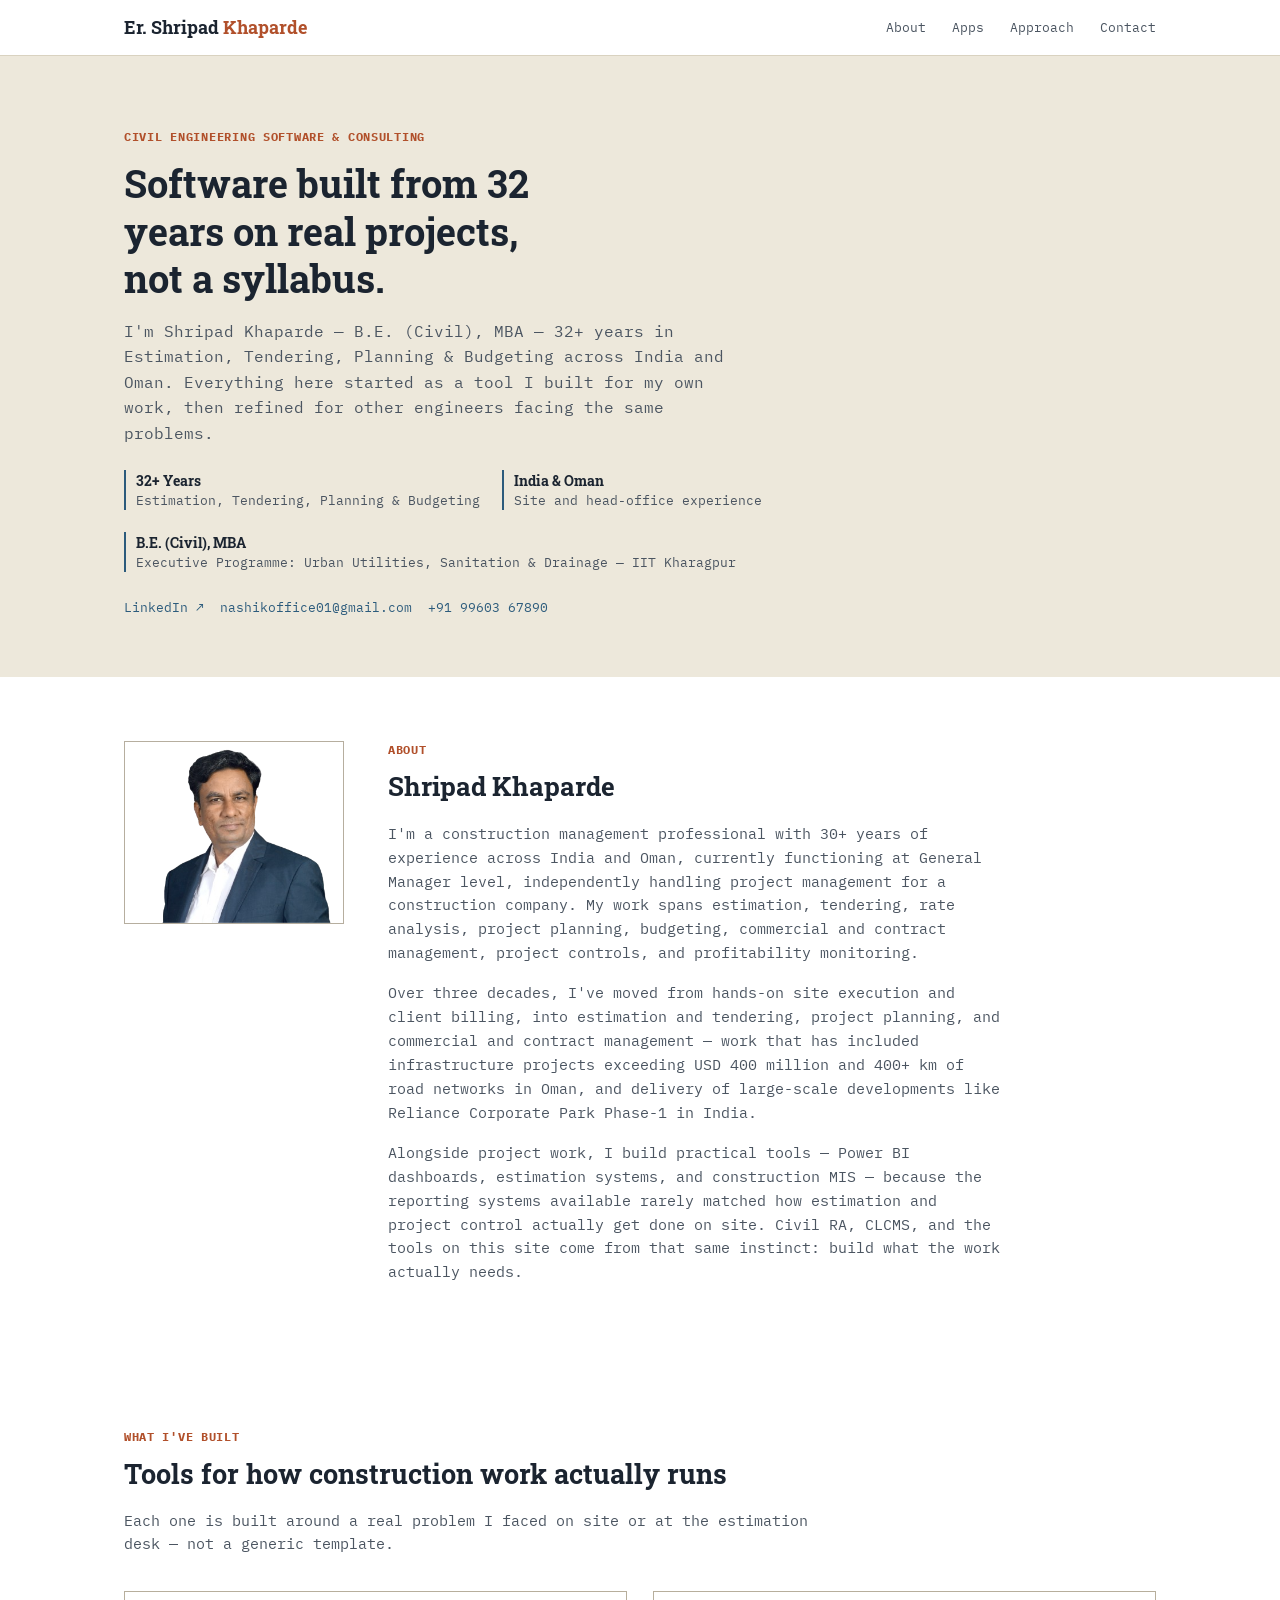
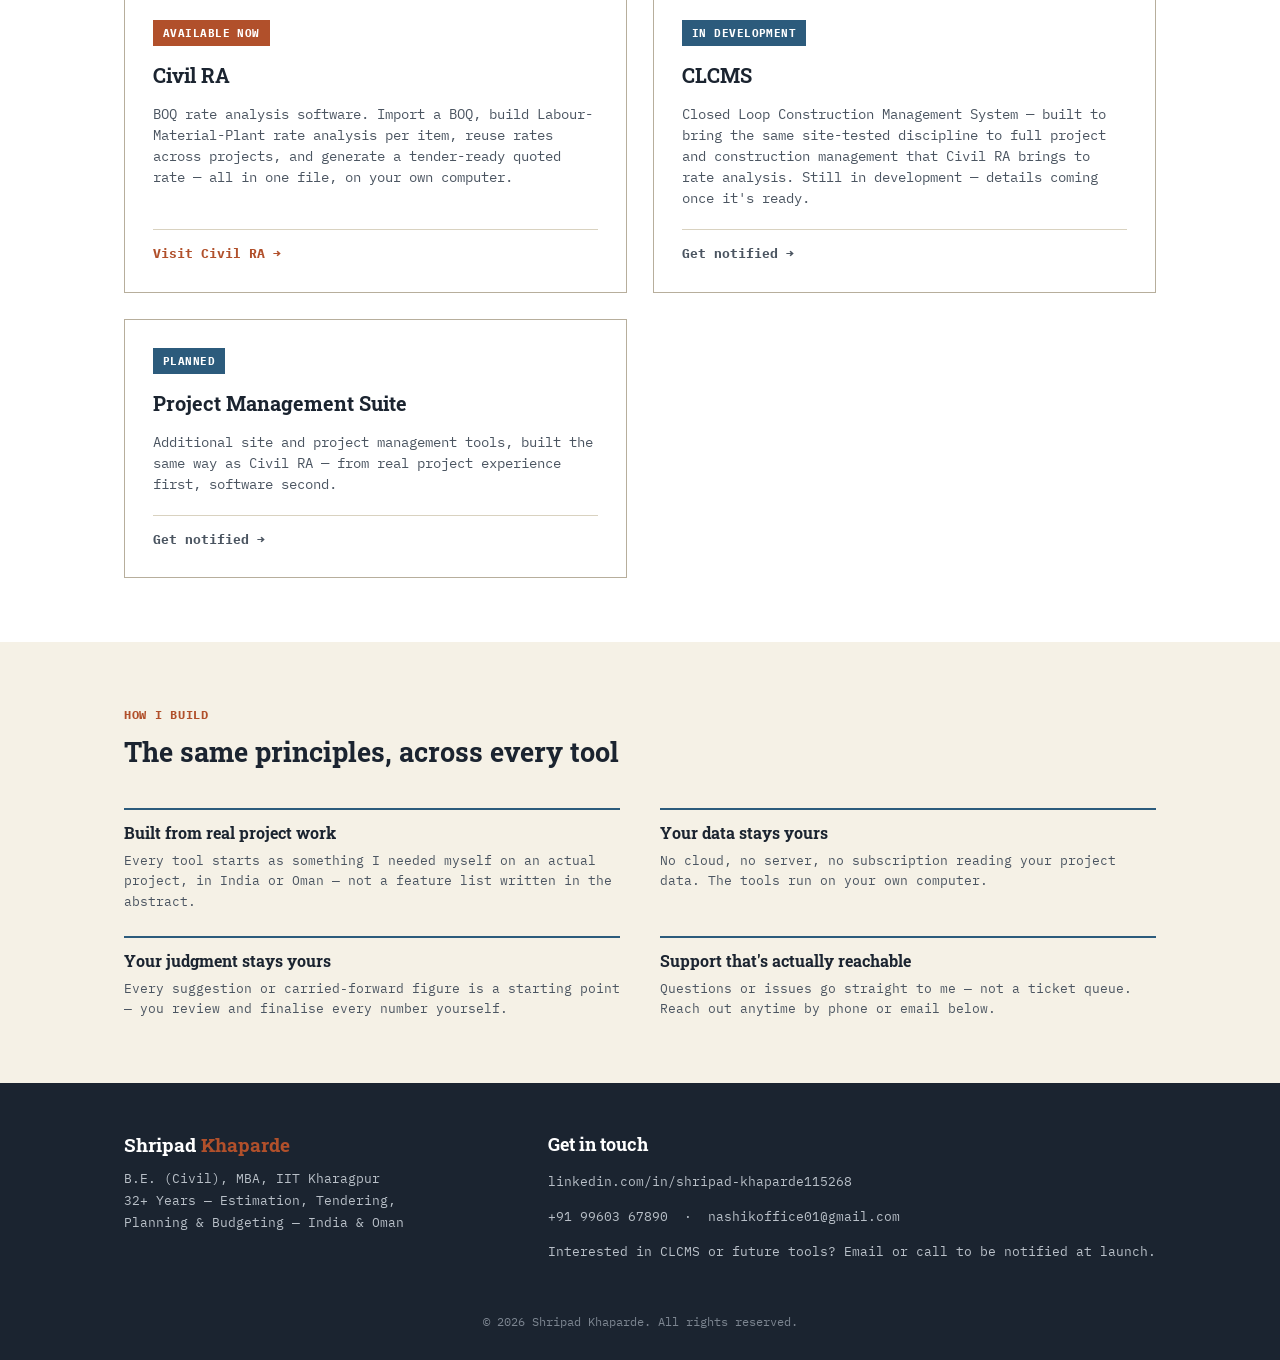
==== index.html @ 776d7a3f "Create index.html" ====
<!DOCTYPE html>
<html lang="en">
<head>
<meta charset="UTF-8">
<meta name="viewport" content="width=device-width, initial-scale=1.0">
<title>Er. Shripad Khaparde — Civil Engineering Software &amp; Consulting</title>
<meta name="description" content="Er. Shripad Khaparde — 32+ years in Estimation, Tendering, Planning & Budgeting. Builder of Civil RA, CLCMS, and other site-tested engineering management tools.">
<link rel="preconnect" href="https://fonts.googleapis.com">
<link href="https://fonts.googleapis.com/css2?family=Roboto+Slab:wght@500;700&family=IBM+Plex+Mono:wght@400;500;600&display=swap" rel="stylesheet">
<style>
  :root{
    --paper:#EDE8DB;
    --paper-2:#F5F1E6;
    --ink:#1B2430;
    --ink-soft:#4B5561;
    --blueprint:#2C5B7C;
    --rust:#B1502B;
    --rule:#B7AE9C;
    --rule-faint:#D9D2C0;
    --white:#FFFFFF;
  }
  *{box-sizing:border-box;}
  html{scroll-behavior:smooth;}
  body{
    margin:0;
    font-family:'IBM Plex Mono', monospace;
    color:var(--ink);
    background:var(--white);
    line-height:1.5;
  }
  .wrap{max-width:1080px; margin:0 auto; padding:0 24px;}
  h1,h2,h3{font-family:'Roboto Slab', serif; font-weight:700; margin:0;}
  a{color:inherit;}

  header.nav{ position:sticky; top:0; z-index:50; background:var(--white); border-bottom:1px solid var(--rule-faint); }
  .nav-inner{ max-width:1080px; margin:0 auto; padding:14px 24px; display:flex; align-items:center; justify-content:space-between; }
  .nav-brand{font-family:'Roboto Slab',serif; font-weight:700; font-size:18px;}
  .nav-brand .accent{color:var(--rust);}
  .nav-links{display:flex; gap:26px; font-size:13px; color:var(--ink-soft);}
  .nav-links a{text-decoration:none;}
  .nav-links a:hover{color:var(--rust);}
  @media (max-width:700px){ .nav-links{display:none;} }

  /* ---------- Hero ---------- */
  .hero{background:var(--paper); padding:72px 0 60px;}
  .hero .kicker{font-size:12px; letter-spacing:0.06em; color:var(--rust); font-weight:700; margin-bottom:14px;}
  .hero h1{font-size:38px; line-height:1.25; max-width:20ch; margin-bottom:16px;}
  .hero p.lead{font-size:16px; color:var(--ink-soft); max-width:60ch; margin-bottom:8px; line-height:1.6;}
  .cred-row{display:flex; gap:22px; flex-wrap:wrap; margin-top:24px;}
  .cred{font-size:12.5px; color:var(--ink-soft); border-left:2px solid var(--blueprint); padding-left:10px;}
  .cred b{display:block; color:var(--ink); font-size:14px; font-family:'Roboto Slab',serif;}
  .hero-links{margin-top:26px; display:flex; gap:16px; flex-wrap:wrap; font-size:13px;}
  .hero-links a{text-decoration:none; color:var(--blueprint);}
  .hero-links a:hover{color:var(--rust);}

  /* ---------- Sections ---------- */
  section{padding:64px 0;}
  .section-tag{font-size:11.5px; letter-spacing:0.06em; color:var(--rust); font-weight:700; margin-bottom:8px;}
  .section-head{max-width:70ch; margin-bottom:36px;}
  .section-head h2{font-size:27px; margin-bottom:10px;}
  .section-head p{font-size:14.5px; color:var(--ink-soft); line-height:1.6;}
  .alt{background:var(--paper-2);}

  /* ---------- Story ---------- */
  .story p{font-size:15px; color:var(--ink-soft); max-width:66ch; line-height:1.65; margin:0 0 16px;}

  /* ---------- About ---------- */
  .about-grid{display:grid; grid-template-columns:220px 1fr; gap:44px; align-items:start;}
  .about-photo img{
    width:100%; height:auto; display:block;
    border:1px solid var(--rule); filter:grayscale(15%);
  }
  .about-text p{font-size:14.5px; color:var(--ink-soft); line-height:1.65; max-width:68ch; margin:0 0 16px;}
  @media (max-width:700px){
    .about-grid{grid-template-columns:1fr;}
    .about-photo{max-width:220px;}
  }

  /* ---------- Products ---------- */
  .product-grid{display:grid; grid-template-columns:1fr 1fr; gap:26px;}
  .product-card{
    background:var(--white); border:1px solid var(--rule); padding:28px;
    display:flex; flex-direction:column; gap:14px;
  }
  .product-card .ptag{
    display:inline-block; font-size:11px; font-weight:700; letter-spacing:0.04em;
    color:#fff; background:var(--rust); padding:5px 10px; align-self:flex-start;
  }
  .product-card.coming .ptag{background:var(--blueprint);}
  .product-card h3{font-size:20px;}
  .product-card p{font-size:13.5px; color:var(--ink-soft); line-height:1.55; margin:0; flex-grow:1;}
  .product-card .plink{
    font-size:13px; font-weight:700; color:var(--rust); text-decoration:none;
    border-top:1px solid var(--rule-faint); padding-top:14px; margin-top:6px;
  }
  .product-card.coming .plink{color:var(--ink-soft);}
  .product-card .plink:hover{opacity:0.8;}

  /* ---------- Principles / approach ---------- */
  .principles{display:grid; grid-template-columns:1fr 1fr; gap:24px 40px;}
  .principles .p{border-top:2px solid var(--blueprint); padding-top:12px;}
  .principles .p h3{font-size:15.5px; margin-bottom:6px;}
  .principles .p p{font-size:13px; color:var(--ink-soft); line-height:1.55; margin:0;}

  /* ---------- Contact / footer ---------- */
  footer{background:var(--ink); color:#E7E3D8; padding:48px 0 30px;}
  footer .foot-inner{display:flex; justify-content:space-between; flex-wrap:wrap; gap:24px;}
  footer h3{color:#fff; font-size:18px; margin-bottom:10px;}
  footer p, footer a{font-size:13px; color:#B9C0C8; line-height:1.7; text-decoration:none;}
  footer a:hover{color:#fff;}
  .foot-brand{font-family:'Roboto Slab',serif; font-weight:700; font-size:19px; color:#fff;}
  .foot-brand .accent{color:var(--rust);}
  .copyline{text-align:center; font-size:11.5px; color:#7C8590; margin-top:36px;}

  @media (max-width:760px){
    .hero h1{font-size:29px;}
    .product-grid{grid-template-columns:1fr;}
    .principles{grid-template-columns:1fr;}
    footer .foot-inner{flex-direction:column;}
  }
</style>
</head>
<body>

  <header class="nav">
    <div class="nav-inner">
      <div class="nav-brand">Er. Shripad <span class="accent">Khaparde</span></div>
      <nav class="nav-links">
        <a href="#about">About</a>
        <a href="#apps">Apps</a>
        <a href="#approach">Approach</a>
        <a href="#contact">Contact</a>
      </nav>
    </div>
  </header>

  <!-- ================= HERO ================= -->
  <section class="hero">
    <div class="wrap">
      <div class="kicker">CIVIL ENGINEERING SOFTWARE &amp; CONSULTING</div>
      <h1>Software built from 32 years on real projects, not a syllabus.</h1>
      <p class="lead">I'm Shripad Khaparde — B.E. (Civil), MBA — 32+ years in Estimation, Tendering, Planning &amp; Budgeting across India and Oman. Everything here started as a tool I built for my own work, then refined for other engineers facing the same problems.</p>
      <div class="cred-row">
        <div class="cred"><b>32+ Years</b>Estimation, Tendering, Planning &amp; Budgeting</div>
        <div class="cred"><b>India &amp; Oman</b>Site and head-office experience</div>
        <div class="cred"><b>B.E. (Civil), MBA</b>Executive Programme: Urban Utilities, Sanitation &amp; Drainage — IIT Kharagpur</div>
      </div>
      <div class="hero-links">
        <a href="https://www.linkedin.com/in/shripad-khaparde115268/" target="_blank" rel="noopener">LinkedIn ↗</a>
        <a href="mailto:nashikoffice01@gmail.com">nashikoffice01@gmail.com</a>
        <a href="tel:+919960367890">+91 99603 67890</a>
      </div>
    </div>
  </section>

  <!-- ================= ABOUT ================= -->
  <section id="about">
    <div class="wrap about-grid">
      <div class="about-photo">
        <img src="shripad-photo.png" alt="Er. Shripad Khaparde">
      </div>
      <div class="about-text">
        <div class="section-tag">ABOUT</div>
        <h2 style="font-size:26px; margin-bottom:16px;">Shripad Khaparde</h2>
        <p>I'm a construction management professional with 30+ years of experience across India and Oman, currently functioning at General Manager level, independently handling project management for a construction company. My work spans estimation, tendering, rate analysis, project planning, budgeting, commercial and contract management, project controls, and profitability monitoring.</p>
        <p>Over three decades, I've moved from hands-on site execution and client billing, into estimation and tendering, project planning, and commercial and contract management — work that has included infrastructure projects exceeding USD 400 million and 400+ km of road networks in Oman, and delivery of large-scale developments like Reliance Corporate Park Phase-1 in India.</p>
        <p>Alongside project work, I build practical tools — Power BI dashboards, estimation systems, and construction MIS — because the reporting systems available rarely matched how estimation and project control actually get done on site. Civil RA, CLCMS, and the tools on this site come from that same instinct: build what the work actually needs.</p>
      </div>
    </div>
  </section>

  <!-- ================= APPS ================= -->
  <section id="apps">
    <div class="wrap">
      <div class="section-tag">WHAT I'VE BUILT</div>
      <div class="section-head">
        <h2>Tools for how construction work actually runs</h2>
        <p>Each one is built around a real problem I faced on site or at the estimation desk — not a generic template.</p>
      </div>
      <div class="product-grid">

        <div class="product-card">
          <span class="ptag">AVAILABLE NOW</span>
          <h3>Civil RA</h3>
          <p>BOQ rate analysis software. Import a BOQ, build Labour-Material-Plant rate analysis per item, reuse rates across projects, and generate a tender-ready quoted rate — all in one file, on your own computer.</p>
          <a class="plink" href="/civilra/">Visit Civil RA →</a>
        </div>

        <div class="product-card coming">
          <span class="ptag">IN DEVELOPMENT</span>
          <h3>CLCMS</h3>
          <p>Closed Loop Construction Management System — built to bring the same site-tested discipline to full project and construction management that Civil RA brings to rate analysis. Still in development — details coming once it's ready.</p>
          <a class="plink" href="#contact">Get notified →</a>
        </div>

        <div class="product-card coming">
          <span class="ptag">PLANNED</span>
          <h3>Project Management Suite</h3>
          <p>Additional site and project management tools, built the same way as Civil RA — from real project experience first, software second.</p>
          <a class="plink" href="#contact">Get notified →</a>
        </div>

      </div>
    </div>
  </section>

  <!-- ================= APPROACH ================= -->
  <section class="alt" id="approach">
    <div class="wrap">
      <div class="section-tag">HOW I BUILD</div>
      <div class="section-head">
        <h2>The same principles, across every tool</h2>
      </div>
      <div class="principles">
        <div class="p"><h3>Built from real project work</h3><p>Every tool starts as something I needed myself on an actual project, in India or Oman — not a feature list written in the abstract.</p></div>
        <div class="p"><h3>Your data stays yours</h3><p>No cloud, no server, no subscription reading your project data. The tools run on your own computer.</p></div>
        <div class="p"><h3>Your judgment stays yours</h3><p>Every suggestion or carried-forward figure is a starting point — you review and finalise every number yourself.</p></div>
        <div class="p"><h3>Support that's actually reachable</h3><p>Questions or issues go straight to me — not a ticket queue. Reach out anytime by phone or email below.</p></div>
      </div>
    </div>
  </section>

  <!-- ================= FOOTER / CONTACT ================= -->
  <footer id="contact">
    <div class="wrap">
      <div class="foot-inner">
        <div>
          <div class="foot-brand">Shripad <span class="accent">Khaparde</span></div>
          <p style="margin-top:8px; max-width:36ch;">B.E. (Civil), MBA, IIT Kharagpur<br>32+ Years — Estimation, Tendering, Planning &amp; Budgeting — India &amp; Oman</p>
        </div>
        <div>
          <h3>Get in touch</h3>
          <p><a href="https://www.linkedin.com/in/shripad-khaparde115268/" target="_blank" rel="noopener">linkedin.com/in/shripad-khaparde115268</a></p>
          <p>+91 99603 67890 &nbsp;·&nbsp; <a href="mailto:nashikoffice01@gmail.com">nashikoffice01@gmail.com</a></p>
          <p style="margin-top:10px;">Interested in CLCMS or future tools? Email or call to be notified at launch.</p>
        </div>
      </div>
      <div class="copyline">© <span id="year"></span> Shripad Khaparde. All rights reserved.</div>
    </div>
  </footer>

  <script>
    document.getElementById('year').textContent = new Date().getFullYear();
  </script>

</body>
</html>
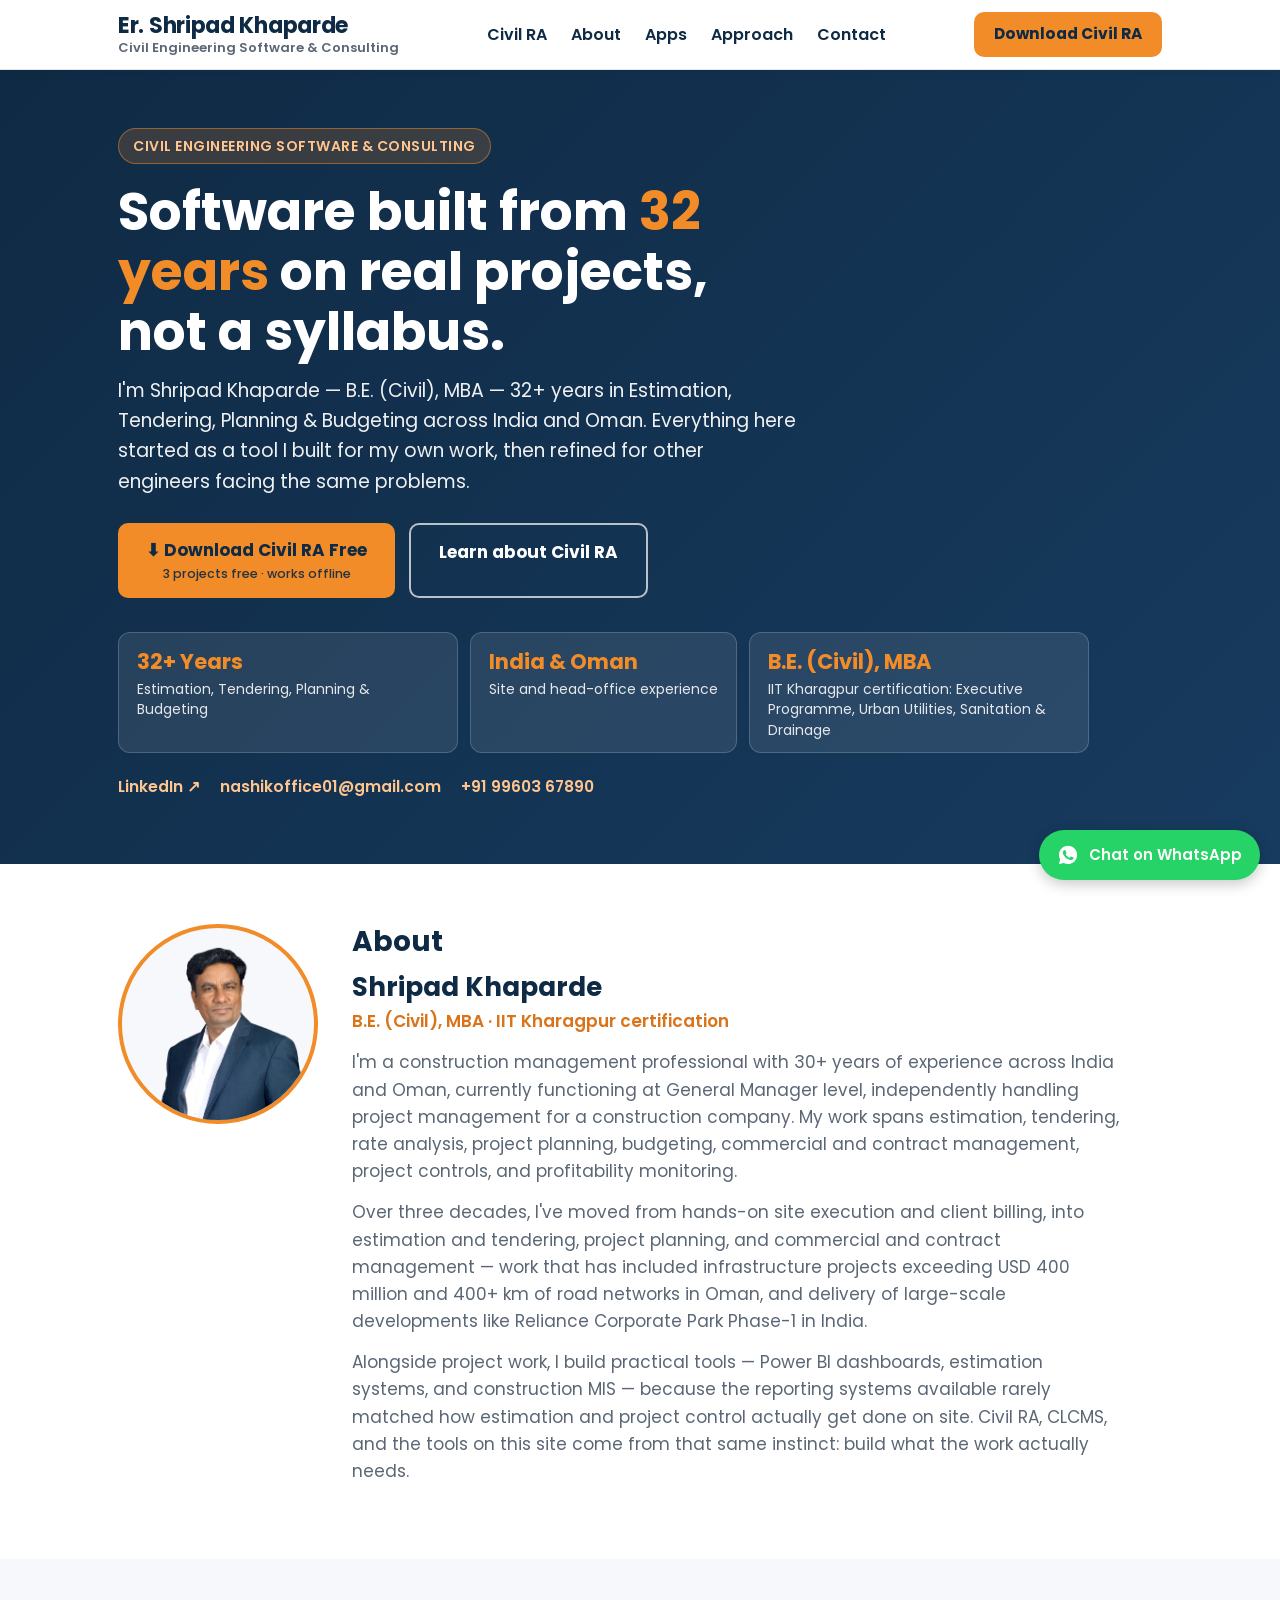
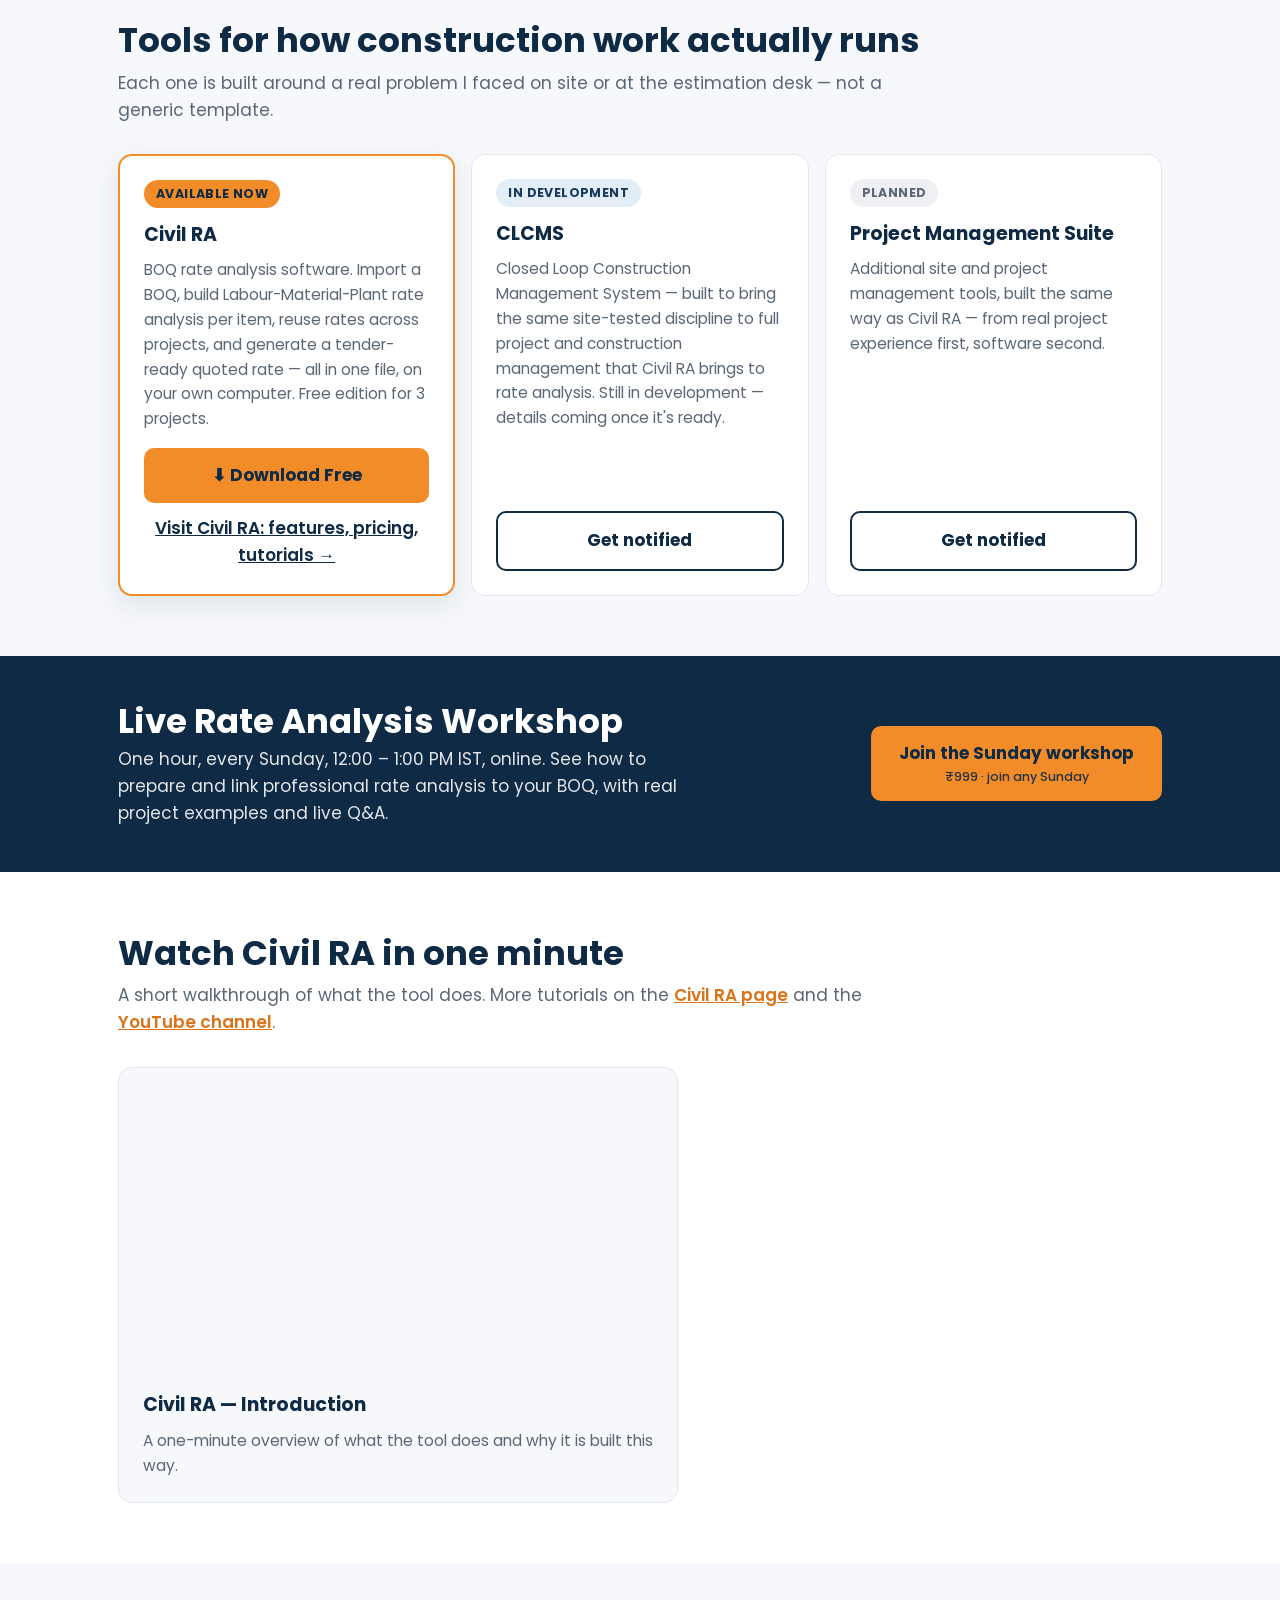
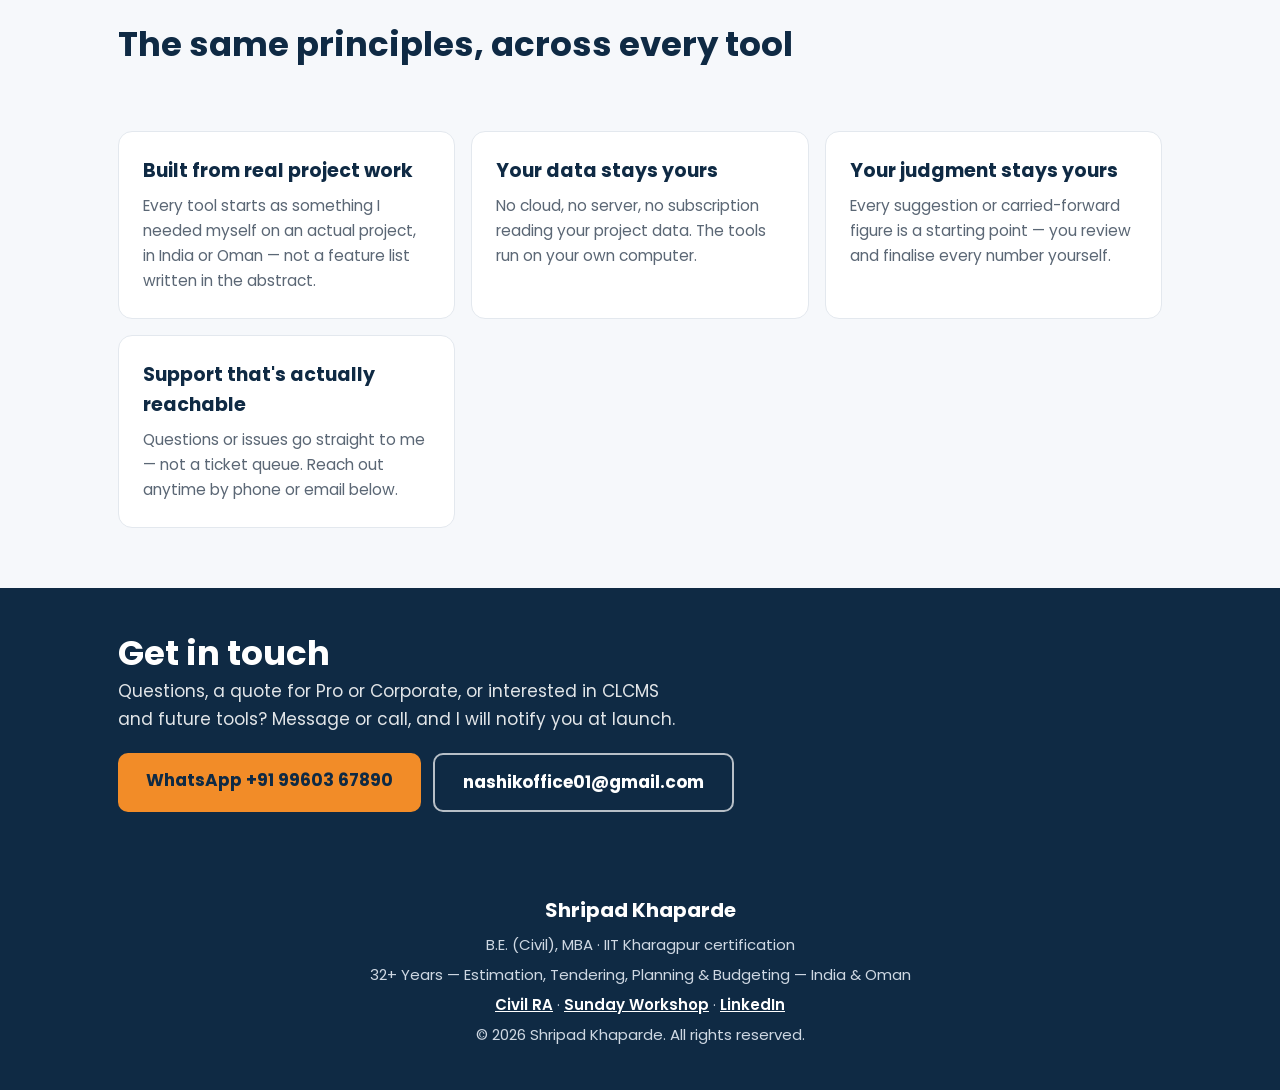
==== commit 9983250e: "Add files via upload redesign commit" ====
--- a/index.html
+++ b/index.html
@@ -3,245 +3,164 @@
 <head>
 <meta charset="UTF-8">
 <meta name="viewport" content="width=device-width, initial-scale=1.0">
-<title>Er. Shripad Khaparde — Civil Engineering Software &amp; Consulting</title>
-<meta name="description" content="Er. Shripad Khaparde — 32+ years in Estimation, Tendering, Planning & Budgeting. Builder of Civil RA, CLCMS, and other site-tested engineering management tools.">
+<title>Er. Shripad Khaparde | Civil Engineering Software &amp; Consulting | Civil RA</title>
+<meta name="description" content="Er. Shripad Khaparde — 32+ years in Estimation, Tendering, Planning &amp; Budgeting. Builder of Civil RA, CLCMS, and other site-tested engineering management tools.">
 <link rel="preconnect" href="https://fonts.googleapis.com">
-<link href="https://fonts.googleapis.com/css2?family=Roboto+Slab:wght@500;700&family=IBM+Plex+Mono:wght@400;500;600&display=swap" rel="stylesheet">
-<style>
-  :root{
-    --paper:#EDE8DB;
-    --paper-2:#F5F1E6;
-    --ink:#1B2430;
-    --ink-soft:#4B5561;
-    --blueprint:#2C5B7C;
-    --rust:#B1502B;
-    --rule:#B7AE9C;
-    --rule-faint:#D9D2C0;
-    --white:#FFFFFF;
-  }
-  *{box-sizing:border-box;}
-  html{scroll-behavior:smooth;}
-  body{
-    margin:0;
-    font-family:'IBM Plex Mono', monospace;
-    color:var(--ink);
-    background:var(--white);
-    line-height:1.5;
-  }
-  .wrap{max-width:1080px; margin:0 auto; padding:0 24px;}
-  h1,h2,h3{font-family:'Roboto Slab', serif; font-weight:700; margin:0;}
-  a{color:inherit;}
+<link href="https://fonts.googleapis.com/css2?family=Poppins:wght@400;500;600;700&display=swap" rel="stylesheet">
+<link rel="stylesheet" href="/site.css">
+</head>
+<body class="has-sticky">
 
-  header.nav{ position:sticky; top:0; z-index:50; background:var(--white); border-bottom:1px solid var(--rule-faint); }
-  .nav-inner{ max-width:1080px; margin:0 auto; padding:14px 24px; display:flex; align-items:center; justify-content:space-between; }
-  .nav-brand{font-family:'Roboto Slab',serif; font-weight:700; font-size:18px;}
-  .nav-brand .accent{color:var(--rust);}
-  .nav-links{display:flex; gap:26px; font-size:13px; color:var(--ink-soft);}
-  .nav-links a{text-decoration:none;}
-  .nav-links a:hover{color:var(--rust);}
-  @media (max-width:700px){ .nav-links{display:none;} }
+<header class="nav">
+  <div class="nav-inner">
+    <a class="brand person" href="/">Er. Shripad Khaparde<small>Civil Engineering Software &amp; Consulting</small></a>
+    <nav class="nav-links">
+      <a href="/civilra/">Civil RA</a>
+      <a href="#about">About</a>
+      <a href="#apps">Apps</a>
+      <a href="#approach">Approach</a>
+      <a href="#contact">Contact</a>
+    </nav>
+    <a class="btn btn-nav" href="/civilra/get-civil-ra.html">Download Civil RA</a>
+  </div>
+</header>
 
-  /* ---------- Hero ---------- */
-  .hero{background:var(--paper); padding:72px 0 60px;}
-  .hero .kicker{font-size:12px; letter-spacing:0.06em; color:var(--rust); font-weight:700; margin-bottom:14px;}
-  .hero h1{font-size:38px; line-height:1.25; max-width:20ch; margin-bottom:16px;}
-  .hero p.lead{font-size:16px; color:var(--ink-soft); max-width:60ch; margin-bottom:8px; line-height:1.6;}
-  .cred-row{display:flex; gap:22px; flex-wrap:wrap; margin-top:24px;}
-  .cred{font-size:12.5px; color:var(--ink-soft); border-left:2px solid var(--blueprint); padding-left:10px;}
-  .cred b{display:block; color:var(--ink); font-size:14px; font-family:'Roboto Slab',serif;}
-  .hero-links{margin-top:26px; display:flex; gap:16px; flex-wrap:wrap; font-size:13px;}
-  .hero-links a{text-decoration:none; color:var(--blueprint);}
-  .hero-links a:hover{color:var(--rust);}
+<header class="hero">
+  <div class="wrap">
+    <span class="tag">CIVIL ENGINEERING SOFTWARE &amp; CONSULTING</span>
+    <h1>Software built from <span>32 years</span> on real projects, not a syllabus.</h1>
+    <p class="lead">I'm Shripad Khaparde — B.E. (Civil), MBA — 32+ years in Estimation, Tendering, Planning &amp; Budgeting across India and Oman. Everything here started as a tool I built for my own work, then refined for other engineers facing the same problems.</p>
+    <div class="hero-ctas">
+      <a class="btn" href="/civilra/get-civil-ra.html">⬇ Download Civil RA Free<small>3 projects free · works offline</small></a>
+      <a class="btn btn-ghost" href="/civilra/">Learn about Civil RA</a>
+    </div>
+    <div class="stats">
+      <div class="stat"><b>32+ Years</b><span>Estimation, Tendering, Planning &amp; Budgeting</span></div>
+      <div class="stat"><b>India &amp; Oman</b><span>Site and head-office experience</span></div>
+      <div class="stat"><b>B.E. (Civil), MBA</b><span>IIT Kharagpur certification: Executive Programme, Urban Utilities, Sanitation &amp; Drainage</span></div>
+    </div>
+    <div class="hero-links">
+      <a href="https://www.linkedin.com/in/shripad-khaparde115268/" target="_blank" rel="noopener">LinkedIn ↗</a>
+      <a href="mailto:nashikoffice01@gmail.com">nashikoffice01@gmail.com</a>
+      <a href="tel:+919960367890">+91 99603 67890</a>
+    </div>
+  </div>
+</header>
 
-  /* ---------- Sections ---------- */
-  section{padding:64px 0;}
-  .section-tag{font-size:11.5px; letter-spacing:0.06em; color:var(--rust); font-weight:700; margin-bottom:8px;}
-  .section-head{max-width:70ch; margin-bottom:36px;}
-  .section-head h2{font-size:27px; margin-bottom:10px;}
-  .section-head p{font-size:14.5px; color:var(--ink-soft); line-height:1.6;}
-  .alt{background:var(--paper-2);}
-
-  /* ---------- Story ---------- */
-  .story p{font-size:15px; color:var(--ink-soft); max-width:66ch; line-height:1.65; margin:0 0 16px;}
-
-  /* ---------- About ---------- */
-  .about-grid{display:grid; grid-template-columns:220px 1fr; gap:44px; align-items:start;}
-  .about-photo img{
-    width:100%; height:auto; display:block;
-    border:1px solid var(--rule); filter:grayscale(15%);
-  }
-  .about-text p{font-size:14.5px; color:var(--ink-soft); line-height:1.65; max-width:68ch; margin:0 0 16px;}
-  @media (max-width:700px){
-    .about-grid{grid-template-columns:1fr;}
-    .about-photo{max-width:220px;}
-  }
-
-  /* ---------- Products ---------- */
-  .product-grid{display:grid; grid-template-columns:1fr 1fr; gap:26px;}
-  .product-card{
-    background:var(--white); border:1px solid var(--rule); padding:28px;
-    display:flex; flex-direction:column; gap:14px;
-  }
-  .product-card .ptag{
-    display:inline-block; font-size:11px; font-weight:700; letter-spacing:0.04em;
-    color:#fff; background:var(--rust); padding:5px 10px; align-self:flex-start;
-  }
-  .product-card.coming .ptag{background:var(--blueprint);}
-  .product-card h3{font-size:20px;}
-  .product-card p{font-size:13.5px; color:var(--ink-soft); line-height:1.55; margin:0; flex-grow:1;}
-  .product-card .plink{
-    font-size:13px; font-weight:700; color:var(--rust); text-decoration:none;
-    border-top:1px solid var(--rule-faint); padding-top:14px; margin-top:6px;
-  }
-  .product-card.coming .plink{color:var(--ink-soft);}
-  .product-card .plink:hover{opacity:0.8;}
-
-  /* ---------- Principles / approach ---------- */
-  .principles{display:grid; grid-template-columns:1fr 1fr; gap:24px 40px;}
-  .principles .p{border-top:2px solid var(--blueprint); padding-top:12px;}
-  .principles .p h3{font-size:15.5px; margin-bottom:6px;}
-  .principles .p p{font-size:13px; color:var(--ink-soft); line-height:1.55; margin:0;}
-
-  /* ---------- Contact / footer ---------- */
-  footer{background:var(--ink); color:#E7E3D8; padding:48px 0 30px;}
-  footer .foot-inner{display:flex; justify-content:space-between; flex-wrap:wrap; gap:24px;}
-  footer h3{color:#fff; font-size:18px; margin-bottom:10px;}
-  footer p, footer a{font-size:13px; color:#B9C0C8; line-height:1.7; text-decoration:none;}
-  footer a:hover{color:#fff;}
-  .foot-brand{font-family:'Roboto Slab',serif; font-weight:700; font-size:19px; color:#fff;}
-  .foot-brand .accent{color:var(--rust);}
-  .copyline{text-align:center; font-size:11.5px; color:#7C8590; margin-top:36px;}
-
-  @media (max-width:760px){
-    .hero h1{font-size:29px;}
-    .product-grid{grid-template-columns:1fr;}
-    .principles{grid-template-columns:1fr;}
-    footer .foot-inner{flex-direction:column;}
-  }
-</style>
-</head>
-<body>
-
-  <header class="nav">
-    <div class="nav-inner">
-      <div class="nav-brand">Er. Shripad <span class="accent">Khaparde</span></div>
-      <nav class="nav-links">
-        <a href="#about">About</a>
-        <a href="#apps">Apps</a>
-        <a href="#approach">Approach</a>
-        <a href="#contact">Contact</a>
-      </nav>
-    </div>
-  </header>
-
-  <!-- ================= HERO ================= -->
-  <section class="hero">
-    <div class="wrap">
-      <div class="kicker">CIVIL ENGINEERING SOFTWARE &amp; CONSULTING</div>
-      <h1>Software built from 32 years on real projects, not a syllabus.</h1>
-      <p class="lead">I'm Shripad Khaparde — B.E. (Civil), MBA — 32+ years in Estimation, Tendering, Planning &amp; Budgeting across India and Oman. Everything here started as a tool I built for my own work, then refined for other engineers facing the same problems.</p>
-      <div class="cred-row">
-        <div class="cred"><b>32+ Years</b>Estimation, Tendering, Planning &amp; Budgeting</div>
-        <div class="cred"><b>India &amp; Oman</b>Site and head-office experience</div>
-        <div class="cred"><b>B.E. (Civil), MBA</b>Executive Programme: Urban Utilities, Sanitation &amp; Drainage — IIT Kharagpur</div>
-      </div>
-      <div class="hero-links">
-        <a href="https://www.linkedin.com/in/shripad-khaparde115268/" target="_blank" rel="noopener">LinkedIn ↗</a>
-        <a href="mailto:nashikoffice01@gmail.com">nashikoffice01@gmail.com</a>
-        <a href="tel:+919960367890">+91 99603 67890</a>
-      </div>
-    </div>
-  </section>
-
-  <!-- ================= ABOUT ================= -->
-  <section id="about">
-    <div class="wrap about-grid">
-      <div class="about-photo">
-        <img src="shripad-photo.png" alt="Er. Shripad Khaparde">
-      </div>
-      <div class="about-text">
-        <div class="section-tag">ABOUT</div>
-        <h2 style="font-size:26px; margin-bottom:16px;">Shripad Khaparde</h2>
+<section class="alt" id="about">
+  <div class="wrap">
+    <div class="about">
+      <img src="/shripad-photo.png" alt="Er. Shripad Khaparde">
+      <div class="txt">
+        <h2 style="font-size:28px">About</h2>
+        <h3>Shripad Khaparde</h3>
+        <div class="role">B.E. (Civil), MBA · IIT Kharagpur certification</div>
         <p>I'm a construction management professional with 30+ years of experience across India and Oman, currently functioning at General Manager level, independently handling project management for a construction company. My work spans estimation, tendering, rate analysis, project planning, budgeting, commercial and contract management, project controls, and profitability monitoring.</p>
         <p>Over three decades, I've moved from hands-on site execution and client billing, into estimation and tendering, project planning, and commercial and contract management — work that has included infrastructure projects exceeding USD 400 million and 400+ km of road networks in Oman, and delivery of large-scale developments like Reliance Corporate Park Phase-1 in India.</p>
         <p>Alongside project work, I build practical tools — Power BI dashboards, estimation systems, and construction MIS — because the reporting systems available rarely matched how estimation and project control actually get done on site. Civil RA, CLCMS, and the tools on this site come from that same instinct: build what the work actually needs.</p>
       </div>
     </div>
-  </section>
+  </div>
+</section>
 
-  <!-- ================= APPS ================= -->
-  <section id="apps">
-    <div class="wrap">
-      <div class="section-tag">WHAT I'VE BUILT</div>
-      <div class="section-head">
-        <h2>Tools for how construction work actually runs</h2>
-        <p>Each one is built around a real problem I faced on site or at the estimation desk — not a generic template.</p>
+<section id="apps">
+  <div class="wrap">
+    <h2>Tools for how construction work actually runs</h2>
+    <p class="sub">Each one is built around a real problem I faced on site or at the estimation desk — not a generic template.</p>
+    <div class="grid">
+      <div class="card main">
+        <span class="badge b-now">AVAILABLE NOW</span>
+        <h3>Civil RA</h3>
+        <p>BOQ rate analysis software. Import a BOQ, build Labour-Material-Plant rate analysis per item, reuse rates across projects, and generate a tender-ready quoted rate — all in one file, on your own computer. Free edition for 3 projects.</p>
+        <a class="btn" href="/civilra/get-civil-ra.html">⬇ Download Free</a>
+        <a href="/civilra/" style="margin-top:12px;text-align:center;color:var(--navy);font-weight:600">Visit Civil RA: features, pricing, tutorials →</a>
       </div>
-      <div class="product-grid">
-
-        <div class="product-card">
-          <span class="ptag">AVAILABLE NOW</span>
-          <h3>Civil RA</h3>
-          <p>BOQ rate analysis software. Import a BOQ, build Labour-Material-Plant rate analysis per item, reuse rates across projects, and generate a tender-ready quoted rate — all in one file, on your own computer.</p>
-          <a class="plink" href="/civilra/">Visit Civil RA →</a>
-        </div>
-
-        <div class="product-card coming">
-          <span class="ptag">IN DEVELOPMENT</span>
-          <h3>CLCMS</h3>
-          <p>Closed Loop Construction Management System — built to bring the same site-tested discipline to full project and construction management that Civil RA brings to rate analysis. Still in development — details coming once it's ready.</p>
-          <a class="plink" href="#contact">Get notified →</a>
-        </div>
-
-        <div class="product-card coming">
-          <span class="ptag">PLANNED</span>
-          <h3>Project Management Suite</h3>
-          <p>Additional site and project management tools, built the same way as Civil RA — from real project experience first, software second.</p>
-          <a class="plink" href="#contact">Get notified →</a>
-        </div>
-
+      <div class="card">
+        <span class="badge b-dev">IN DEVELOPMENT</span>
+        <h3>CLCMS</h3>
+        <p>Closed Loop Construction Management System — built to bring the same site-tested discipline to full project and construction management that Civil RA brings to rate analysis. Still in development — details coming once it's ready.</p>
+        <a class="btn btn-outline" href="https://wa.me/919960367890?text=Hi%2C%20please%20notify%20me%20about%20CLCMS" target="_blank" rel="noopener">Get notified</a>
+      </div>
+      <div class="card">
+        <span class="badge b-plan">PLANNED</span>
+        <h3>Project Management Suite</h3>
+        <p>Additional site and project management tools, built the same way as Civil RA — from real project experience first, software second.</p>
+        <a class="btn btn-outline" href="https://wa.me/919960367890?text=Hi%2C%20please%20notify%20me%20about%20the%20Project%20Management%20Suite" target="_blank" rel="noopener">Get notified</a>
       </div>
     </div>
-  </section>
+  </div>
+</section>
 
-  <!-- ================= APPROACH ================= -->
-  <section class="alt" id="approach">
-    <div class="wrap">
-      <div class="section-tag">HOW I BUILD</div>
-      <div class="section-head">
-        <h2>The same principles, across every tool</h2>
-      </div>
-      <div class="principles">
-        <div class="p"><h3>Built from real project work</h3><p>Every tool starts as something I needed myself on an actual project, in India or Oman — not a feature list written in the abstract.</p></div>
-        <div class="p"><h3>Your data stays yours</h3><p>No cloud, no server, no subscription reading your project data. The tools run on your own computer.</p></div>
-        <div class="p"><h3>Your judgment stays yours</h3><p>Every suggestion or carried-forward figure is a starting point — you review and finalise every number yourself.</p></div>
-        <div class="p"><h3>Support that's actually reachable</h3><p>Questions or issues go straight to me — not a ticket queue. Reach out anytime by phone or email below.</p></div>
-      </div>
+<div class="band">
+  <div class="wrap in">
+    <div>
+      <h2>Live Rate Analysis Workshop</h2>
+      <p>One hour, every Sunday, 12:00 – 1:00 PM IST, online. See how to prepare and link professional rate analysis to your BOQ, with real project examples and live Q&amp;A.</p>
     </div>
-  </section>
+    <a class="btn" href="/webinar.html">Join the Sunday workshop<small>₹999 · join any Sunday</small></a>
+  </div>
+</div>
 
-  <!-- ================= FOOTER / CONTACT ================= -->
-  <footer id="contact">
-    <div class="wrap">
-      <div class="foot-inner">
-        <div>
-          <div class="foot-brand">Shripad <span class="accent">Khaparde</span></div>
-          <p style="margin-top:8px; max-width:36ch;">B.E. (Civil), MBA, IIT Kharagpur<br>32+ Years — Estimation, Tendering, Planning &amp; Budgeting — India &amp; Oman</p>
-        </div>
-        <div>
-          <h3>Get in touch</h3>
-          <p><a href="https://www.linkedin.com/in/shripad-khaparde115268/" target="_blank" rel="noopener">linkedin.com/in/shripad-khaparde115268</a></p>
-          <p>+91 99603 67890 &nbsp;·&nbsp; <a href="mailto:nashikoffice01@gmail.com">nashikoffice01@gmail.com</a></p>
-          <p style="margin-top:10px;">Interested in CLCMS or future tools? Email or call to be notified at launch.</p>
-        </div>
-      </div>
-      <div class="copyline">© <span id="year"></span> Shripad Khaparde. All rights reserved.</div>
+<section class="alt" id="videos-sec">
+  <div class="wrap">
+    <h2>Watch Civil RA in one minute</h2>
+    <p class="sub">A short walkthrough of what the tool does. More tutorials on the <a href="/civilra/#tutorials" style="color:var(--orange-d);font-weight:600">Civil RA page</a> and the <a href="https://www.youtube.com/channel/UCmdS6yATRdiKbWFglmA9eAA" target="_blank" rel="noopener" style="color:var(--orange-d);font-weight:600">YouTube channel</a>.</p>
+    <div class="grid" id="videos" style="max-width:560px"></div>
+  </div>
+</section>
+
+<section id="approach">
+  <div class="wrap">
+    <h2>The same principles, across every tool</h2>
+    <p class="sub">&nbsp;</p>
+    <div class="grid">
+      <div class="card"><h3>Built from real project work</h3><p style="margin-bottom:0">Every tool starts as something I needed myself on an actual project, in India or Oman — not a feature list written in the abstract.</p></div>
+      <div class="card"><h3>Your data stays yours</h3><p style="margin-bottom:0">No cloud, no server, no subscription reading your project data. The tools run on your own computer.</p></div>
+      <div class="card"><h3>Your judgment stays yours</h3><p style="margin-bottom:0">Every suggestion or carried-forward figure is a starting point — you review and finalise every number yourself.</p></div>
+      <div class="card"><h3>Support that's actually reachable</h3><p style="margin-bottom:0">Questions or issues go straight to me — not a ticket queue. Reach out anytime by phone or email below.</p></div>
     </div>
-  </footer>
+  </div>
+</section>
 
-  <script>
-    document.getElementById('year').textContent = new Date().getFullYear();
-  </script>
+<div class="band" id="contact">
+  <div class="wrap in">
+    <div>
+      <h2>Get in touch</h2>
+      <p>Questions, a quote for Pro or Corporate, or interested in CLCMS and future tools? Message or call, and I will notify you at launch.</p>
+    </div>
+    <div style="display:flex;gap:12px;flex-wrap:wrap">
+      <a class="btn" href="https://wa.me/919960367890?text=Hi%2C%20I%20have%20a%20question" target="_blank" rel="noopener">WhatsApp +91 99603 67890</a>
+      <a class="btn btn-ghost" href="mailto:nashikoffice01@gmail.com">nashikoffice01@gmail.com</a>
+    </div>
+  </div>
+</div>
 
+<footer class="dark">
+  <div class="fb">Shripad Khaparde</div>
+  B.E. (Civil), MBA · IIT Kharagpur certification<br>
+  32+ Years — Estimation, Tendering, Planning &amp; Budgeting — India &amp; Oman<br>
+  <a href="/civilra/">Civil RA</a> · <a href="/webinar.html">Sunday Workshop</a> · <a href="https://www.linkedin.com/in/shripad-khaparde115268/" target="_blank" rel="noopener">LinkedIn</a><br>
+  © <span id="year"></span> Shripad Khaparde. All rights reserved.
+</footer>
+
+<a class="wa-float" href="https://wa.me/919960367890?text=Hi%2C%20I%20have%20a%20question" target="_blank" rel="noopener" aria-label="Chat on WhatsApp"><svg viewBox="0 0 24 24"><path d="M12.04 2C6.58 2 2.13 6.45 2.13 11.91c0 1.75.46 3.45 1.32 4.95L2.05 22l5.25-1.38a9.9 9.9 0 0 0 4.74 1.21h.01c5.46 0 9.91-4.45 9.91-9.91C21.96 6.45 17.5 2 12.04 2zm5.8 14.09c-.24.68-1.4 1.3-1.93 1.38-.5.08-1.12.11-1.81-.11-.42-.13-.95-.31-1.64-.6-2.88-1.24-4.76-4.14-4.9-4.33-.14-.19-1.17-1.56-1.17-2.98s.74-2.11 1-2.4c.26-.29.58-.36.77-.36.19 0 .39 0 .55.01.18.01.42-.07.66.5.24.58.83 2 .9 2.15.07.15.12.32.02.51-.1.19-.15.31-.29.48-.15.17-.31.38-.44.51-.15.15-.3.31-.13.6.17.29.76 1.25 1.63 2.03 1.12 1 2.06 1.31 2.35 1.46.29.15.46.13.63-.08.17-.21.72-.84.91-1.13.19-.29.38-.24.63-.14.26.1 1.65.78 1.93.92.29.15.48.22.55.34.07.13.07.75-.17 1.43z"/></svg><span>Chat on WhatsApp</span></a>
+<div class="sticky"><div style="font-size:14px"><b>Civil RA</b> · Free edition</div><a class="btn" href="/civilra/get-civil-ra.html">⬇ Download Free</a></div>
+<script>document.getElementById("year").textContent = new Date().getFullYear();</script>
+<script>
+  // VIDEO TUTORIALS: one line per video. id = the part after "v=" in the YouTube link.
+  var VIDEOS = [
+    {id:'2dEli_EMbjc', title:'Civil RA — Introduction', desc:'A one-minute overview of what the tool does and why it is built this way.'}
+    // {id:'XXXXXXXXXXX', title:'Civil RA — Full Walkthrough', desc:'A detailed, item-by-item walkthrough from BOQ upload to a submitted tender rate.'}
+  ];
+  (function(){
+    var box=document.getElementById('videos'), none=document.getElementById('novideo');
+    if(!box) return;
+    if(!VIDEOS.length){box.style.display='none';return;}
+    if(none) none.style.display='none';
+    box.innerHTML=VIDEOS.map(function(v){
+      return '<div class="card"><iframe src="https://www.youtube.com/embed/'+v.id+'" title="'+v.title+'" allowfullscreen style="width:100%;aspect-ratio:16/9;border:0;border-radius:8px"></iframe><h3 style="margin-top:12px">'+v.title+'</h3><p style="margin-bottom:0">'+(v.desc||'')+'</p></div>';
+    }).join('');
+  })();
+</script>
 </body>
 </html>
--- a/site.css
+++ b/site.css
@@ -0,0 +1,212 @@
+/* Shared style for shripadkhaparde.in  (home, Civil RA, download, support, terms, thank-you)
+   Matches the webinar page: Poppins, navy + orange. Edit colours once, here. */
+:root{
+  --navy:#0f2a44; --navy2:#173b5f; --orange:#f28c28; --orange-d:#d9741a;
+  --ink:#1d2733; --muted:#5b6775; --line:#e3e8ee; --bg:#f6f8fb; --white:#fff; --green:#1f9d55;
+}
+*{box-sizing:border-box;margin:0;padding:0}
+html{scroll-behavior:smooth;scroll-padding-top:76px}
+body{font-family:'Poppins',Arial,sans-serif;color:var(--ink);background:var(--bg);line-height:1.6;font-size:17px}
+a{color:inherit}
+.wrap{max-width:1080px;margin:0 auto;padding:0 18px}
+.narrow{max-width:760px}
+
+/* ---------- Nav ---------- */
+header.nav{position:sticky;top:0;z-index:50;background:#fff;border-bottom:1px solid var(--line);box-shadow:0 2px 10px rgba(15,42,68,.05)}
+.nav-inner{max-width:1080px;margin:0 auto;padding:12px 18px;display:flex;align-items:center;justify-content:space-between;gap:18px}
+.brand{font-weight:700;font-size:26px;color:var(--navy);text-decoration:none;letter-spacing:-.3px;line-height:1.2}
+.brand span{color:var(--orange-d)}
+.brand small{display:block;font-size:13px;font-weight:600;color:var(--muted);letter-spacing:0}
+.brand.person{font-size:22px}
+.nav-links{display:flex;gap:24px;font-size:16px;font-weight:600;color:var(--navy)}
+.nav-links a{text-decoration:none}
+.nav-links a:hover{color:var(--orange-d)}
+.back{font-weight:600;color:var(--navy);text-decoration:none;font-size:15.5px}
+.back:hover{color:var(--orange-d)}
+
+/* ---------- Buttons ---------- */
+.btn{display:inline-block;background:var(--orange);color:var(--navy);text-decoration:none;font-weight:700;
+     padding:14px 28px;border-radius:10px;font-size:17px;transition:.2s;border:none;cursor:pointer;text-align:center;font-family:inherit}
+.btn:hover{background:var(--orange-d);color:#fff;transform:translateY(-1px)}
+.btn small{display:block;font-size:12.5px;font-weight:500;opacity:.9}
+.btn-nav{padding:10px 20px;font-size:15.5px;white-space:nowrap}
+.btn-ghost{background:transparent;color:#fff;border:2px solid rgba(255,255,255,.7)}
+.btn-ghost:hover{background:#fff;color:var(--navy)}
+.btn-navy{background:var(--navy);color:#fff}
+.btn-navy:hover{background:var(--navy2);color:#fff}
+.btn-outline{background:transparent;color:var(--navy);border:2px solid var(--navy)}
+.btn-outline:hover{background:var(--navy);color:#fff}
+.btn-wide{display:block;width:100%}
+.btn-green{background:#25D366;color:#fff}
+.btn-green:hover{background:#1ebe5b;color:#fff}
+
+/* ---------- Hero ---------- */
+header.hero{background:linear-gradient(135deg,var(--navy),var(--navy2));color:#fff;padding:58px 0 64px}
+.tag{display:inline-block;background:rgba(242,140,40,.18);color:#ffc58f;border:1px solid rgba(242,140,40,.5);
+     padding:6px 14px;border-radius:999px;font-size:14px;font-weight:600;letter-spacing:.5px}
+.hero h1{font-size:clamp(32px,5.5vw,52px);line-height:1.15;margin:18px 0 14px;max-width:20ch}
+.hero h1 span{color:var(--orange)}
+.hero p.lead{font-size:19px;opacity:.93;max-width:680px}
+.hero.center{text-align:center}
+.hero.center h1{margin-left:auto;margin-right:auto}
+.hero.center p.lead{margin:0 auto 22px}
+.hero.small{padding:40px 0 44px}
+.hero.small h1{font-size:clamp(28px,5vw,40px);margin:0 0 8px}
+.facts{display:flex;flex-wrap:wrap;gap:10px;margin:26px 0 8px}
+.fact{background:rgba(255,255,255,.09);border:1px solid rgba(255,255,255,.18);border-radius:10px;padding:8px 14px;font-size:15px;font-weight:500}
+.hero-ctas{display:flex;flex-wrap:wrap;gap:14px;margin-top:26px}
+.hero-note{font-size:14px;opacity:.75;margin-top:14px}
+.byline{margin-top:30px;font-size:15px;opacity:.85;border-top:1px solid rgba(255,255,255,.15);padding-top:16px;max-width:680px}
+.stats{display:flex;flex-wrap:wrap;gap:12px;margin-top:34px}
+.stat{background:rgba(255,255,255,.09);border:1px solid rgba(255,255,255,.18);border-radius:12px;padding:12px 18px;max-width:340px}
+.stat b{display:block;font-size:21px;color:var(--orange)}
+.stat span{font-size:14px;opacity:.88;display:block;line-height:1.45}
+.hero-links{display:flex;flex-wrap:wrap;gap:20px;margin-top:22px;font-size:15.5px;font-weight:600}
+.hero-links a{color:#ffc58f;text-decoration:none}
+.hero-links a:hover{color:#fff}
+.status{margin-top:14px;font-size:14px;opacity:.85}
+
+/* ---------- Sections ---------- */
+section{padding:60px 0}
+section.alt{background:#fff}
+h2{font-size:clamp(25px,3.8vw,34px);line-height:1.25;margin-bottom:8px;color:var(--navy)}
+.sub{color:var(--muted);margin-bottom:30px;font-size:17px;max-width:70ch}
+.grid{display:grid;grid-template-columns:repeat(auto-fit,minmax(270px,1fr));gap:16px}
+.steps4{grid-template-columns:repeat(auto-fit,minmax(210px,1fr))}
+.card{background:#fff;border:1px solid var(--line);border-radius:14px;padding:24px;display:flex;flex-direction:column}
+section.alt .card{background:var(--bg)}
+.card h3{font-size:19px;margin-bottom:8px;color:var(--navy)}
+.card p{color:var(--muted);font-size:15.5px;flex:1;margin-bottom:16px}
+.card.main{border:2px solid var(--orange);box-shadow:0 10px 30px rgba(15,42,68,.10)}
+.num{display:inline-block;width:34px;height:34px;border-radius:50%;background:var(--navy);color:#fff;font-weight:700;text-align:center;line-height:34px;font-size:15px;margin-bottom:10px}
+.badge{display:inline-block;align-self:flex-start;font-size:12.5px;font-weight:700;letter-spacing:.4px;padding:4px 12px;border-radius:999px;margin-bottom:12px}
+.b-now{background:var(--orange);color:var(--navy)}
+.b-dev{background:#e3edf6;color:var(--navy2)}
+.b-plan{background:#eef0f3;color:var(--muted)}
+.two{display:grid;grid-template-columns:1fr 1fr;gap:34px;align-items:start}
+.fine{font-size:14px;color:var(--muted);margin-top:14px;max-width:80ch}
+.ticks{list-style:none}
+.ticks li{padding:7px 0;font-size:16.5px}
+.ticks li::before{content:"✔";color:var(--green);font-weight:700;margin-right:10px}
+
+/* ---------- Bands / CTA ---------- */
+.band{background:var(--navy);color:#fff;padding:44px 0}
+.band .in{display:flex;flex-wrap:wrap;align-items:center;justify-content:space-between;gap:20px}
+.band h2{color:#fff;margin-bottom:4px}
+.band p{opacity:.88;max-width:560px}
+.cta-band{background:var(--navy);color:#fff;text-align:center;padding:50px 16px}
+.cta-band h2{color:#fff}
+.cta-band p{opacity:.85;margin:8px 0 22px}
+
+/* ---------- Download box ---------- */
+.dl-box{background:#fff;border:2px solid var(--orange);border-radius:18px;padding:34px 28px;max-width:640px;margin:0 auto;text-align:center;box-shadow:0 10px 30px rgba(15,42,68,.08)}
+.dl-box ul{text-align:left;margin:20px auto 26px;max-width:420px}
+.dl-box .btn{font-size:20px;padding:16px 34px}
+.build{font-size:14px;color:var(--muted);margin-top:14px}
+
+/* ---------- Specimen ---------- */
+.specimen{background:#fff;border:1px solid var(--navy);border-radius:14px;padding:24px 26px;max-width:640px}
+.specimen .label{font-weight:600;font-size:15px;color:var(--muted);margin-bottom:12px}
+.lrow{display:flex;align-items:baseline;font-size:16.5px;padding:6px 0}
+.lrow .k{color:var(--muted)}
+.lrow .fill{flex:1;border-bottom:1px dotted #b9c2cc;margin:0 8px;transform:translateY(-4px)}
+.lrow .v{font-weight:600;white-space:nowrap}
+.lrow.total{border-top:1px solid var(--line);margin-top:6px;padding-top:12px;font-weight:700}
+.lrow.total .v{color:var(--orange-d)}
+.why p{max-width:62ch;color:var(--muted);margin-bottom:14px}
+.why .strong{color:var(--navy);font-weight:700;font-size:19px}
+
+/* ---------- Editions ---------- */
+.eds{display:grid;grid-template-columns:repeat(auto-fit,minmax(235px,1fr));gap:16px;align-items:stretch}
+.ed{background:#fff;border:1px solid var(--line);border-radius:16px;padding:26px 22px;display:flex;flex-direction:column}
+.ed.best{border:2px solid var(--orange);box-shadow:0 10px 30px rgba(15,42,68,.10);position:relative}
+.ed .flag{position:absolute;top:-13px;left:22px;background:var(--orange);color:var(--navy);font-size:12.5px;font-weight:700;padding:3px 12px;border-radius:999px}
+.ed h3{font-size:21px;color:var(--navy)}
+.ed .amt{font-size:30px;font-weight:700;color:var(--navy);margin-top:6px;line-height:1.2}
+.ed .amt small{display:block;font-size:14px;font-weight:500;color:var(--muted);margin-top:2px}
+.ed ul{list-style:none;margin:16px 0 20px;flex:1}
+.ed li{padding:7px 0;border-bottom:1px dashed var(--line);font-size:15px}
+.ed li:last-child{border:none}
+.ed li::before{content:"✔";color:var(--green);font-weight:700;margin-right:9px}
+.ed .btn{padding:12px 18px;font-size:16px}
+.ed .btn + .btn{margin-top:10px}
+.after{background:#fff;border:1px solid var(--line);border-radius:14px;padding:22px 24px;margin-top:26px}
+.after h3{color:var(--navy);font-size:19px;margin-bottom:8px}
+.after ol{margin-left:22px}
+.after li{padding:3px 0}
+
+/* ---------- Resources ---------- */
+.res{flex-direction:row;gap:16px;align-items:center;flex-wrap:wrap}
+.picon{width:56px;height:56px;flex-shrink:0;background:var(--orange);color:var(--navy);border-radius:12px;display:flex;align-items:center;justify-content:center;font-weight:700;font-size:14px}
+.res h3{margin-bottom:4px}
+.res p{margin-bottom:12px}
+.res .btn{padding:10px 20px;font-size:15.5px}
+
+/* ---------- FAQ ---------- */
+.faq details{background:#fff;border:1px solid var(--line);border-radius:12px;padding:16px 20px;margin-bottom:10px;max-width:820px}
+.faq summary{font-weight:600;cursor:pointer;color:var(--navy);font-size:16.5px}
+.faq details p{margin-top:10px;color:var(--muted);font-size:15.5px}
+
+/* ---------- About ---------- */
+.about{display:flex;gap:34px;align-items:flex-start;flex-wrap:wrap}
+.about img{width:200px;height:200px;border-radius:50%;object-fit:cover;object-position:center top;border:4px solid var(--orange);background:var(--bg);flex-shrink:0}
+.about .txt{flex:1;min-width:280px}
+.about h3{font-size:26px;color:var(--navy)}
+.about .role{color:var(--orange-d);font-weight:600;margin-bottom:14px}
+.about p{color:var(--muted);margin-bottom:14px;max-width:70ch}
+.links{display:flex;flex-wrap:wrap;gap:10px;margin-top:8px}
+.links a{border:2px solid var(--navy);color:var(--navy);text-decoration:none;font-weight:600;font-size:15px;padding:9px 16px;border-radius:10px}
+.links a:hover{background:var(--navy);color:#fff}
+
+/* ---------- Plain pages (support, terms, download help) ---------- */
+.page h2{font-size:24px;margin:34px 0 10px}
+.page p{color:var(--muted);margin-bottom:12px}
+.page ul{margin:0 0 12px 22px;color:var(--muted)}
+.page li{padding:3px 0}
+.page a:not(.btn){color:var(--orange-d);font-weight:600}
+.contact-box{background:#fff;border:1px solid var(--line);border-radius:12px;padding:18px 22px;margin-top:30px;color:var(--ink);line-height:1.9}
+.hours-box{background:#fff;border:1px solid var(--line);border-radius:12px;padding:18px 22px;color:var(--muted)}
+.channel-grid{display:grid;grid-template-columns:repeat(auto-fit,minmax(230px,1fr));gap:16px;margin-bottom:10px}
+.channel{background:#fff;border:1px solid var(--line);border-radius:14px;padding:24px;text-align:center}
+.channel .ico{font-size:30px;margin-bottom:6px}
+.channel h3{color:var(--navy);margin-bottom:4px}
+.channel p{font-size:15px;margin-bottom:14px}
+.channel .btn{padding:11px 18px;font-size:15.5px}
+.stepline{display:flex;gap:16px;background:#fff;border:1px solid var(--line);border-radius:14px;padding:18px 20px;margin-bottom:12px}
+.stepline .n{flex-shrink:0;width:38px;height:38px;border-radius:50%;background:var(--navy);color:#fff;font-weight:700;text-align:center;line-height:38px}
+.stepline p{color:var(--ink);font-size:16.5px;margin:0}
+.stepline .muted{color:var(--muted);font-size:15px;display:block;margin-top:4px}
+.stepline b{color:var(--navy)}
+.note{background:#fff8ee;border:1px solid #f5d6a8;border-radius:12px;padding:14px 18px;margin-top:20px;font-size:15.5px;color:var(--ink)}
+.tick-circle{width:72px;height:72px;border-radius:50%;background:#e8f8ee;color:var(--green);font-size:38px;line-height:72px;margin:0 auto 14px;text-align:center}
+.hash{font-size:13px;color:var(--muted);word-break:break-all}
+
+/* ---------- Footer / floating ---------- */
+footer{text-align:center;font-size:14.5px;color:var(--muted);padding:28px 16px 34px;line-height:1.9}
+footer a{color:var(--navy);font-weight:600}
+footer.dark{background:var(--navy);color:#cfd8e3;font-size:15px;padding:34px 16px 40px;line-height:2}
+footer.dark a{color:#fff}
+footer .fb{font-size:20px;font-weight:700;color:#fff}
+.wa-float{position:fixed;right:20px;bottom:20px;z-index:60;display:flex;align-items:center;gap:10px;background:#25D366;color:#fff;text-decoration:none;
+          padding:13px 18px;border-radius:999px;font-weight:600;font-size:15px;box-shadow:0 4px 14px rgba(0,0,0,.22)}
+.wa-float:hover{background:#1ebe5b}
+.wa-float svg{width:22px;height:22px;fill:#fff;flex-shrink:0}
+.sticky{position:fixed;left:0;right:0;bottom:0;background:#fff;border-top:1px solid var(--line);padding:10px 16px;display:none;align-items:center;justify-content:space-between;gap:12px;z-index:55}
+.sticky .btn{padding:10px 18px;font-size:15.5px}
+
+@media(max-width:860px){
+  .two{grid-template-columns:1fr}
+  .nav-inner{flex-wrap:wrap}
+  .nav-links{order:3;width:100%;overflow-x:auto;gap:22px;padding-bottom:4px;font-size:15.5px;white-space:nowrap}
+}
+@media(max-width:640px){
+  body{font-size:16.5px}
+  body.has-sticky{padding-bottom:70px}
+  body.has-sticky .sticky{display:flex}
+  .wa-float{bottom:82px;padding:14px}
+  .wa-float span{display:none}
+  .btn-nav{display:none}
+  header.hero{padding:40px 0 48px}
+  .lrow{font-size:15px}
+  .about img{width:150px;height:150px}
+}
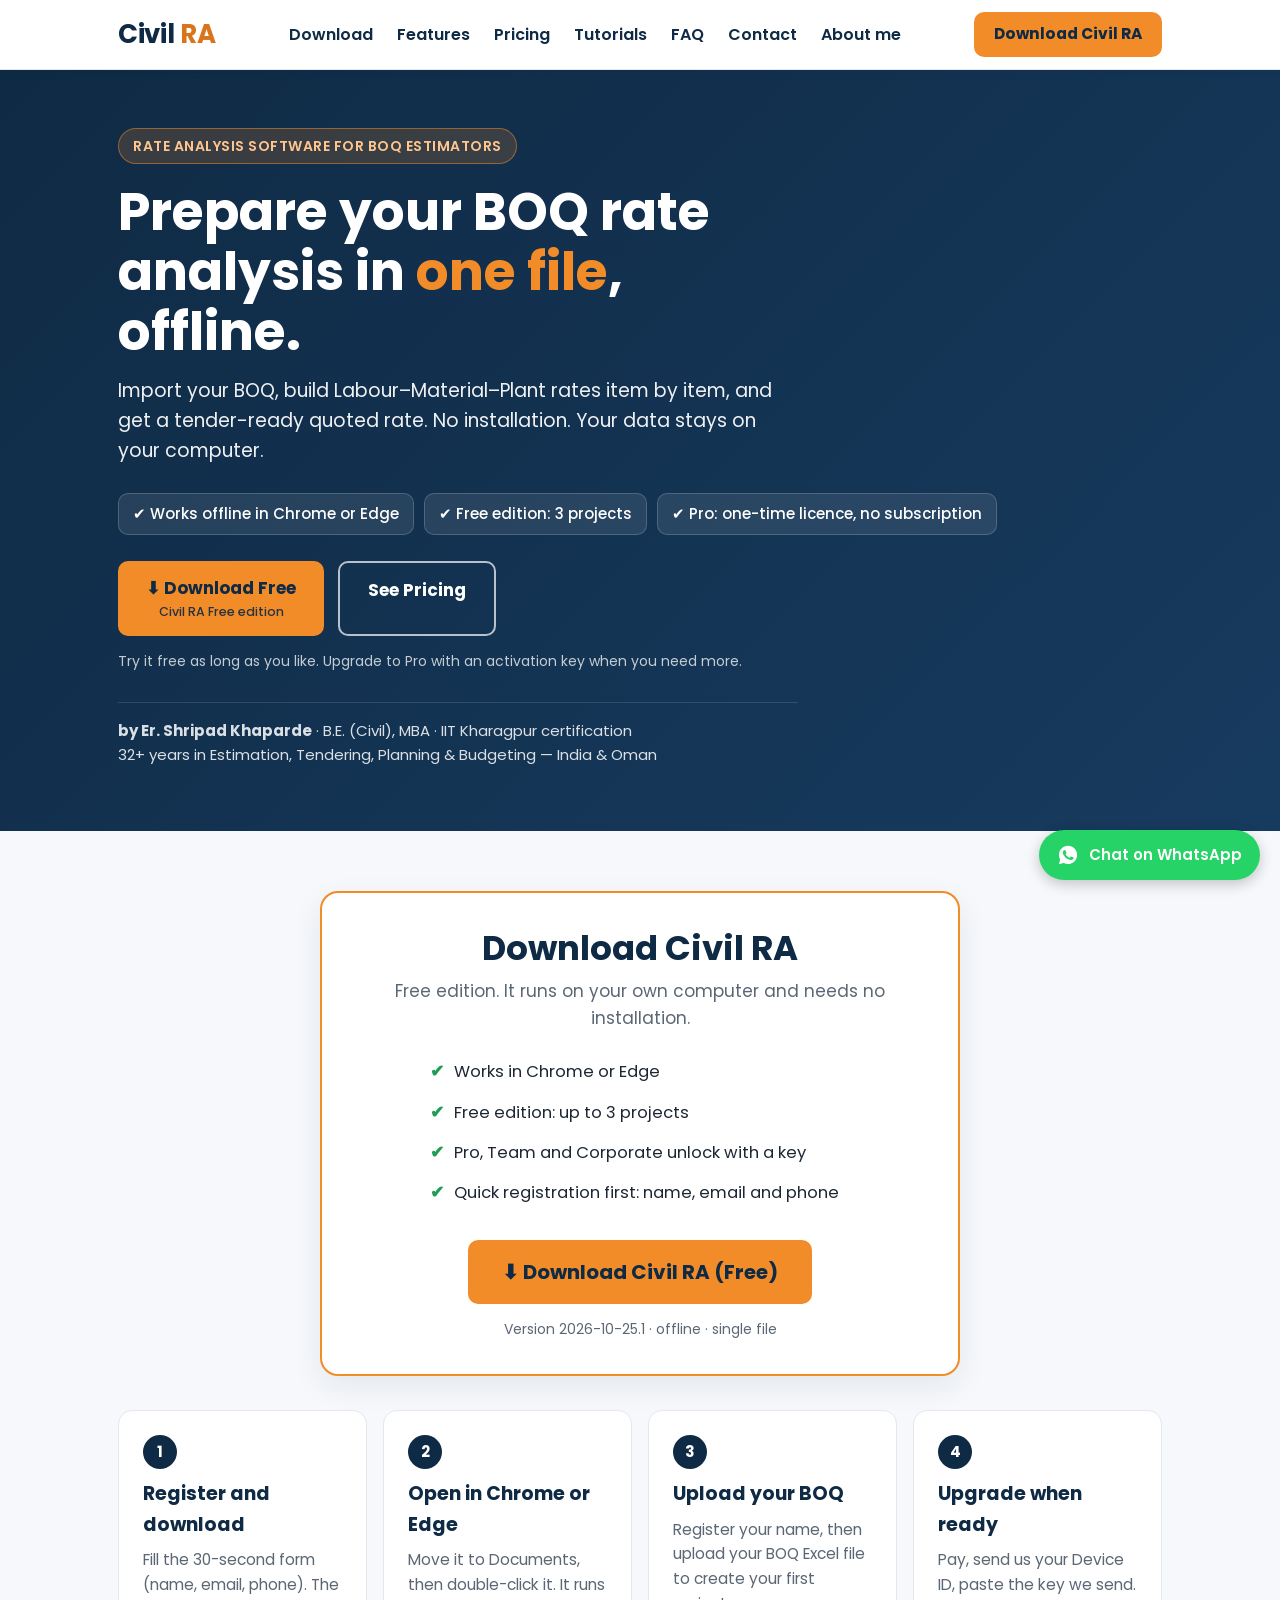
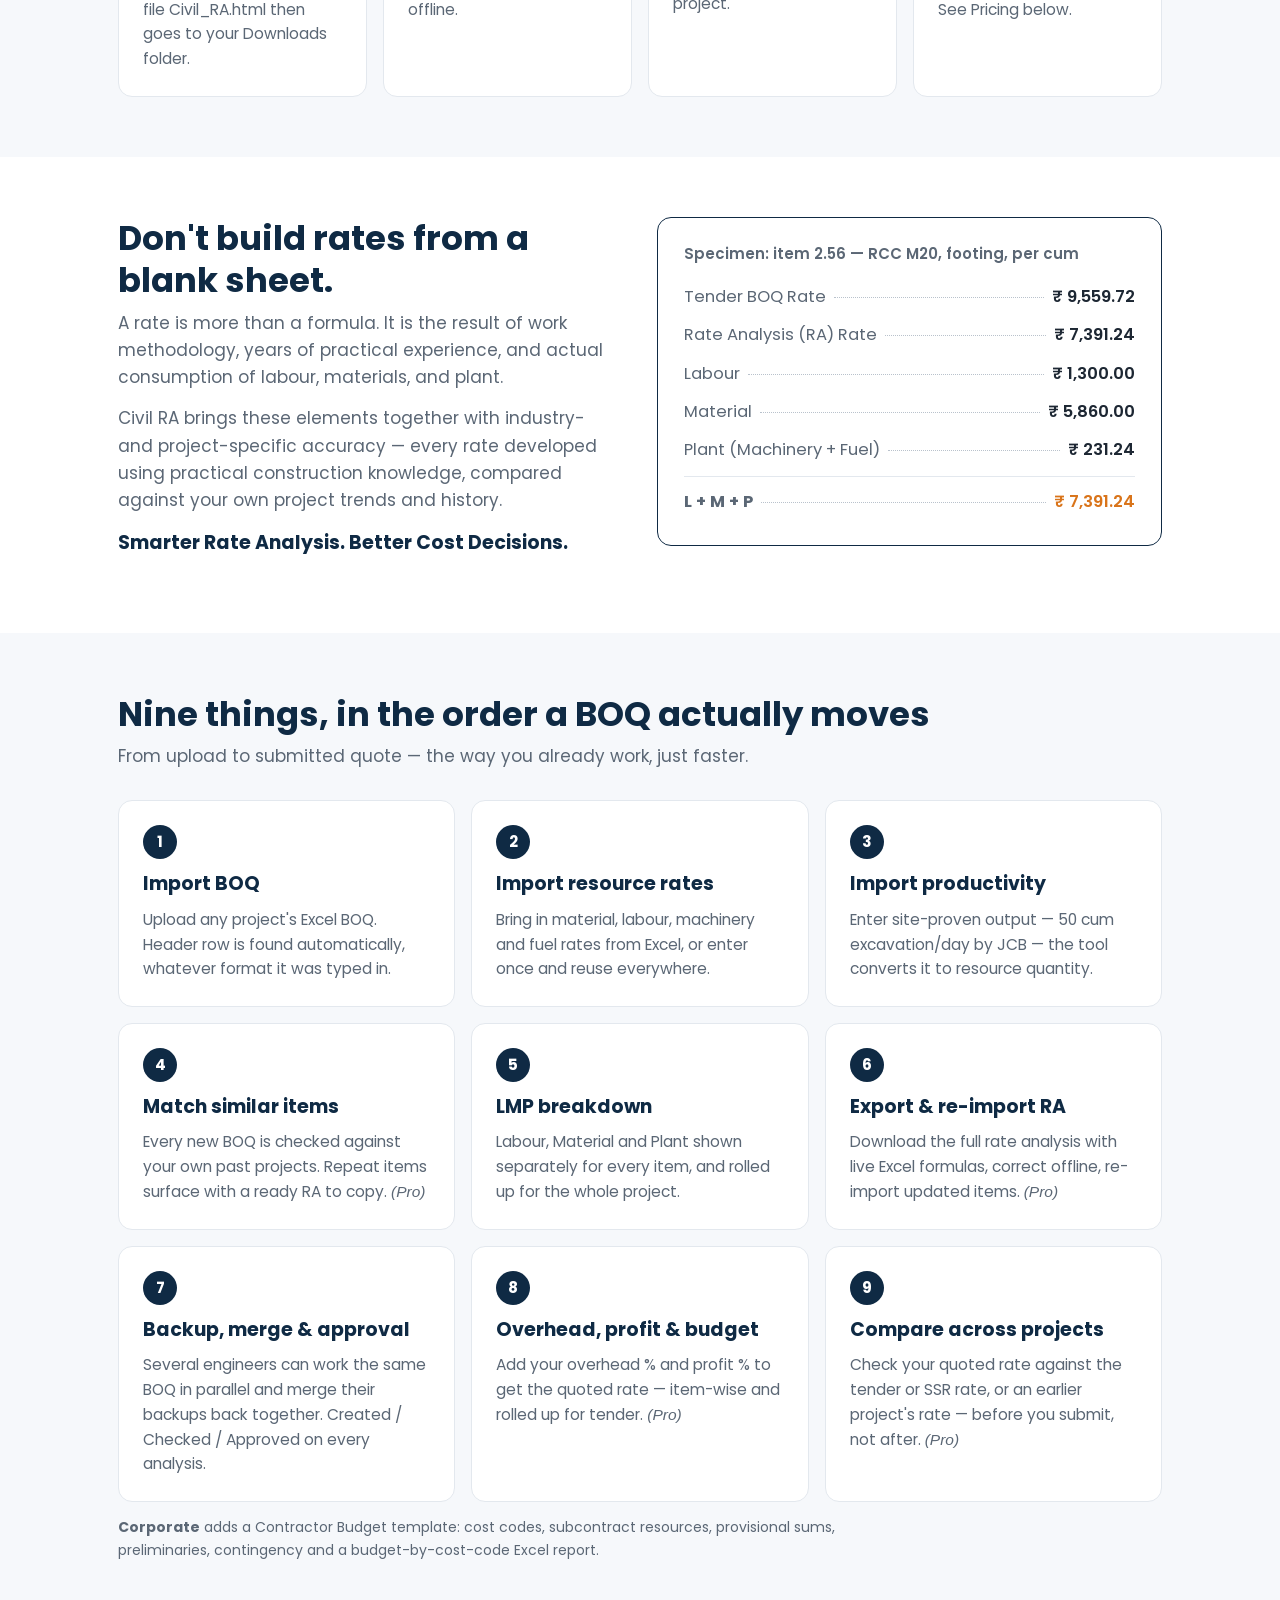
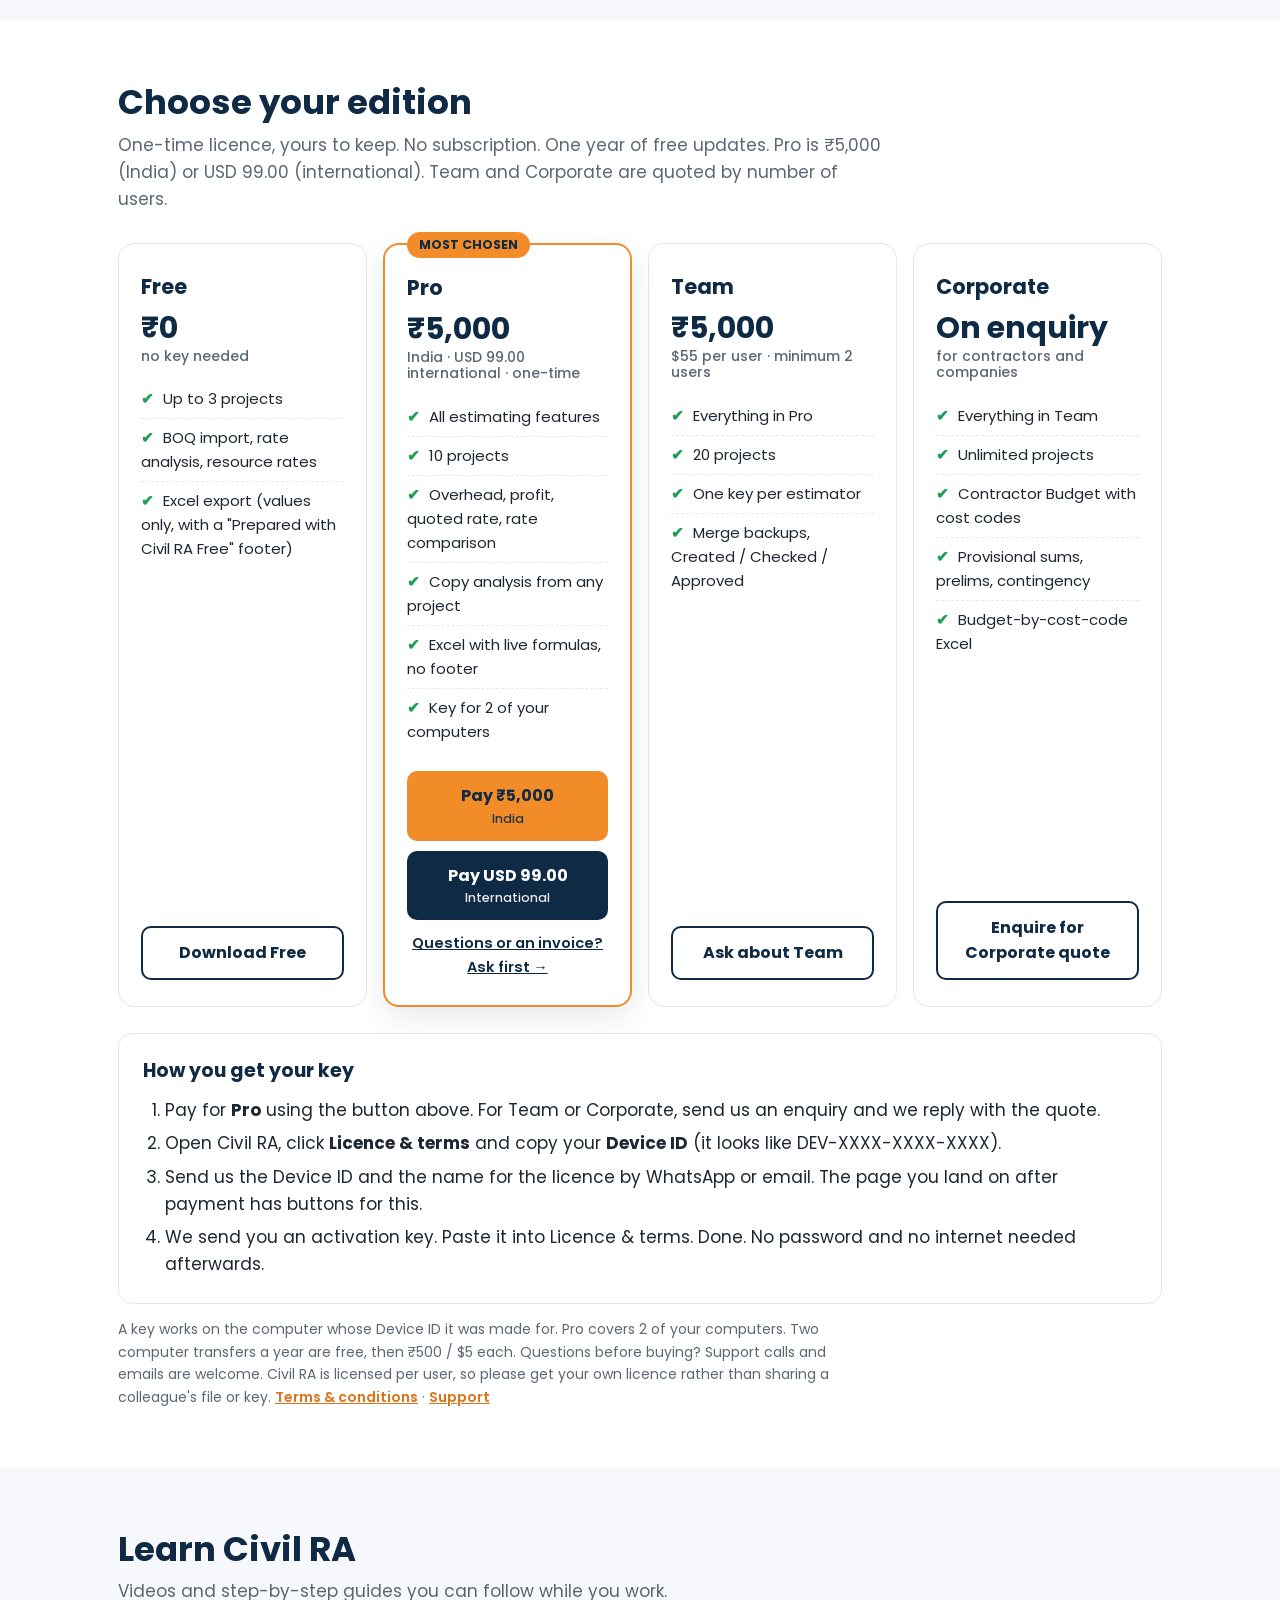
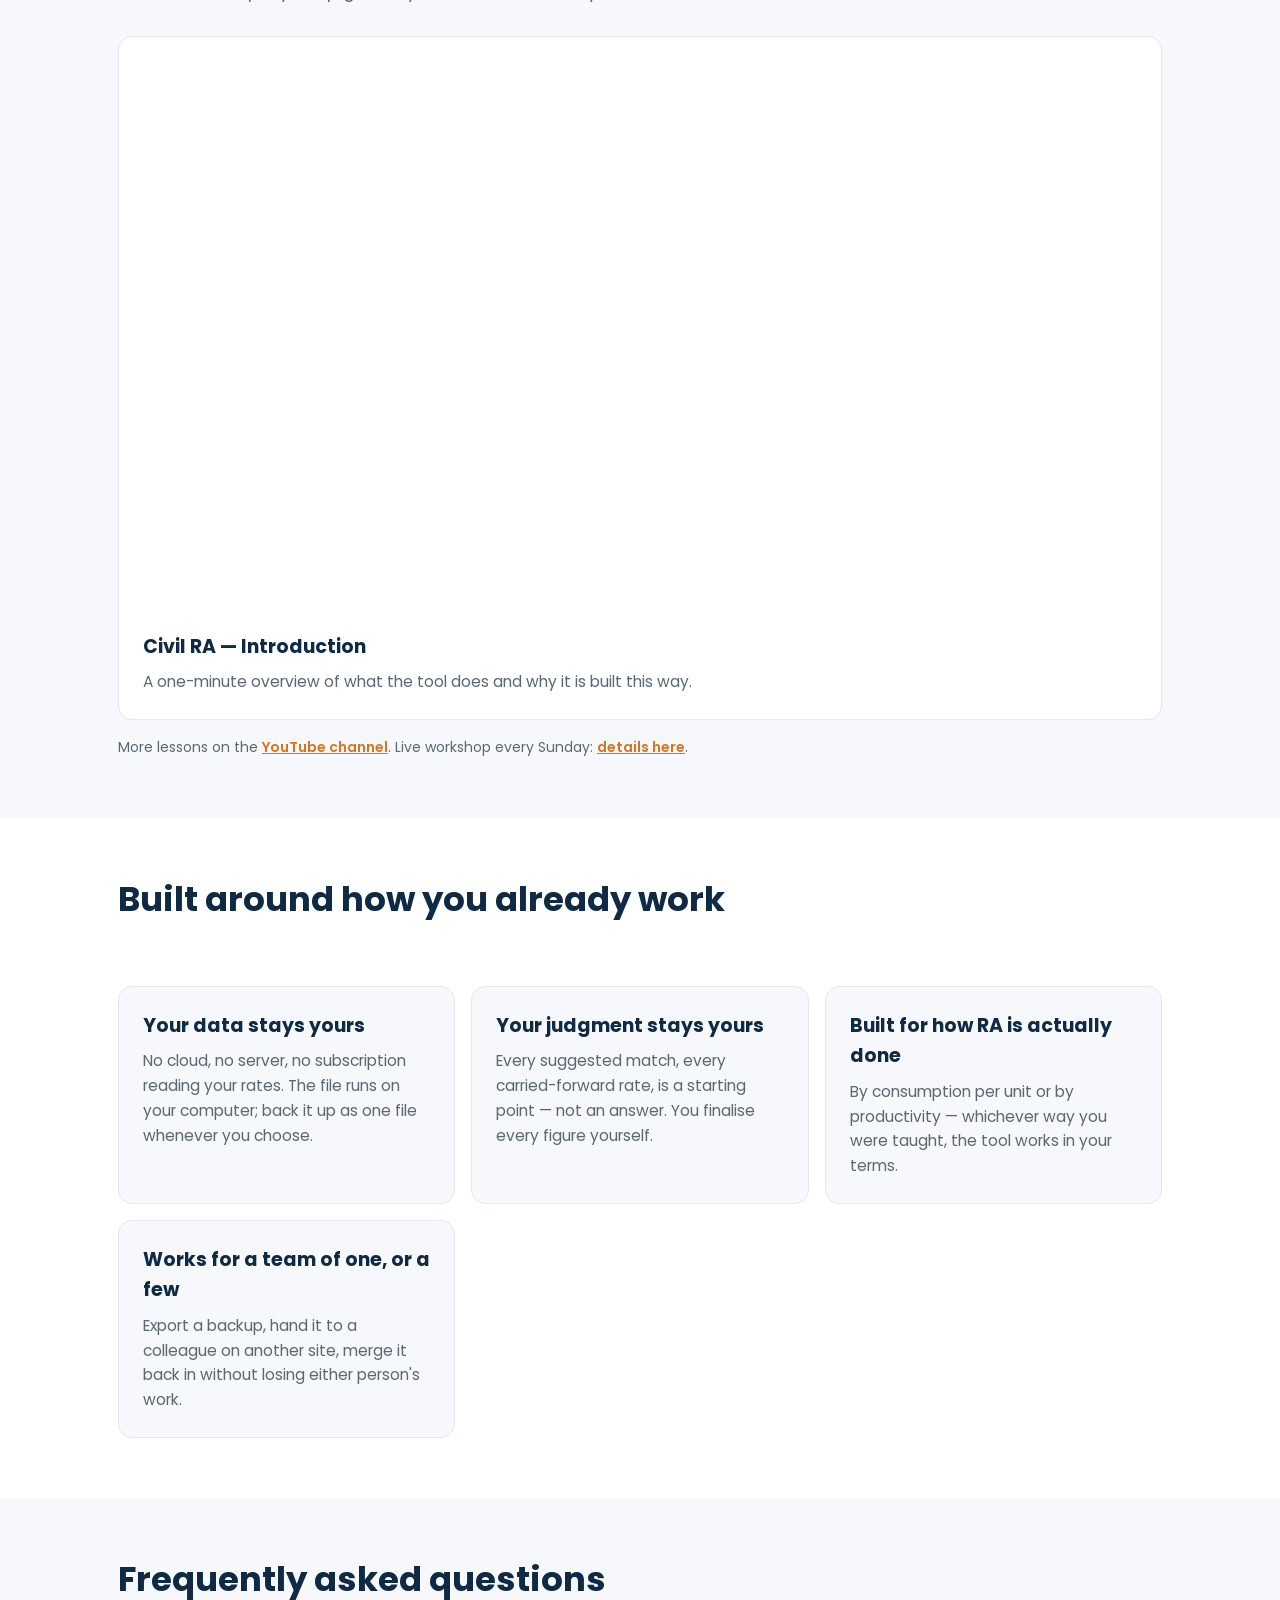
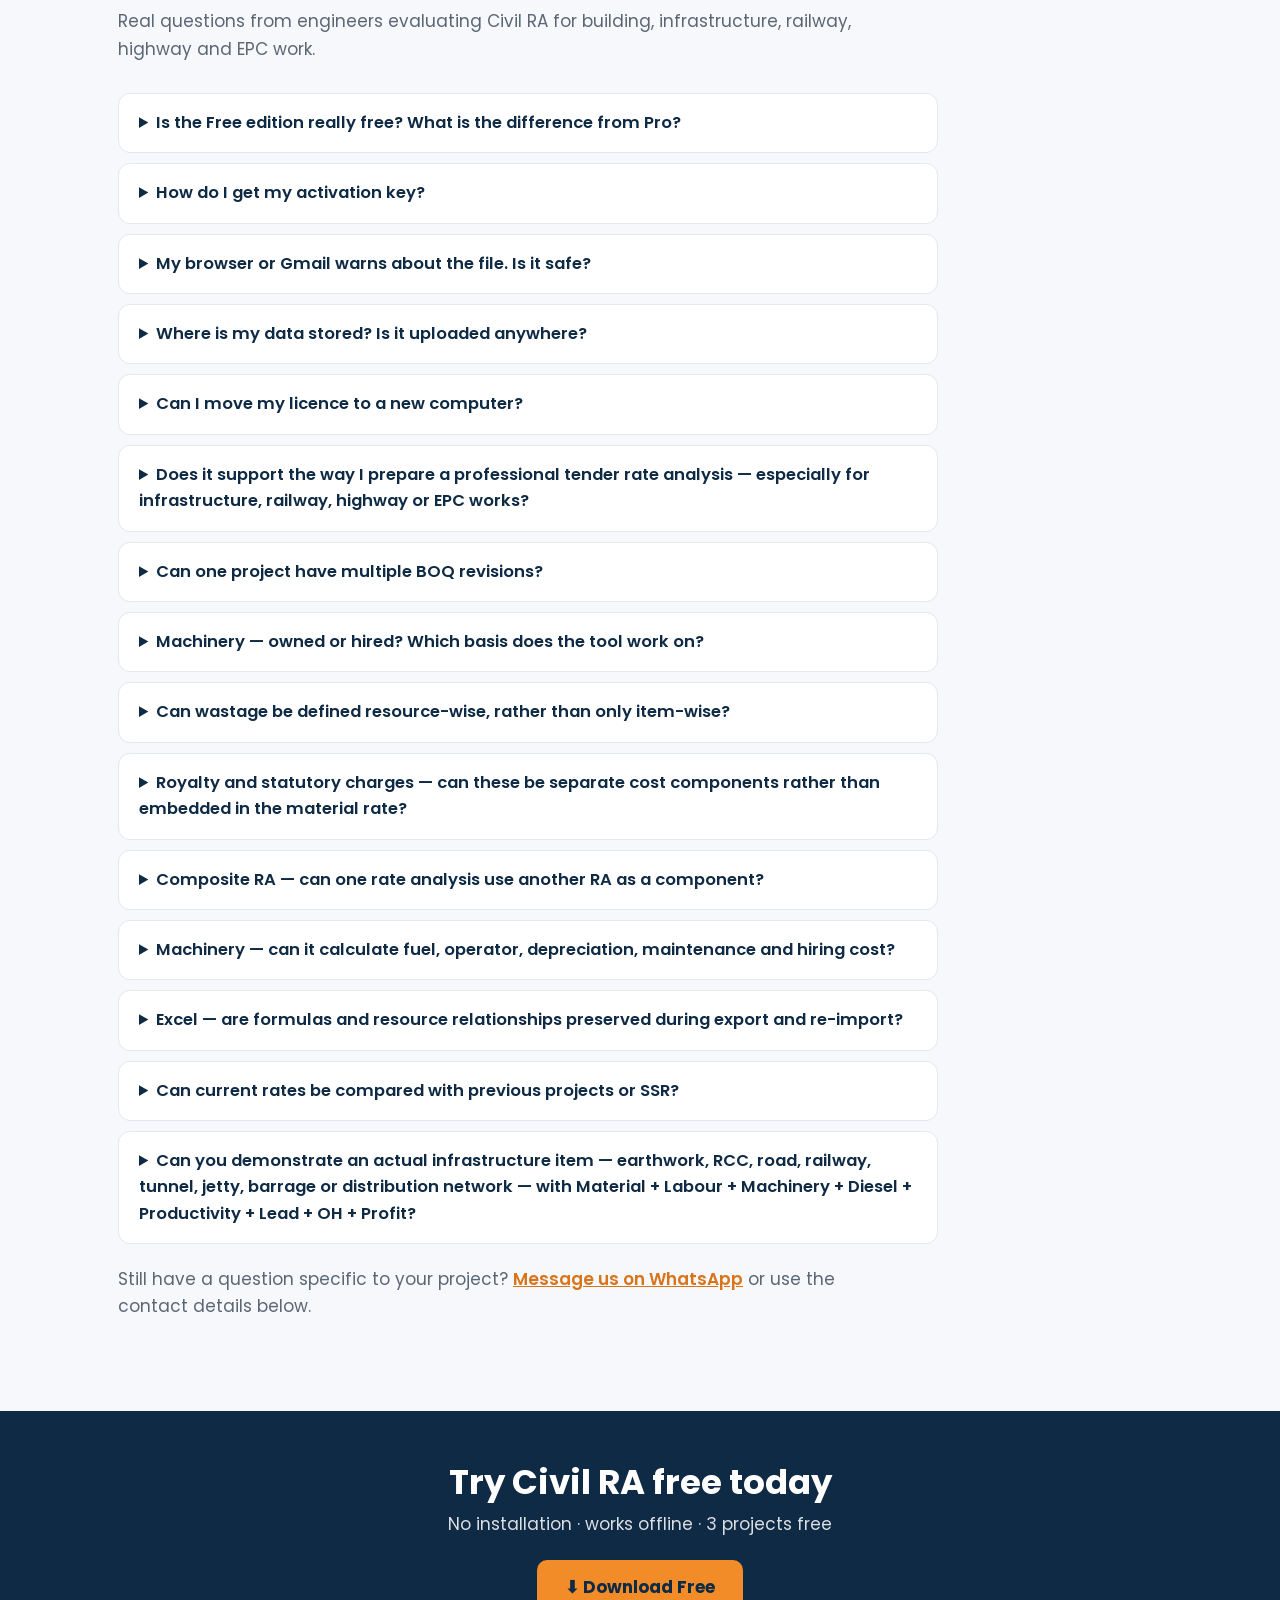
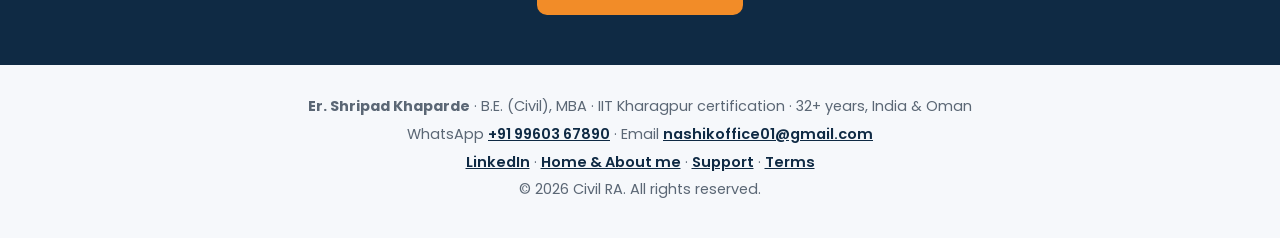
==== commit 5f3c5f76: "Update index.html" ====
--- a/index.html
+++ b/index.html
@@ -3,8 +3,8 @@
 <head>
 <meta charset="UTF-8">
 <meta name="viewport" content="width=device-width, initial-scale=1.0">
-<title>Er. Shripad Khaparde | Civil Engineering Software &amp; Consulting | Civil RA</title>
-<meta name="description" content="Er. Shripad Khaparde — 32+ years in Estimation, Tendering, Planning &amp; Budgeting. Builder of Civil RA, CLCMS, and other site-tested engineering management tools.">
+<title>Civil RA — Rate Analysis Software for BOQ Estimators | Download Free</title>
+<meta name="description" content="Civil RA is offline rate analysis software for estimators and civil engineers. Import your BOQ, build Labour-Material-Plant rates and get a tender-ready quoted rate. Download the free edition.">
 <link rel="preconnect" href="https://fonts.googleapis.com">
 <link href="https://fonts.googleapis.com/css2?family=Poppins:wght@400;500;600;700&display=swap" rel="stylesheet">
 <link rel="stylesheet" href="/site.css">
@@ -13,138 +13,249 @@
 
 <header class="nav">
   <div class="nav-inner">
-    <a class="brand person" href="/">Er. Shripad Khaparde<small>Civil Engineering Software &amp; Consulting</small></a>
+    <a class="brand" href="/civilra/">Civil <span>RA</span></a>
     <nav class="nav-links">
-      <a href="/civilra/">Civil RA</a>
-      <a href="#about">About</a>
-      <a href="#apps">Apps</a>
-      <a href="#approach">Approach</a>
+      <a href="#download">Download</a>
+      <a href="#features">Features</a>
+      <a href="#pricing">Pricing</a>
+      <a href="#tutorials">Tutorials</a>
+      <a href="#faq">FAQ</a>
       <a href="#contact">Contact</a>
+      <a href="/">About me</a>
     </nav>
-    <a class="btn btn-nav" href="/civilra/get-civil-ra.html">Download Civil RA</a>
+    <a class="btn btn-nav" href="#download">Download Civil RA</a>
   </div>
 </header>
 
-<header class="hero">
-  <div class="wrap">
-    <span class="tag">CIVIL ENGINEERING SOFTWARE &amp; CONSULTING</span>
-    <h1>Software built from <span>32 years</span> on real projects, not a syllabus.</h1>
-    <p class="lead">I'm Shripad Khaparde — B.E. (Civil), MBA — 32+ years in Estimation, Tendering, Planning &amp; Budgeting across India and Oman. Everything here started as a tool I built for my own work, then refined for other engineers facing the same problems.</p>
+<header class="hero" id="top">
+  <div class="wrap">
+    <span class="tag">RATE ANALYSIS SOFTWARE FOR BOQ ESTIMATORS</span>
+    <h1>Prepare your BOQ rate analysis in <span>one file</span>, offline.</h1>
+    <p class="lead">Import your BOQ, build Labour–Material–Plant rates item by item, and get a tender-ready quoted rate. No installation. Your data stays on your computer.</p>
+    <div class="facts">
+      <div class="fact">✔ Works offline in Chrome or Edge</div>
+      <div class="fact">✔ Free edition: 3 projects</div>
+      <div class="fact">✔ Pro: one-time licence, no subscription</div>
+    </div>
     <div class="hero-ctas">
-      <a class="btn" href="/civilra/get-civil-ra.html">⬇ Download Civil RA Free<small>3 projects free · works offline</small></a>
-      <a class="btn btn-ghost" href="/civilra/">Learn about Civil RA</a>
-    </div>
-    <div class="stats">
-      <div class="stat"><b>32+ Years</b><span>Estimation, Tendering, Planning &amp; Budgeting</span></div>
-      <div class="stat"><b>India &amp; Oman</b><span>Site and head-office experience</span></div>
-      <div class="stat"><b>B.E. (Civil), MBA</b><span>IIT Kharagpur certification: Executive Programme, Urban Utilities, Sanitation &amp; Drainage</span></div>
-    </div>
-    <div class="hero-links">
-      <a href="https://www.linkedin.com/in/shripad-khaparde115268/" target="_blank" rel="noopener">LinkedIn ↗</a>
-      <a href="mailto:nashikoffice01@gmail.com">nashikoffice01@gmail.com</a>
-      <a href="tel:+919960367890">+91 99603 67890</a>
-    </div>
+      <a class="btn" href="#download">⬇ Download Free<small>Civil RA Free edition</small></a>
+      <a class="btn btn-ghost" href="#pricing">See Pricing</a>
+    </div>
+    <p class="hero-note">Try it free as long as you like. Upgrade to Pro with an activation key when you need more.</p>
+    <div class="byline"><b>by Er. Shripad Khaparde</b> · B.E. (Civil), MBA · IIT Kharagpur certification<br>32+ years in Estimation, Tendering, Planning &amp; Budgeting — India &amp; Oman</div>
   </div>
 </header>
 
-<section class="alt" id="about">
-  <div class="wrap">
-    <div class="about">
-      <img src="/shripad-photo.png" alt="Er. Shripad Khaparde">
-      <div class="txt">
-        <h2 style="font-size:28px">About</h2>
-        <h3>Shripad Khaparde</h3>
-        <div class="role">B.E. (Civil), MBA · IIT Kharagpur certification</div>
-        <p>I'm a construction management professional with 30+ years of experience across India and Oman, currently functioning at General Manager level, independently handling project management for a construction company. My work spans estimation, tendering, rate analysis, project planning, budgeting, commercial and contract management, project controls, and profitability monitoring.</p>
-        <p>Over three decades, I've moved from hands-on site execution and client billing, into estimation and tendering, project planning, and commercial and contract management — work that has included infrastructure projects exceeding USD 400 million and 400+ km of road networks in Oman, and delivery of large-scale developments like Reliance Corporate Park Phase-1 in India.</p>
-        <p>Alongside project work, I build practical tools — Power BI dashboards, estimation systems, and construction MIS — because the reporting systems available rarely matched how estimation and project control actually get done on site. Civil RA, CLCMS, and the tools on this site come from that same instinct: build what the work actually needs.</p>
-      </div>
-    </div>
-  </div>
-</section>
-
-<section id="apps">
-  <div class="wrap">
-    <h2>Tools for how construction work actually runs</h2>
-    <p class="sub">Each one is built around a real problem I faced on site or at the estimation desk — not a generic template.</p>
+<section id="download">
+  <div class="wrap">
+    <div class="dl-box">
+      <h2>Download Civil RA</h2>
+      <p class="sub" style="margin:0 auto">Free edition. It runs on your own computer and needs no installation.</p>
+      <ul class="ticks">
+        <li>Works in Chrome or Edge</li>
+        <li>Free edition: up to 3 projects</li>
+        <li>Pro, Team and Corporate unlock with a key</li>
+        <li>Quick registration first: name, email and phone</li>
+      </ul>
+      <a class="btn" href="/civilra/get-civil-ra.html">⬇ Download Civil RA (Free)</a>
+      <p class="build">Version 2026-10-25.1 · offline · single file</p>
+    </div>
+    <div class="grid steps4" style="margin-top:34px">
+      <div class="card"><div class="num">1</div><h3>Register and download</h3><p style="margin-bottom:0">Fill the 30-second form (name, email, phone). The file Civil_RA.html then goes to your Downloads folder.</p></div>
+      <div class="card"><div class="num">2</div><h3>Open in Chrome or Edge</h3><p style="margin-bottom:0">Move it to Documents, then double-click it. It runs offline.</p></div>
+      <div class="card"><div class="num">3</div><h3>Upload your BOQ</h3><p style="margin-bottom:0">Register your name, then upload your BOQ Excel file to create your first project.</p></div>
+      <div class="card"><div class="num">4</div><h3>Upgrade when ready</h3><p style="margin-bottom:0">Pay, send us your Device ID, paste the key we send. See Pricing below.</p></div>
+    </div>
+  </div>
+</section>
+
+<section class="alt">
+  <div class="wrap two">
+    <div class="why">
+      <h2>Don't build rates from a blank sheet.</h2>
+      <p class="sub" style="margin-bottom:14px">A rate is more than a formula. It is the result of work methodology, years of practical experience, and actual consumption of labour, materials, and plant.</p>
+      <p>Civil RA brings these elements together with industry- and project-specific accuracy — every rate developed using practical construction knowledge, compared against your own project trends and history.</p>
+      <p class="strong">Smarter Rate Analysis. Better Cost Decisions.</p>
+    </div>
+    <div class="specimen">
+      <div class="label">Specimen: item 2.56 — RCC M20, footing, per cum</div>
+      <div class="lrow"><span class="k">Tender BOQ Rate</span><span class="fill"></span><span class="v">₹ 9,559.72</span></div>
+      <div class="lrow"><span class="k">Rate Analysis (RA) Rate</span><span class="fill"></span><span class="v">₹ 7,391.24</span></div>
+      <div class="lrow"><span class="k">Labour</span><span class="fill"></span><span class="v">₹ 1,300.00</span></div>
+      <div class="lrow"><span class="k">Material</span><span class="fill"></span><span class="v">₹ 5,860.00</span></div>
+      <div class="lrow"><span class="k">Plant (Machinery + Fuel)</span><span class="fill"></span><span class="v">₹ 231.24</span></div>
+      <div class="lrow total"><span class="k">L + M + P</span><span class="fill"></span><span class="v">₹ 7,391.24</span></div>
+    </div>
+  </div>
+</section>
+
+<section id="features">
+  <div class="wrap">
+    <h2>Nine things, in the order a BOQ actually moves</h2>
+    <p class="sub">From upload to submitted quote — the way you already work, just faster.</p>
     <div class="grid">
-      <div class="card main">
-        <span class="badge b-now">AVAILABLE NOW</span>
-        <h3>Civil RA</h3>
-        <p>BOQ rate analysis software. Import a BOQ, build Labour-Material-Plant rate analysis per item, reuse rates across projects, and generate a tender-ready quoted rate — all in one file, on your own computer. Free edition for 3 projects.</p>
-        <a class="btn" href="/civilra/get-civil-ra.html">⬇ Download Free</a>
-        <a href="/civilra/" style="margin-top:12px;text-align:center;color:var(--navy);font-weight:600">Visit Civil RA: features, pricing, tutorials →</a>
-      </div>
-      <div class="card">
-        <span class="badge b-dev">IN DEVELOPMENT</span>
-        <h3>CLCMS</h3>
-        <p>Closed Loop Construction Management System — built to bring the same site-tested discipline to full project and construction management that Civil RA brings to rate analysis. Still in development — details coming once it's ready.</p>
-        <a class="btn btn-outline" href="https://wa.me/919960367890?text=Hi%2C%20please%20notify%20me%20about%20CLCMS" target="_blank" rel="noopener">Get notified</a>
-      </div>
-      <div class="card">
-        <span class="badge b-plan">PLANNED</span>
-        <h3>Project Management Suite</h3>
-        <p>Additional site and project management tools, built the same way as Civil RA — from real project experience first, software second.</p>
-        <a class="btn btn-outline" href="https://wa.me/919960367890?text=Hi%2C%20please%20notify%20me%20about%20the%20Project%20Management%20Suite" target="_blank" rel="noopener">Get notified</a>
-      </div>
-    </div>
-  </div>
-</section>
-
-<div class="band">
-  <div class="wrap in">
-    <div>
-      <h2>Live Rate Analysis Workshop</h2>
-      <p>One hour, every Sunday, 12:00 – 1:00 PM IST, online. See how to prepare and link professional rate analysis to your BOQ, with real project examples and live Q&amp;A.</p>
-    </div>
-    <a class="btn" href="/webinar.html">Join the Sunday workshop<small>₹999 · join any Sunday</small></a>
-  </div>
-</div>
-
-<section class="alt" id="videos-sec">
-  <div class="wrap">
-    <h2>Watch Civil RA in one minute</h2>
-    <p class="sub">A short walkthrough of what the tool does. More tutorials on the <a href="/civilra/#tutorials" style="color:var(--orange-d);font-weight:600">Civil RA page</a> and the <a href="https://www.youtube.com/channel/UCmdS6yATRdiKbWFglmA9eAA" target="_blank" rel="noopener" style="color:var(--orange-d);font-weight:600">YouTube channel</a>.</p>
-    <div class="grid" id="videos" style="max-width:560px"></div>
-  </div>
-</section>
-
-<section id="approach">
-  <div class="wrap">
-    <h2>The same principles, across every tool</h2>
+      <div class="card"><div class="num">1</div><h3>Import BOQ</h3><p style="margin-bottom:0">Upload any project's Excel BOQ. Header row is found automatically, whatever format it was typed in.</p></div>
+      <div class="card"><div class="num">2</div><h3>Import resource rates</h3><p style="margin-bottom:0">Bring in material, labour, machinery and fuel rates from Excel, or enter once and reuse everywhere.</p></div>
+      <div class="card"><div class="num">3</div><h3>Import productivity</h3><p style="margin-bottom:0">Enter site-proven output — 50 cum excavation/day by JCB — the tool converts it to resource quantity.</p></div>
+      <div class="card"><div class="num">4</div><h3>Match similar items</h3><p style="margin-bottom:0">Every new BOQ is checked against your own past projects. Repeat items surface with a ready RA to copy. <i>(Pro)</i></p></div>
+      <div class="card"><div class="num">5</div><h3>LMP breakdown</h3><p style="margin-bottom:0">Labour, Material and Plant shown separately for every item, and rolled up for the whole project.</p></div>
+      <div class="card"><div class="num">6</div><h3>Export &amp; re-import RA</h3><p style="margin-bottom:0">Download the full rate analysis with live Excel formulas, correct offline, re-import updated items. <i>(Pro)</i></p></div>
+      <div class="card"><div class="num">7</div><h3>Backup, merge &amp; approval</h3><p style="margin-bottom:0">Several engineers can work the same BOQ in parallel and merge their backups back together. Created / Checked / Approved on every analysis.</p></div>
+      <div class="card"><div class="num">8</div><h3>Overhead, profit &amp; budget</h3><p style="margin-bottom:0">Add your overhead % and profit % to get the quoted rate — item-wise and rolled up for tender. <i>(Pro)</i></p></div>
+      <div class="card"><div class="num">9</div><h3>Compare across projects</h3><p style="margin-bottom:0">Check your quoted rate against the tender or SSR rate, or an earlier project's rate — before you submit, not after. <i>(Pro)</i></p></div>
+    </div>
+    <p class="fine"><b>Corporate</b> adds a Contractor Budget template: cost codes, subcontract resources, provisional sums, preliminaries, contingency and a budget-by-cost-code Excel report.</p>
+  </div>
+</section>
+
+<section class="alt" id="pricing">
+  <div class="wrap">
+    <h2>Choose your edition</h2>
+    <p class="sub">One-time licence, yours to keep. No subscription. One year of free updates. Pro is ₹5,000 (India) or USD 99.00 (international). Team and Corporate are quoted by number of users.</p>
+    <div class="eds">
+      <div class="ed">
+        <h3>Free</h3>
+        <div class="amt">₹0<small>no key needed</small></div>
+        <ul>
+          <li>Up to 3 projects</li>
+          <li>BOQ import, rate analysis, resource rates</li>
+          <li>Excel export (values only, with a "Prepared with Civil RA Free" footer)</li>
+        </ul>
+        <a class="btn btn-outline btn-wide" href="#download">Download Free</a>
+      </div>
+      <div class="ed best">
+        <span class="flag">MOST CHOSEN</span>
+        <h3>Pro</h3>
+        <div class="amt">₹5,000<small>India · USD 99.00 international · one-time</small></div>
+        <ul>
+          <li>All estimating features</li>
+          <li>10 projects</li>
+          <li>Overhead, profit, quoted rate, rate comparison</li>
+          <li>Copy analysis from any project</li>
+          <li>Excel with live formulas, no footer</li>
+          <li>Key for 2 of your computers</li>
+        </ul>
+        <a class="btn btn-wide" href="https://payments.cashfree.com/forms/CIVILRA" target="_blank" rel="noopener">Pay ₹5,000<small>India</small></a>
+        <!-- REPLACE the link below with your USD 99.00 payment link when ready -->
+        <a class="btn btn-navy btn-wide" href="https://wa.me/919960367890?text=Hi%2C%20I%20want%20to%20buy%20Civil%20RA%20Pro%20(USD%2099.00).%20Please%20send%20the%20payment%20link." target="_blank" rel="noopener">Pay USD 99.00<small>International</small></a>
+        <a href="https://wa.me/919960367890?text=Hi%2C%20I%20have%20a%20question%20about%20Civil%20RA%20Pro" target="_blank" rel="noopener" style="display:block;text-align:center;margin-top:12px;font-size:14.5px;color:var(--navy);font-weight:600">Questions or an invoice? Ask first →</a>
+      </div>
+      <div class="ed">
+        <h3>Team</h3>
+        <div class="amt">₹5,000<small>$55 per user · minimum 2 users</small></div>
+        <ul>
+          <li>Everything in Pro</li>
+          <li>20 projects</li>
+          <li>One key per estimator</li>
+          <li>Merge backups, Created / Checked / Approved</li>
+        </ul>
+        <a class="btn btn-outline btn-wide" href="https://wa.me/919960367890?text=Hi%2C%20I%20want%20Civil%20RA%20Team%20licences" target="_blank" rel="noopener">Ask about Team</a>
+      </div>
+      <div class="ed">
+        <h3>Corporate</h3>
+        <div class="amt">On enquiry<small>for contractors and companies</small></div>
+        <ul>
+          <li>Everything in Team</li>
+          <li>Unlimited projects</li>
+          <li>Contractor Budget with cost codes</li>
+          <li>Provisional sums, prelims, contingency</li>
+          <li>Budget-by-cost-code Excel</li>
+        </ul>
+        <a class="btn btn-outline btn-wide" href="https://wa.me/919960367890?text=Hi%2C%20I%20want%20a%20quote%20for%20Civil%20RA%20Corporate" target="_blank" rel="noopener">Enquire for Corporate quote</a>
+      </div>
+    </div>
+    <div class="after">
+      <h3>How you get your key</h3>
+      <ol>
+        <li>Pay for <b>Pro</b> using the button above. For Team or Corporate, send us an enquiry and we reply with the quote.</li>
+        <li>Open Civil RA, click <b>Licence &amp; terms</b> and copy your <b>Device ID</b> (it looks like DEV-XXXX-XXXX-XXXX).</li>
+        <li>Send us the Device ID and the name for the licence by WhatsApp or email. The page you land on after payment has buttons for this.</li>
+        <li>We send you an activation key. Paste it into Licence &amp; terms. Done. No password and no internet needed afterwards.</li>
+      </ol>
+    </div>
+    <p class="fine">A key works on the computer whose Device ID it was made for. Pro covers 2 of your computers. Two computer transfers a year are free, then ₹500 / $5 each. Questions before buying? Support calls and emails are welcome. Civil RA is licensed per user, so please get your own licence rather than sharing a colleague's file or key. <a href="/civilra/terms.html" style="color:var(--orange-d);font-weight:600">Terms &amp; conditions</a> · <a href="/civilra/support.html" style="color:var(--orange-d);font-weight:600">Support</a></p>
+  </div>
+</section>
+
+<section id="tutorials">
+  <div class="wrap">
+    <h2>Learn Civil RA</h2>
+    <p class="sub">Videos and step-by-step guides you can follow while you work.</p>
+    <div class="grid" id="videos" style="margin-bottom:16px"></div>
+    <!-- PDF cards are hidden until the new Tutorial and Pamphlet are uploaded. To show them, delete style="display:none" on the next line. -->
+    <div class="grid" style="display:none">
+      <div class="card res">
+        <div class="picon">PDF</div>
+        <div>
+          <h3>Tutorial and Sales Guide</h3>
+          <p>Start to finish: activating your key, pricing a BOQ item, Pro and Corporate features, backups and FAQ.</p>
+          <a class="btn" href="/civilra/Civil_RA_Tutorial.pdf" target="_blank" rel="noopener">Download Tutorial (PDF)</a>
+        </div>
+      </div>
+      <div class="card res">
+        <div class="picon">PDF</div>
+        <div>
+          <h3>Spec Sheet</h3>
+          <p>One printable page: what Civil RA does, how it is built, and pricing. Easy to forward to your manager.</p>
+          <a class="btn btn-outline" href="/civilra/Civil_RA_Pamphlet.pdf" target="_blank" rel="noopener">Download Pamphlet (PDF)</a>
+        </div>
+      </div>
+    </div>
+    <p class="fine">More lessons on the <a href="https://www.youtube.com/channel/UCmdS6yATRdiKbWFglmA9eAA" target="_blank" rel="noopener" style="color:var(--orange-d);font-weight:600">YouTube channel</a>. Live workshop every Sunday: <a href="/webinar.html" style="color:var(--orange-d);font-weight:600">details here</a>.</p>
+  </div>
+</section>
+
+<section class="alt">
+  <div class="wrap">
+    <h2>Built around how you already work</h2>
     <p class="sub">&nbsp;</p>
     <div class="grid">
-      <div class="card"><h3>Built from real project work</h3><p style="margin-bottom:0">Every tool starts as something I needed myself on an actual project, in India or Oman — not a feature list written in the abstract.</p></div>
-      <div class="card"><h3>Your data stays yours</h3><p style="margin-bottom:0">No cloud, no server, no subscription reading your project data. The tools run on your own computer.</p></div>
-      <div class="card"><h3>Your judgment stays yours</h3><p style="margin-bottom:0">Every suggestion or carried-forward figure is a starting point — you review and finalise every number yourself.</p></div>
-      <div class="card"><h3>Support that's actually reachable</h3><p style="margin-bottom:0">Questions or issues go straight to me — not a ticket queue. Reach out anytime by phone or email below.</p></div>
-    </div>
-  </div>
-</section>
-
-<div class="band" id="contact">
-  <div class="wrap in">
-    <div>
-      <h2>Get in touch</h2>
-      <p>Questions, a quote for Pro or Corporate, or interested in CLCMS and future tools? Message or call, and I will notify you at launch.</p>
-    </div>
-    <div style="display:flex;gap:12px;flex-wrap:wrap">
-      <a class="btn" href="https://wa.me/919960367890?text=Hi%2C%20I%20have%20a%20question" target="_blank" rel="noopener">WhatsApp +91 99603 67890</a>
-      <a class="btn btn-ghost" href="mailto:nashikoffice01@gmail.com">nashikoffice01@gmail.com</a>
-    </div>
-  </div>
+      <div class="card"><h3>Your data stays yours</h3><p style="margin-bottom:0">No cloud, no server, no subscription reading your rates. The file runs on your computer; back it up as one file whenever you choose.</p></div>
+      <div class="card"><h3>Your judgment stays yours</h3><p style="margin-bottom:0">Every suggested match, every carried-forward rate, is a starting point — not an answer. You finalise every figure yourself.</p></div>
+      <div class="card"><h3>Built for how RA is actually done</h3><p style="margin-bottom:0">By consumption per unit or by productivity — whichever way you were taught, the tool works in your terms.</p></div>
+      <div class="card"><h3>Works for a team of one, or a few</h3><p style="margin-bottom:0">Export a backup, hand it to a colleague on another site, merge it back in without losing either person's work.</p></div>
+    </div>
+  </div>
+</section>
+
+<section id="faq">
+  <div class="wrap faq">
+    <h2>Frequently asked questions</h2>
+    <p class="sub">Real questions from engineers evaluating Civil RA for building, infrastructure, railway, highway and EPC work.</p>
+    <details><summary>Is the Free edition really free? What is the difference from Pro?</summary><p>Yes. Free has no key, no time limit and allows 3 projects. Free exports are values only and carry a "Prepared with Civil RA Free" footer. Pro adds overhead, profit and quoted rate, copying analyses from any project, rate comparison, Excel with live formulas and 10 projects.</p></details>
+    <details><summary>How do I get my activation key?</summary><p>After you pay for Pro (or after we confirm a Team or Corporate quote), open Licence &amp; terms in the app, copy your Device ID and send it to us by WhatsApp or email. We send you a key to paste into the same screen. The key is checked inside the app, so it also works offline.</p></details>
+    <details><summary>My browser or Gmail warns about the file. Is it safe?</summary><p>Yes. Browsers and email services are cautious about any HTML file that contains a program. Download it only from this website, save it to your Documents folder and open it in Chrome or Edge. That is why we give a download link instead of sending the file by email.</p></details>
+    <details><summary>Where is my data stored? Is it uploaded anywhere?</summary><p>Nowhere but your own browser on your own computer. Nothing is uploaded. Use Backup regularly, and always before clearing your browser data or changing computer.</p></details>
+    <details><summary>Can I move my licence to a new computer?</summary><p>Yes. Send us the new Device ID and we issue a new key. Two transfers a year are free, then ₹500 or $5 each.</p></details>
+    <details><summary>Does it support the way I prepare a professional tender rate analysis — especially for infrastructure, railway, highway or EPC works?</summary><p>Yes. Earthwork, RCC, roads, railways, tunnels, jetties, barrages and distribution network items all follow the same Material + Labour + Machinery + Diesel + Productivity + Lead + Overhead + Profit structure as any other BOQ item — it is built around how tender-grade RA is actually prepared on infrastructure projects.</p></details>
+    <details><summary>Can one project have multiple BOQ revisions?</summary><p>Yes. A revised BOQ can be brought into the same project without losing the rate analysis work already done on it.</p></details>
+    <details><summary>Machinery — owned or hired? Which basis does the tool work on?</summary><p>Both. You can cost machinery either way, depending on how you are actually sourcing it on your project.</p></details>
+    <details><summary>Can wastage be defined resource-wise, rather than only item-wise?</summary><p>Yes — wastage is built into the consumption and productivity figures you enter per resource (for example, a 1.05 consumption factor, or a 0.95 productivity factor), so it is already resource-specific rather than a single item-level percentage.</p></details>
+    <details><summary>Royalty and statutory charges — can these be separate cost components rather than embedded in the material rate?</summary><p>Yes. These can be handled as a separate component within the rate analysis, as their own BOQ item, or as part of the preliminary (prelim) cost calculation — whichever matches how your project treats them.</p></details>
+    <details><summary>Composite RA — can one rate analysis use another RA as a component?</summary><p>Yes. You can build a "mini RA" purely to calculate a resource's own rate, then use that resource rate inside other analyses — so a rate can be composed from other rates.</p></details>
+    <details><summary>Machinery — can it calculate fuel, operator, depreciation, maintenance and hiring cost?</summary><p>Fuel is linked directly to machine consumption within the RA. Operator cost can be included either within the machine's hire/rent rate, or entered as a separate individual labour cost — whichever matches how you actually contract it.</p></details>
+    <details><summary>Excel — are formulas and resource relationships preserved during export and re-import?</summary><p>In Pro, yes. Exported files keep live Excel formulas and resource relationships intact. On re-import, only the items you have actually changed are updated — nothing else is touched. Free exports are values only.</p></details>
+    <details><summary>Can current rates be compared with previous projects or SSR?</summary><p>Yes. In Pro you can check a rate against your own past projects, and against the tender or SSR rate in your BOQ, before finalising your quote.</p></details>
+    <details><summary>Can you demonstrate an actual infrastructure item — earthwork, RCC, road, railway, tunnel, jetty, barrage or distribution network — with Material + Labour + Machinery + Diesel + Productivity + Lead + OH + Profit?</summary><p>Yes — a sample project backup with worked examples across these categories is included with every licence, so you can see the full breakdown on real infrastructure items from day one.</p></details>
+    <p class="sub" style="margin-top:22px">Still have a question specific to your project? <a href="https://wa.me/919960367890" target="_blank" rel="noopener" style="color:var(--orange-d);font-weight:600">Message us on WhatsApp</a> or use the contact details below.</p>
+  </div>
+</section>
+
+<div class="cta-band">
+  <h2>Try Civil RA free today</h2>
+  <p>No installation · works offline · 3 projects free</p>
+  <a class="btn" href="#download">⬇ Download Free</a>
 </div>
 
-<footer class="dark">
-  <div class="fb">Shripad Khaparde</div>
-  B.E. (Civil), MBA · IIT Kharagpur certification<br>
-  32+ Years — Estimation, Tendering, Planning &amp; Budgeting — India &amp; Oman<br>
-  <a href="/civilra/">Civil RA</a> · <a href="/webinar.html">Sunday Workshop</a> · <a href="https://www.linkedin.com/in/shripad-khaparde115268/" target="_blank" rel="noopener">LinkedIn</a><br>
-  © <span id="year"></span> Shripad Khaparde. All rights reserved.
+<footer id="contact">
+  <b>Er. Shripad Khaparde</b> · B.E. (Civil), MBA · IIT Kharagpur certification · 32+ years, India &amp; Oman<br>
+  WhatsApp <a href="https://wa.me/919960367890">+91 99603 67890</a> · Email <a href="mailto:nashikoffice01@gmail.com">nashikoffice01@gmail.com</a><br>
+  <a href="https://www.linkedin.com/in/shripad-khaparde115268/" target="_blank" rel="noopener">LinkedIn</a> · <a href="/">Home &amp; About me</a> · <a href="/civilra/support.html">Support</a> · <a href="/civilra/terms.html">Terms</a><br>
+  © <span id="year"></span> Civil RA. All rights reserved.
 </footer>
 
-<a class="wa-float" href="https://wa.me/919960367890?text=Hi%2C%20I%20have%20a%20question" target="_blank" rel="noopener" aria-label="Chat on WhatsApp"><svg viewBox="0 0 24 24"><path d="M12.04 2C6.58 2 2.13 6.45 2.13 11.91c0 1.75.46 3.45 1.32 4.95L2.05 22l5.25-1.38a9.9 9.9 0 0 0 4.74 1.21h.01c5.46 0 9.91-4.45 9.91-9.91C21.96 6.45 17.5 2 12.04 2zm5.8 14.09c-.24.68-1.4 1.3-1.93 1.38-.5.08-1.12.11-1.81-.11-.42-.13-.95-.31-1.64-.6-2.88-1.24-4.76-4.14-4.9-4.33-.14-.19-1.17-1.56-1.17-2.98s.74-2.11 1-2.4c.26-.29.58-.36.77-.36.19 0 .39 0 .55.01.18.01.42-.07.66.5.24.58.83 2 .9 2.15.07.15.12.32.02.51-.1.19-.15.31-.29.48-.15.17-.31.38-.44.51-.15.15-.3.31-.13.6.17.29.76 1.25 1.63 2.03 1.12 1 2.06 1.31 2.35 1.46.29.15.46.13.63-.08.17-.21.72-.84.91-1.13.19-.29.38-.24.63-.14.26.1 1.65.78 1.93.92.29.15.48.22.55.34.07.13.07.75-.17 1.43z"/></svg><span>Chat on WhatsApp</span></a>
-<div class="sticky"><div style="font-size:14px"><b>Civil RA</b> · Free edition</div><a class="btn" href="/civilra/get-civil-ra.html">⬇ Download Free</a></div>
+<a class="wa-float" href="https://wa.me/919960367890?text=Hi%2C%20I%20have%20a%20question%20about%20Civil%20RA" target="_blank" rel="noopener" aria-label="Chat on WhatsApp"><svg viewBox="0 0 24 24"><path d="M12.04 2C6.58 2 2.13 6.45 2.13 11.91c0 1.75.46 3.45 1.32 4.95L2.05 22l5.25-1.38a9.9 9.9 0 0 0 4.74 1.21h.01c5.46 0 9.91-4.45 9.91-9.91C21.96 6.45 17.5 2 12.04 2zm5.8 14.09c-.24.68-1.4 1.3-1.93 1.38-.5.08-1.12.11-1.81-.11-.42-.13-.95-.31-1.64-.6-2.88-1.24-4.76-4.14-4.9-4.33-.14-.19-1.17-1.56-1.17-2.98s.74-2.11 1-2.4c.26-.29.58-.36.77-.36.19 0 .39 0 .55.01.18.01.42-.07.66.5.24.58.83 2 .9 2.15.07.15.12.32.02.51-.1.19-.15.31-.29.48-.15.17-.31.38-.44.51-.15.15-.3.31-.13.6.17.29.76 1.25 1.63 2.03 1.12 1 2.06 1.31 2.35 1.46.29.15.46.13.63-.08.17-.21.72-.84.91-1.13.19-.29.38-.24.63-.14.26.1 1.65.78 1.93.92.29.15.48.22.55.34.07.13.07.75-.17 1.43z"/></svg><span>Chat on WhatsApp</span></a>
+<div class="sticky"><div style="font-size:14px"><b>Civil RA</b> · Free edition</div><a class="btn" href="#download">⬇ Download Free</a></div>
 <script>document.getElementById("year").textContent = new Date().getFullYear();</script>
 <script>
   // VIDEO TUTORIALS: one line per video. id = the part after "v=" in the YouTube link.
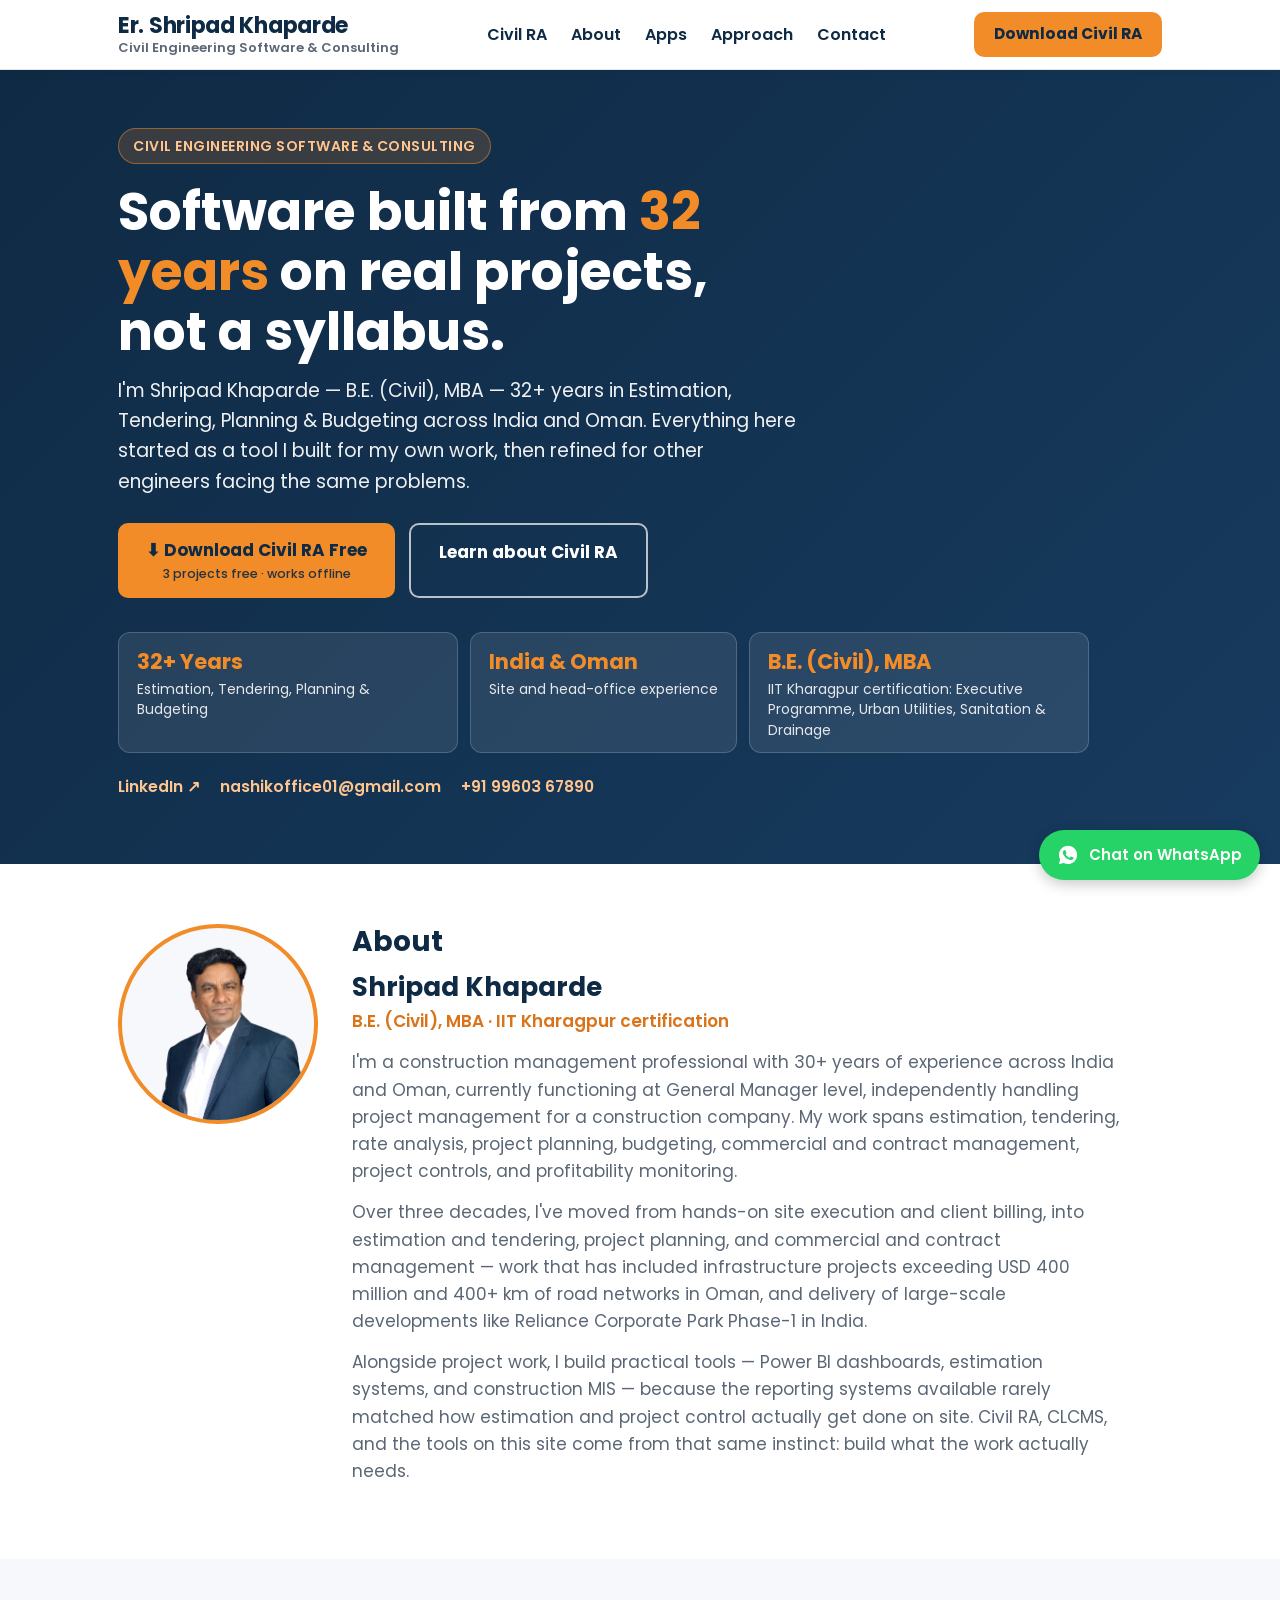
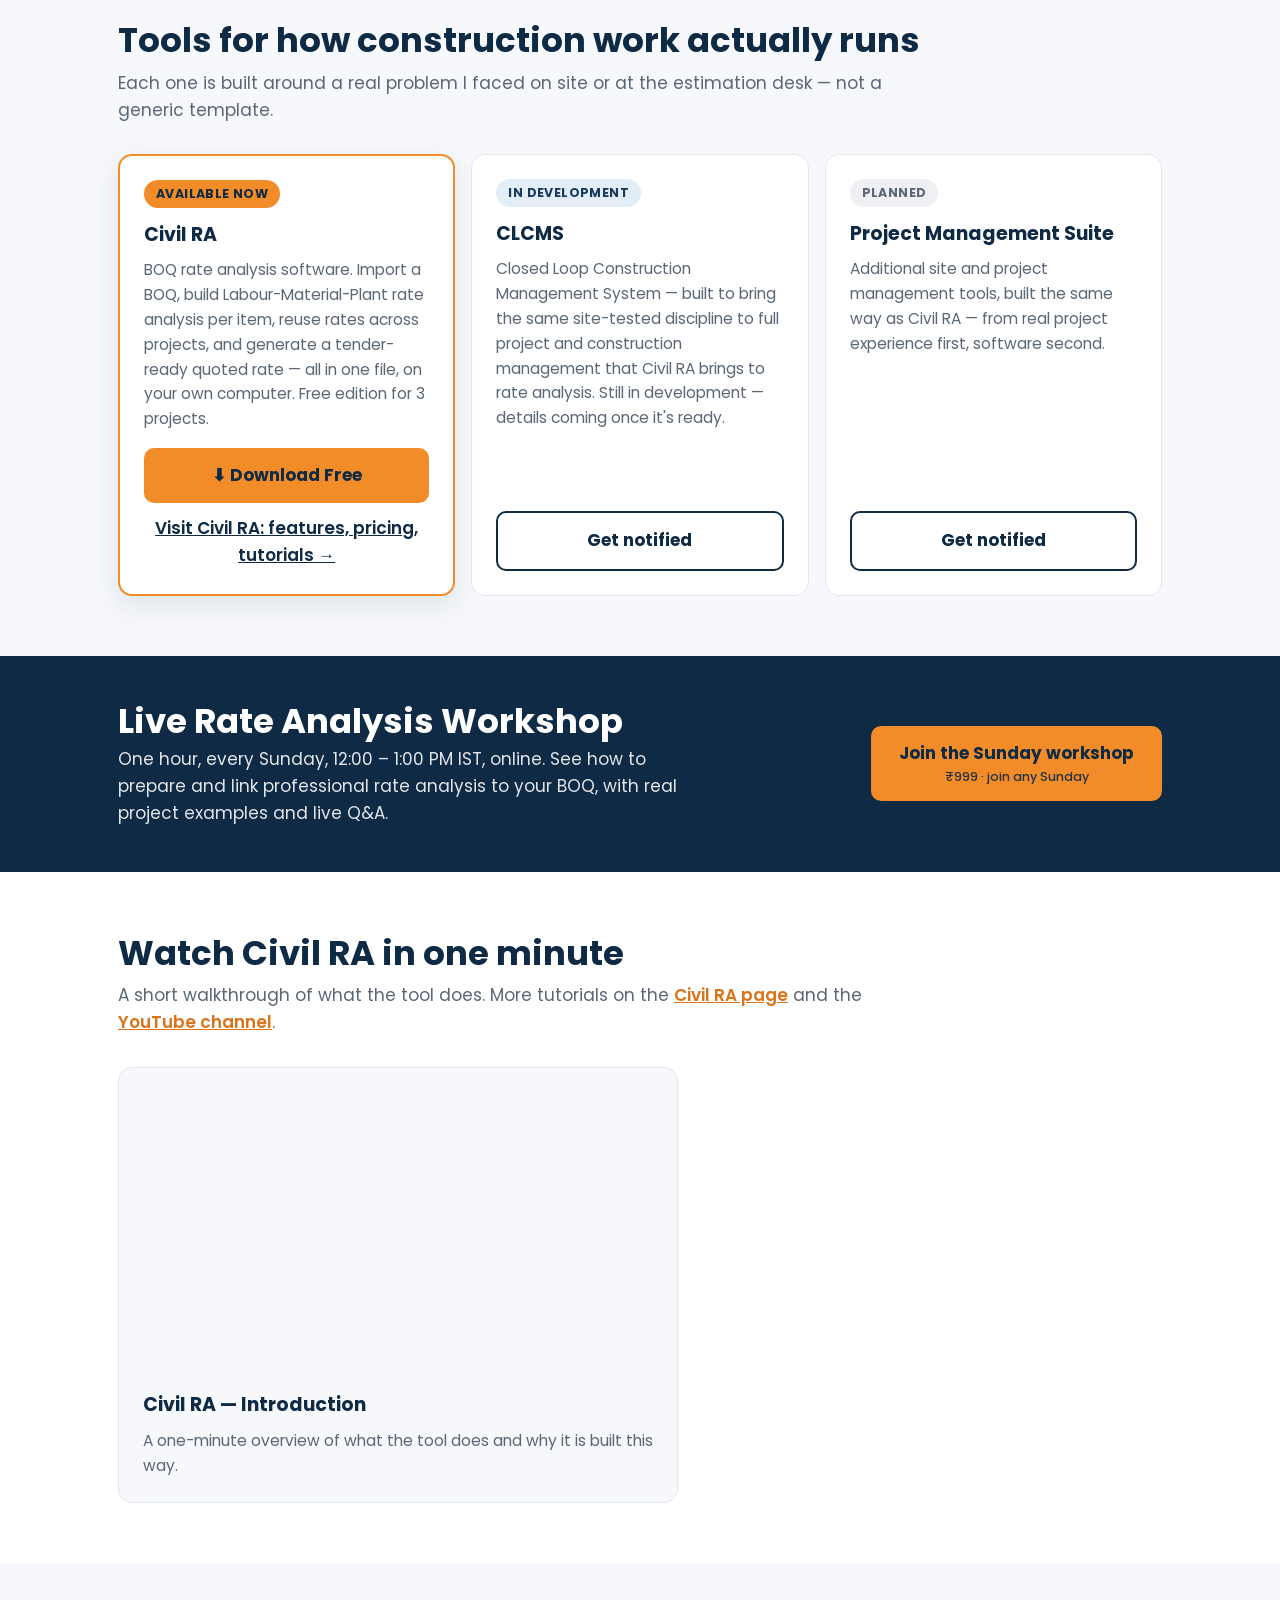
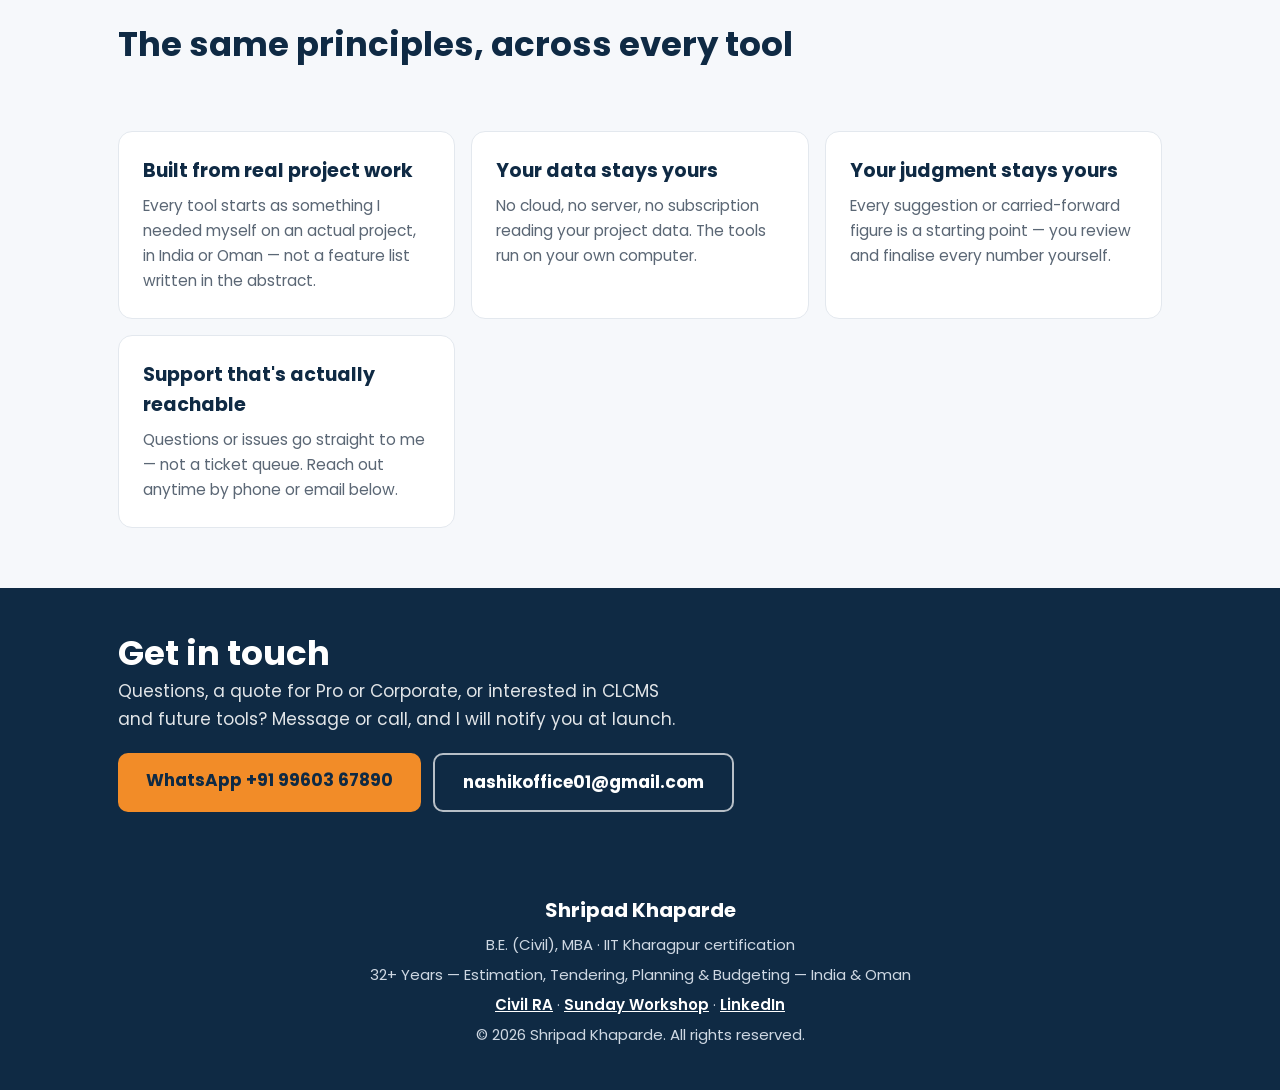
==== commit dc0ca405: "Update index.html" ====
--- a/index.html
+++ b/index.html
@@ -3,8 +3,8 @@
 <head>
 <meta charset="UTF-8">
 <meta name="viewport" content="width=device-width, initial-scale=1.0">
-<title>Civil RA — Rate Analysis Software for BOQ Estimators | Download Free</title>
-<meta name="description" content="Civil RA is offline rate analysis software for estimators and civil engineers. Import your BOQ, build Labour-Material-Plant rates and get a tender-ready quoted rate. Download the free edition.">
+<title>Er. Shripad Khaparde | Civil Engineering Software &amp; Consulting | Civil RA</title>
+<meta name="description" content="Er. Shripad Khaparde — 32+ years in Estimation, Tendering, Planning &amp; Budgeting. Builder of Civil RA, CLCMS, and other site-tested engineering management tools.">
 <link rel="preconnect" href="https://fonts.googleapis.com">
 <link href="https://fonts.googleapis.com/css2?family=Poppins:wght@400;500;600;700&display=swap" rel="stylesheet">
 <link rel="stylesheet" href="/site.css">
@@ -13,249 +13,138 @@
 
 <header class="nav">
   <div class="nav-inner">
-    <a class="brand" href="/civilra/">Civil <span>RA</span></a>
+    <a class="brand person" href="/">Er. Shripad Khaparde<small>Civil Engineering Software &amp; Consulting</small></a>
     <nav class="nav-links">
-      <a href="#download">Download</a>
-      <a href="#features">Features</a>
-      <a href="#pricing">Pricing</a>
-      <a href="#tutorials">Tutorials</a>
-      <a href="#faq">FAQ</a>
+      <a href="/civilra/">Civil RA</a>
+      <a href="#about">About</a>
+      <a href="#apps">Apps</a>
+      <a href="#approach">Approach</a>
       <a href="#contact">Contact</a>
-      <a href="/">About me</a>
     </nav>
-    <a class="btn btn-nav" href="#download">Download Civil RA</a>
+    <a class="btn btn-nav" href="/civilra/get-civil-ra.html">Download Civil RA</a>
   </div>
 </header>
 
-<header class="hero" id="top">
+<header class="hero">
   <div class="wrap">
-    <span class="tag">RATE ANALYSIS SOFTWARE FOR BOQ ESTIMATORS</span>
-    <h1>Prepare your BOQ rate analysis in <span>one file</span>, offline.</h1>
-    <p class="lead">Import your BOQ, build Labour–Material–Plant rates item by item, and get a tender-ready quoted rate. No installation. Your data stays on your computer.</p>
-    <div class="facts">
-      <div class="fact">✔ Works offline in Chrome or Edge</div>
-      <div class="fact">✔ Free edition: 3 projects</div>
-      <div class="fact">✔ Pro: one-time licence, no subscription</div>
+    <span class="tag">CIVIL ENGINEERING SOFTWARE &amp; CONSULTING</span>
+    <h1>Software built from <span>32 years</span> on real projects, not a syllabus.</h1>
+    <p class="lead">I'm Shripad Khaparde — B.E. (Civil), MBA — 32+ years in Estimation, Tendering, Planning &amp; Budgeting across India and Oman. Everything here started as a tool I built for my own work, then refined for other engineers facing the same problems.</p>
+    <div class="hero-ctas">
+      <a class="btn" href="/civilra/get-civil-ra.html">⬇ Download Civil RA Free<small>3 projects free · works offline</small></a>
+      <a class="btn btn-ghost" href="/civilra/">Learn about Civil RA</a>
     </div>
-    <div class="hero-ctas">
-      <a class="btn" href="#download">⬇ Download Free<small>Civil RA Free edition</small></a>
-      <a class="btn btn-ghost" href="#pricing">See Pricing</a>
+    <div class="stats">
+      <div class="stat"><b>32+ Years</b><span>Estimation, Tendering, Planning &amp; Budgeting</span></div>
+      <div class="stat"><b>India &amp; Oman</b><span>Site and head-office experience</span></div>
+      <div class="stat"><b>B.E. (Civil), MBA</b><span>IIT Kharagpur certification: Executive Programme, Urban Utilities, Sanitation &amp; Drainage</span></div>
     </div>
-    <p class="hero-note">Try it free as long as you like. Upgrade to Pro with an activation key when you need more.</p>
-    <div class="byline"><b>by Er. Shripad Khaparde</b> · B.E. (Civil), MBA · IIT Kharagpur certification<br>32+ years in Estimation, Tendering, Planning &amp; Budgeting — India &amp; Oman</div>
+    <div class="hero-links">
+      <a href="https://www.linkedin.com/in/shripad-khaparde115268/" target="_blank" rel="noopener">LinkedIn ↗</a>
+      <a href="mailto:nashikoffice01@gmail.com">nashikoffice01@gmail.com</a>
+      <a href="tel:+919960367890">+91 99603 67890</a>
+    </div>
   </div>
 </header>
 
-<section id="download">
+<section class="alt" id="about">
   <div class="wrap">
-    <div class="dl-box">
-      <h2>Download Civil RA</h2>
-      <p class="sub" style="margin:0 auto">Free edition. It runs on your own computer and needs no installation.</p>
-      <ul class="ticks">
-        <li>Works in Chrome or Edge</li>
-        <li>Free edition: up to 3 projects</li>
-        <li>Pro, Team and Corporate unlock with a key</li>
-        <li>Quick registration first: name, email and phone</li>
-      </ul>
-      <a class="btn" href="/civilra/get-civil-ra.html">⬇ Download Civil RA (Free)</a>
-      <p class="build">Version 2026-10-25.1 · offline · single file</p>
-    </div>
-    <div class="grid steps4" style="margin-top:34px">
-      <div class="card"><div class="num">1</div><h3>Register and download</h3><p style="margin-bottom:0">Fill the 30-second form (name, email, phone). The file Civil_RA.html then goes to your Downloads folder.</p></div>
-      <div class="card"><div class="num">2</div><h3>Open in Chrome or Edge</h3><p style="margin-bottom:0">Move it to Documents, then double-click it. It runs offline.</p></div>
-      <div class="card"><div class="num">3</div><h3>Upload your BOQ</h3><p style="margin-bottom:0">Register your name, then upload your BOQ Excel file to create your first project.</p></div>
-      <div class="card"><div class="num">4</div><h3>Upgrade when ready</h3><p style="margin-bottom:0">Pay, send us your Device ID, paste the key we send. See Pricing below.</p></div>
+    <div class="about">
+      <img src="/shripad-photo.png" alt="Er. Shripad Khaparde">
+      <div class="txt">
+        <h2 style="font-size:28px">About</h2>
+        <h3>Shripad Khaparde</h3>
+        <div class="role">B.E. (Civil), MBA · IIT Kharagpur certification</div>
+        <p>I'm a construction management professional with 30+ years of experience across India and Oman, currently functioning at General Manager level, independently handling project management for a construction company. My work spans estimation, tendering, rate analysis, project planning, budgeting, commercial and contract management, project controls, and profitability monitoring.</p>
+        <p>Over three decades, I've moved from hands-on site execution and client billing, into estimation and tendering, project planning, and commercial and contract management — work that has included infrastructure projects exceeding USD 400 million and 400+ km of road networks in Oman, and delivery of large-scale developments like Reliance Corporate Park Phase-1 in India.</p>
+        <p>Alongside project work, I build practical tools — Power BI dashboards, estimation systems, and construction MIS — because the reporting systems available rarely matched how estimation and project control actually get done on site. Civil RA, CLCMS, and the tools on this site come from that same instinct: build what the work actually needs.</p>
+      </div>
     </div>
   </div>
 </section>
 
-<section class="alt">
-  <div class="wrap two">
-    <div class="why">
-      <h2>Don't build rates from a blank sheet.</h2>
-      <p class="sub" style="margin-bottom:14px">A rate is more than a formula. It is the result of work methodology, years of practical experience, and actual consumption of labour, materials, and plant.</p>
-      <p>Civil RA brings these elements together with industry- and project-specific accuracy — every rate developed using practical construction knowledge, compared against your own project trends and history.</p>
-      <p class="strong">Smarter Rate Analysis. Better Cost Decisions.</p>
-    </div>
-    <div class="specimen">
-      <div class="label">Specimen: item 2.56 — RCC M20, footing, per cum</div>
-      <div class="lrow"><span class="k">Tender BOQ Rate</span><span class="fill"></span><span class="v">₹ 9,559.72</span></div>
-      <div class="lrow"><span class="k">Rate Analysis (RA) Rate</span><span class="fill"></span><span class="v">₹ 7,391.24</span></div>
-      <div class="lrow"><span class="k">Labour</span><span class="fill"></span><span class="v">₹ 1,300.00</span></div>
-      <div class="lrow"><span class="k">Material</span><span class="fill"></span><span class="v">₹ 5,860.00</span></div>
-      <div class="lrow"><span class="k">Plant (Machinery + Fuel)</span><span class="fill"></span><span class="v">₹ 231.24</span></div>
-      <div class="lrow total"><span class="k">L + M + P</span><span class="fill"></span><span class="v">₹ 7,391.24</span></div>
+<section id="apps">
+  <div class="wrap">
+    <h2>Tools for how construction work actually runs</h2>
+    <p class="sub">Each one is built around a real problem I faced on site or at the estimation desk — not a generic template.</p>
+    <div class="grid">
+      <div class="card main">
+        <span class="badge b-now">AVAILABLE NOW</span>
+        <h3>Civil RA</h3>
+        <p>BOQ rate analysis software. Import a BOQ, build Labour-Material-Plant rate analysis per item, reuse rates across projects, and generate a tender-ready quoted rate — all in one file, on your own computer. Free edition for 3 projects.</p>
+        <a class="btn" href="/civilra/get-civil-ra.html">⬇ Download Free</a>
+        <a href="/civilra/" style="margin-top:12px;text-align:center;color:var(--navy);font-weight:600">Visit Civil RA: features, pricing, tutorials →</a>
+      </div>
+      <div class="card">
+        <span class="badge b-dev">IN DEVELOPMENT</span>
+        <h3>CLCMS</h3>
+        <p>Closed Loop Construction Management System — built to bring the same site-tested discipline to full project and construction management that Civil RA brings to rate analysis. Still in development — details coming once it's ready.</p>
+        <a class="btn btn-outline" href="https://wa.me/919960367890?text=Hi%2C%20please%20notify%20me%20about%20CLCMS" target="_blank" rel="noopener">Get notified</a>
+      </div>
+      <div class="card">
+        <span class="badge b-plan">PLANNED</span>
+        <h3>Project Management Suite</h3>
+        <p>Additional site and project management tools, built the same way as Civil RA — from real project experience first, software second.</p>
+        <a class="btn btn-outline" href="https://wa.me/919960367890?text=Hi%2C%20please%20notify%20me%20about%20the%20Project%20Management%20Suite" target="_blank" rel="noopener">Get notified</a>
+      </div>
     </div>
   </div>
 </section>
 
-<section id="features">
+<div class="band">
+  <div class="wrap in">
+    <div>
+      <h2>Live Rate Analysis Workshop</h2>
+      <p>One hour, every Sunday, 12:00 – 1:00 PM IST, online. See how to prepare and link professional rate analysis to your BOQ, with real project examples and live Q&amp;A.</p>
+    </div>
+    <a class="btn" href="/webinar.html">Join the Sunday workshop<small>₹999 · join any Sunday</small></a>
+  </div>
+</div>
+
+<section class="alt" id="videos-sec">
   <div class="wrap">
-    <h2>Nine things, in the order a BOQ actually moves</h2>
-    <p class="sub">From upload to submitted quote — the way you already work, just faster.</p>
-    <div class="grid">
-      <div class="card"><div class="num">1</div><h3>Import BOQ</h3><p style="margin-bottom:0">Upload any project's Excel BOQ. Header row is found automatically, whatever format it was typed in.</p></div>
-      <div class="card"><div class="num">2</div><h3>Import resource rates</h3><p style="margin-bottom:0">Bring in material, labour, machinery and fuel rates from Excel, or enter once and reuse everywhere.</p></div>
-      <div class="card"><div class="num">3</div><h3>Import productivity</h3><p style="margin-bottom:0">Enter site-proven output — 50 cum excavation/day by JCB — the tool converts it to resource quantity.</p></div>
-      <div class="card"><div class="num">4</div><h3>Match similar items</h3><p style="margin-bottom:0">Every new BOQ is checked against your own past projects. Repeat items surface with a ready RA to copy. <i>(Pro)</i></p></div>
-      <div class="card"><div class="num">5</div><h3>LMP breakdown</h3><p style="margin-bottom:0">Labour, Material and Plant shown separately for every item, and rolled up for the whole project.</p></div>
-      <div class="card"><div class="num">6</div><h3>Export &amp; re-import RA</h3><p style="margin-bottom:0">Download the full rate analysis with live Excel formulas, correct offline, re-import updated items. <i>(Pro)</i></p></div>
-      <div class="card"><div class="num">7</div><h3>Backup, merge &amp; approval</h3><p style="margin-bottom:0">Several engineers can work the same BOQ in parallel and merge their backups back together. Created / Checked / Approved on every analysis.</p></div>
-      <div class="card"><div class="num">8</div><h3>Overhead, profit &amp; budget</h3><p style="margin-bottom:0">Add your overhead % and profit % to get the quoted rate — item-wise and rolled up for tender. <i>(Pro)</i></p></div>
-      <div class="card"><div class="num">9</div><h3>Compare across projects</h3><p style="margin-bottom:0">Check your quoted rate against the tender or SSR rate, or an earlier project's rate — before you submit, not after. <i>(Pro)</i></p></div>
-    </div>
-    <p class="fine"><b>Corporate</b> adds a Contractor Budget template: cost codes, subcontract resources, provisional sums, preliminaries, contingency and a budget-by-cost-code Excel report.</p>
+    <h2>Watch Civil RA in one minute</h2>
+    <p class="sub">A short walkthrough of what the tool does. More tutorials on the <a href="/civilra/#tutorials" style="color:var(--orange-d);font-weight:600">Civil RA page</a> and the <a href="https://www.youtube.com/channel/UCmdS6yATRdiKbWFglmA9eAA" target="_blank" rel="noopener" style="color:var(--orange-d);font-weight:600">YouTube channel</a>.</p>
+    <div class="grid" id="videos" style="max-width:560px"></div>
   </div>
 </section>
 
-<section class="alt" id="pricing">
+<section id="approach">
   <div class="wrap">
-    <h2>Choose your edition</h2>
-    <p class="sub">One-time licence, yours to keep. No subscription. One year of free updates. Pro is ₹5,000 (India) or USD 99.00 (international). Team and Corporate are quoted by number of users.</p>
-    <div class="eds">
-      <div class="ed">
-        <h3>Free</h3>
-        <div class="amt">₹0<small>no key needed</small></div>
-        <ul>
-          <li>Up to 3 projects</li>
-          <li>BOQ import, rate analysis, resource rates</li>
-          <li>Excel export (values only, with a "Prepared with Civil RA Free" footer)</li>
-        </ul>
-        <a class="btn btn-outline btn-wide" href="#download">Download Free</a>
-      </div>
-      <div class="ed best">
-        <span class="flag">MOST CHOSEN</span>
-        <h3>Pro</h3>
-        <div class="amt">₹5,000<small>India · USD 99.00 international · one-time</small></div>
-        <ul>
-          <li>All estimating features</li>
-          <li>10 projects</li>
-          <li>Overhead, profit, quoted rate, rate comparison</li>
-          <li>Copy analysis from any project</li>
-          <li>Excel with live formulas, no footer</li>
-          <li>Key for 2 of your computers</li>
-        </ul>
-        <a class="btn btn-wide" href="https://payments.cashfree.com/forms/CIVILRA" target="_blank" rel="noopener">Pay ₹5,000<small>India</small></a>
-        <!-- REPLACE the link below with your USD 99.00 payment link when ready -->
-        <a class="btn btn-navy btn-wide" href="https://wa.me/919960367890?text=Hi%2C%20I%20want%20to%20buy%20Civil%20RA%20Pro%20(USD%2099.00).%20Please%20send%20the%20payment%20link." target="_blank" rel="noopener">Pay USD 99.00<small>International</small></a>
-        <a href="https://wa.me/919960367890?text=Hi%2C%20I%20have%20a%20question%20about%20Civil%20RA%20Pro" target="_blank" rel="noopener" style="display:block;text-align:center;margin-top:12px;font-size:14.5px;color:var(--navy);font-weight:600">Questions or an invoice? Ask first →</a>
-      </div>
-      <div class="ed">
-        <h3>Team</h3>
-        <div class="amt">₹5,000<small>$55 per user · minimum 2 users</small></div>
-        <ul>
-          <li>Everything in Pro</li>
-          <li>20 projects</li>
-          <li>One key per estimator</li>
-          <li>Merge backups, Created / Checked / Approved</li>
-        </ul>
-        <a class="btn btn-outline btn-wide" href="https://wa.me/919960367890?text=Hi%2C%20I%20want%20Civil%20RA%20Team%20licences" target="_blank" rel="noopener">Ask about Team</a>
-      </div>
-      <div class="ed">
-        <h3>Corporate</h3>
-        <div class="amt">On enquiry<small>for contractors and companies</small></div>
-        <ul>
-          <li>Everything in Team</li>
-          <li>Unlimited projects</li>
-          <li>Contractor Budget with cost codes</li>
-          <li>Provisional sums, prelims, contingency</li>
-          <li>Budget-by-cost-code Excel</li>
-        </ul>
-        <a class="btn btn-outline btn-wide" href="https://wa.me/919960367890?text=Hi%2C%20I%20want%20a%20quote%20for%20Civil%20RA%20Corporate" target="_blank" rel="noopener">Enquire for Corporate quote</a>
-      </div>
-    </div>
-    <div class="after">
-      <h3>How you get your key</h3>
-      <ol>
-        <li>Pay for <b>Pro</b> using the button above. For Team or Corporate, send us an enquiry and we reply with the quote.</li>
-        <li>Open Civil RA, click <b>Licence &amp; terms</b> and copy your <b>Device ID</b> (it looks like DEV-XXXX-XXXX-XXXX).</li>
-        <li>Send us the Device ID and the name for the licence by WhatsApp or email. The page you land on after payment has buttons for this.</li>
-        <li>We send you an activation key. Paste it into Licence &amp; terms. Done. No password and no internet needed afterwards.</li>
-      </ol>
-    </div>
-    <p class="fine">A key works on the computer whose Device ID it was made for. Pro covers 2 of your computers. Two computer transfers a year are free, then ₹500 / $5 each. Questions before buying? Support calls and emails are welcome. Civil RA is licensed per user, so please get your own licence rather than sharing a colleague's file or key. <a href="/civilra/terms.html" style="color:var(--orange-d);font-weight:600">Terms &amp; conditions</a> · <a href="/civilra/support.html" style="color:var(--orange-d);font-weight:600">Support</a></p>
-  </div>
-</section>
-
-<section id="tutorials">
-  <div class="wrap">
-    <h2>Learn Civil RA</h2>
-    <p class="sub">Videos and step-by-step guides you can follow while you work.</p>
-    <div class="grid" id="videos" style="margin-bottom:16px"></div>
-    <!-- PDF cards are hidden until the new Tutorial and Pamphlet are uploaded. To show them, delete style="display:none" on the next line. -->
-    <div class="grid" style="display:none">
-      <div class="card res">
-        <div class="picon">PDF</div>
-        <div>
-          <h3>Tutorial and Sales Guide</h3>
-          <p>Start to finish: activating your key, pricing a BOQ item, Pro and Corporate features, backups and FAQ.</p>
-          <a class="btn" href="/civilra/Civil_RA_Tutorial.pdf" target="_blank" rel="noopener">Download Tutorial (PDF)</a>
-        </div>
-      </div>
-      <div class="card res">
-        <div class="picon">PDF</div>
-        <div>
-          <h3>Spec Sheet</h3>
-          <p>One printable page: what Civil RA does, how it is built, and pricing. Easy to forward to your manager.</p>
-          <a class="btn btn-outline" href="/civilra/Civil_RA_Pamphlet.pdf" target="_blank" rel="noopener">Download Pamphlet (PDF)</a>
-        </div>
-      </div>
-    </div>
-    <p class="fine">More lessons on the <a href="https://www.youtube.com/channel/UCmdS6yATRdiKbWFglmA9eAA" target="_blank" rel="noopener" style="color:var(--orange-d);font-weight:600">YouTube channel</a>. Live workshop every Sunday: <a href="/webinar.html" style="color:var(--orange-d);font-weight:600">details here</a>.</p>
-  </div>
-</section>
-
-<section class="alt">
-  <div class="wrap">
-    <h2>Built around how you already work</h2>
+    <h2>The same principles, across every tool</h2>
     <p class="sub">&nbsp;</p>
     <div class="grid">
-      <div class="card"><h3>Your data stays yours</h3><p style="margin-bottom:0">No cloud, no server, no subscription reading your rates. The file runs on your computer; back it up as one file whenever you choose.</p></div>
-      <div class="card"><h3>Your judgment stays yours</h3><p style="margin-bottom:0">Every suggested match, every carried-forward rate, is a starting point — not an answer. You finalise every figure yourself.</p></div>
-      <div class="card"><h3>Built for how RA is actually done</h3><p style="margin-bottom:0">By consumption per unit or by productivity — whichever way you were taught, the tool works in your terms.</p></div>
-      <div class="card"><h3>Works for a team of one, or a few</h3><p style="margin-bottom:0">Export a backup, hand it to a colleague on another site, merge it back in without losing either person's work.</p></div>
+      <div class="card"><h3>Built from real project work</h3><p style="margin-bottom:0">Every tool starts as something I needed myself on an actual project, in India or Oman — not a feature list written in the abstract.</p></div>
+      <div class="card"><h3>Your data stays yours</h3><p style="margin-bottom:0">No cloud, no server, no subscription reading your project data. The tools run on your own computer.</p></div>
+      <div class="card"><h3>Your judgment stays yours</h3><p style="margin-bottom:0">Every suggestion or carried-forward figure is a starting point — you review and finalise every number yourself.</p></div>
+      <div class="card"><h3>Support that's actually reachable</h3><p style="margin-bottom:0">Questions or issues go straight to me — not a ticket queue. Reach out anytime by phone or email below.</p></div>
     </div>
   </div>
 </section>
 
-<section id="faq">
-  <div class="wrap faq">
-    <h2>Frequently asked questions</h2>
-    <p class="sub">Real questions from engineers evaluating Civil RA for building, infrastructure, railway, highway and EPC work.</p>
-    <details><summary>Is the Free edition really free? What is the difference from Pro?</summary><p>Yes. Free has no key, no time limit and allows 3 projects. Free exports are values only and carry a "Prepared with Civil RA Free" footer. Pro adds overhead, profit and quoted rate, copying analyses from any project, rate comparison, Excel with live formulas and 10 projects.</p></details>
-    <details><summary>How do I get my activation key?</summary><p>After you pay for Pro (or after we confirm a Team or Corporate quote), open Licence &amp; terms in the app, copy your Device ID and send it to us by WhatsApp or email. We send you a key to paste into the same screen. The key is checked inside the app, so it also works offline.</p></details>
-    <details><summary>My browser or Gmail warns about the file. Is it safe?</summary><p>Yes. Browsers and email services are cautious about any HTML file that contains a program. Download it only from this website, save it to your Documents folder and open it in Chrome or Edge. That is why we give a download link instead of sending the file by email.</p></details>
-    <details><summary>Where is my data stored? Is it uploaded anywhere?</summary><p>Nowhere but your own browser on your own computer. Nothing is uploaded. Use Backup regularly, and always before clearing your browser data or changing computer.</p></details>
-    <details><summary>Can I move my licence to a new computer?</summary><p>Yes. Send us the new Device ID and we issue a new key. Two transfers a year are free, then ₹500 or $5 each.</p></details>
-    <details><summary>Does it support the way I prepare a professional tender rate analysis — especially for infrastructure, railway, highway or EPC works?</summary><p>Yes. Earthwork, RCC, roads, railways, tunnels, jetties, barrages and distribution network items all follow the same Material + Labour + Machinery + Diesel + Productivity + Lead + Overhead + Profit structure as any other BOQ item — it is built around how tender-grade RA is actually prepared on infrastructure projects.</p></details>
-    <details><summary>Can one project have multiple BOQ revisions?</summary><p>Yes. A revised BOQ can be brought into the same project without losing the rate analysis work already done on it.</p></details>
-    <details><summary>Machinery — owned or hired? Which basis does the tool work on?</summary><p>Both. You can cost machinery either way, depending on how you are actually sourcing it on your project.</p></details>
-    <details><summary>Can wastage be defined resource-wise, rather than only item-wise?</summary><p>Yes — wastage is built into the consumption and productivity figures you enter per resource (for example, a 1.05 consumption factor, or a 0.95 productivity factor), so it is already resource-specific rather than a single item-level percentage.</p></details>
-    <details><summary>Royalty and statutory charges — can these be separate cost components rather than embedded in the material rate?</summary><p>Yes. These can be handled as a separate component within the rate analysis, as their own BOQ item, or as part of the preliminary (prelim) cost calculation — whichever matches how your project treats them.</p></details>
-    <details><summary>Composite RA — can one rate analysis use another RA as a component?</summary><p>Yes. You can build a "mini RA" purely to calculate a resource's own rate, then use that resource rate inside other analyses — so a rate can be composed from other rates.</p></details>
-    <details><summary>Machinery — can it calculate fuel, operator, depreciation, maintenance and hiring cost?</summary><p>Fuel is linked directly to machine consumption within the RA. Operator cost can be included either within the machine's hire/rent rate, or entered as a separate individual labour cost — whichever matches how you actually contract it.</p></details>
-    <details><summary>Excel — are formulas and resource relationships preserved during export and re-import?</summary><p>In Pro, yes. Exported files keep live Excel formulas and resource relationships intact. On re-import, only the items you have actually changed are updated — nothing else is touched. Free exports are values only.</p></details>
-    <details><summary>Can current rates be compared with previous projects or SSR?</summary><p>Yes. In Pro you can check a rate against your own past projects, and against the tender or SSR rate in your BOQ, before finalising your quote.</p></details>
-    <details><summary>Can you demonstrate an actual infrastructure item — earthwork, RCC, road, railway, tunnel, jetty, barrage or distribution network — with Material + Labour + Machinery + Diesel + Productivity + Lead + OH + Profit?</summary><p>Yes — a sample project backup with worked examples across these categories is included with every licence, so you can see the full breakdown on real infrastructure items from day one.</p></details>
-    <p class="sub" style="margin-top:22px">Still have a question specific to your project? <a href="https://wa.me/919960367890" target="_blank" rel="noopener" style="color:var(--orange-d);font-weight:600">Message us on WhatsApp</a> or use the contact details below.</p>
+<div class="band" id="contact">
+  <div class="wrap in">
+    <div>
+      <h2>Get in touch</h2>
+      <p>Questions, a quote for Pro or Corporate, or interested in CLCMS and future tools? Message or call, and I will notify you at launch.</p>
+    </div>
+    <div style="display:flex;gap:12px;flex-wrap:wrap">
+      <a class="btn" href="https://wa.me/919960367890?text=Hi%2C%20I%20have%20a%20question" target="_blank" rel="noopener">WhatsApp +91 99603 67890</a>
+      <a class="btn btn-ghost" href="mailto:nashikoffice01@gmail.com">nashikoffice01@gmail.com</a>
+    </div>
   </div>
-</section>
-
-<div class="cta-band">
-  <h2>Try Civil RA free today</h2>
-  <p>No installation · works offline · 3 projects free</p>
-  <a class="btn" href="#download">⬇ Download Free</a>
 </div>
 
-<footer id="contact">
-  <b>Er. Shripad Khaparde</b> · B.E. (Civil), MBA · IIT Kharagpur certification · 32+ years, India &amp; Oman<br>
-  WhatsApp <a href="https://wa.me/919960367890">+91 99603 67890</a> · Email <a href="mailto:nashikoffice01@gmail.com">nashikoffice01@gmail.com</a><br>
-  <a href="https://www.linkedin.com/in/shripad-khaparde115268/" target="_blank" rel="noopener">LinkedIn</a> · <a href="/">Home &amp; About me</a> · <a href="/civilra/support.html">Support</a> · <a href="/civilra/terms.html">Terms</a><br>
-  © <span id="year"></span> Civil RA. All rights reserved.
+<footer class="dark">
+  <div class="fb">Shripad Khaparde</div>
+  B.E. (Civil), MBA · IIT Kharagpur certification<br>
+  32+ Years — Estimation, Tendering, Planning &amp; Budgeting — India &amp; Oman<br>
+  <a href="/civilra/">Civil RA</a> · <a href="/webinar.html">Sunday Workshop</a> · <a href="https://www.linkedin.com/in/shripad-khaparde115268/" target="_blank" rel="noopener">LinkedIn</a><br>
+  © <span id="year"></span> Shripad Khaparde. All rights reserved.
 </footer>
 
-<a class="wa-float" href="https://wa.me/919960367890?text=Hi%2C%20I%20have%20a%20question%20about%20Civil%20RA" target="_blank" rel="noopener" aria-label="Chat on WhatsApp"><svg viewBox="0 0 24 24"><path d="M12.04 2C6.58 2 2.13 6.45 2.13 11.91c0 1.75.46 3.45 1.32 4.95L2.05 22l5.25-1.38a9.9 9.9 0 0 0 4.74 1.21h.01c5.46 0 9.91-4.45 9.91-9.91C21.96 6.45 17.5 2 12.04 2zm5.8 14.09c-.24.68-1.4 1.3-1.93 1.38-.5.08-1.12.11-1.81-.11-.42-.13-.95-.31-1.64-.6-2.88-1.24-4.76-4.14-4.9-4.33-.14-.19-1.17-1.56-1.17-2.98s.74-2.11 1-2.4c.26-.29.58-.36.77-.36.19 0 .39 0 .55.01.18.01.42-.07.66.5.24.58.83 2 .9 2.15.07.15.12.32.02.51-.1.19-.15.31-.29.48-.15.17-.31.38-.44.51-.15.15-.3.31-.13.6.17.29.76 1.25 1.63 2.03 1.12 1 2.06 1.31 2.35 1.46.29.15.46.13.63-.08.17-.21.72-.84.91-1.13.19-.29.38-.24.63-.14.26.1 1.65.78 1.93.92.29.15.48.22.55.34.07.13.07.75-.17 1.43z"/></svg><span>Chat on WhatsApp</span></a>
-<div class="sticky"><div style="font-size:14px"><b>Civil RA</b> · Free edition</div><a class="btn" href="#download">⬇ Download Free</a></div>
+<a class="wa-float" href="https://wa.me/919960367890?text=Hi%2C%20I%20have%20a%20question" target="_blank" rel="noopener" aria-label="Chat on WhatsApp"><svg viewBox="0 0 24 24"><path d="M12.04 2C6.58 2 2.13 6.45 2.13 11.91c0 1.75.46 3.45 1.32 4.95L2.05 22l5.25-1.38a9.9 9.9 0 0 0 4.74 1.21h.01c5.46 0 9.91-4.45 9.91-9.91C21.96 6.45 17.5 2 12.04 2zm5.8 14.09c-.24.68-1.4 1.3-1.93 1.38-.5.08-1.12.11-1.81-.11-.42-.13-.95-.31-1.64-.6-2.88-1.24-4.76-4.14-4.9-4.33-.14-.19-1.17-1.56-1.17-2.98s.74-2.11 1-2.4c.26-.29.58-.36.77-.36.19 0 .39 0 .55.01.18.01.42-.07.66.5.24.58.83 2 .9 2.15.07.15.12.32.02.51-.1.19-.15.31-.29.48-.15.17-.31.38-.44.51-.15.15-.3.31-.13.6.17.29.76 1.25 1.63 2.03 1.12 1 2.06 1.31 2.35 1.46.29.15.46.13.63-.08.17-.21.72-.84.91-1.13.19-.29.38-.24.63-.14.26.1 1.65.78 1.93.92.29.15.48.22.55.34.07.13.07.75-.17 1.43z"/></svg><span>Chat on WhatsApp</span></a>
+<div class="sticky"><div style="font-size:14px"><b>Civil RA</b> · Free edition</div><a class="btn" href="/civilra/get-civil-ra.html">⬇ Download Free</a></div>
 <script>document.getElementById("year").textContent = new Date().getFullYear();</script>
 <script>
   // VIDEO TUTORIALS: one line per video. id = the part after "v=" in the YouTube link.
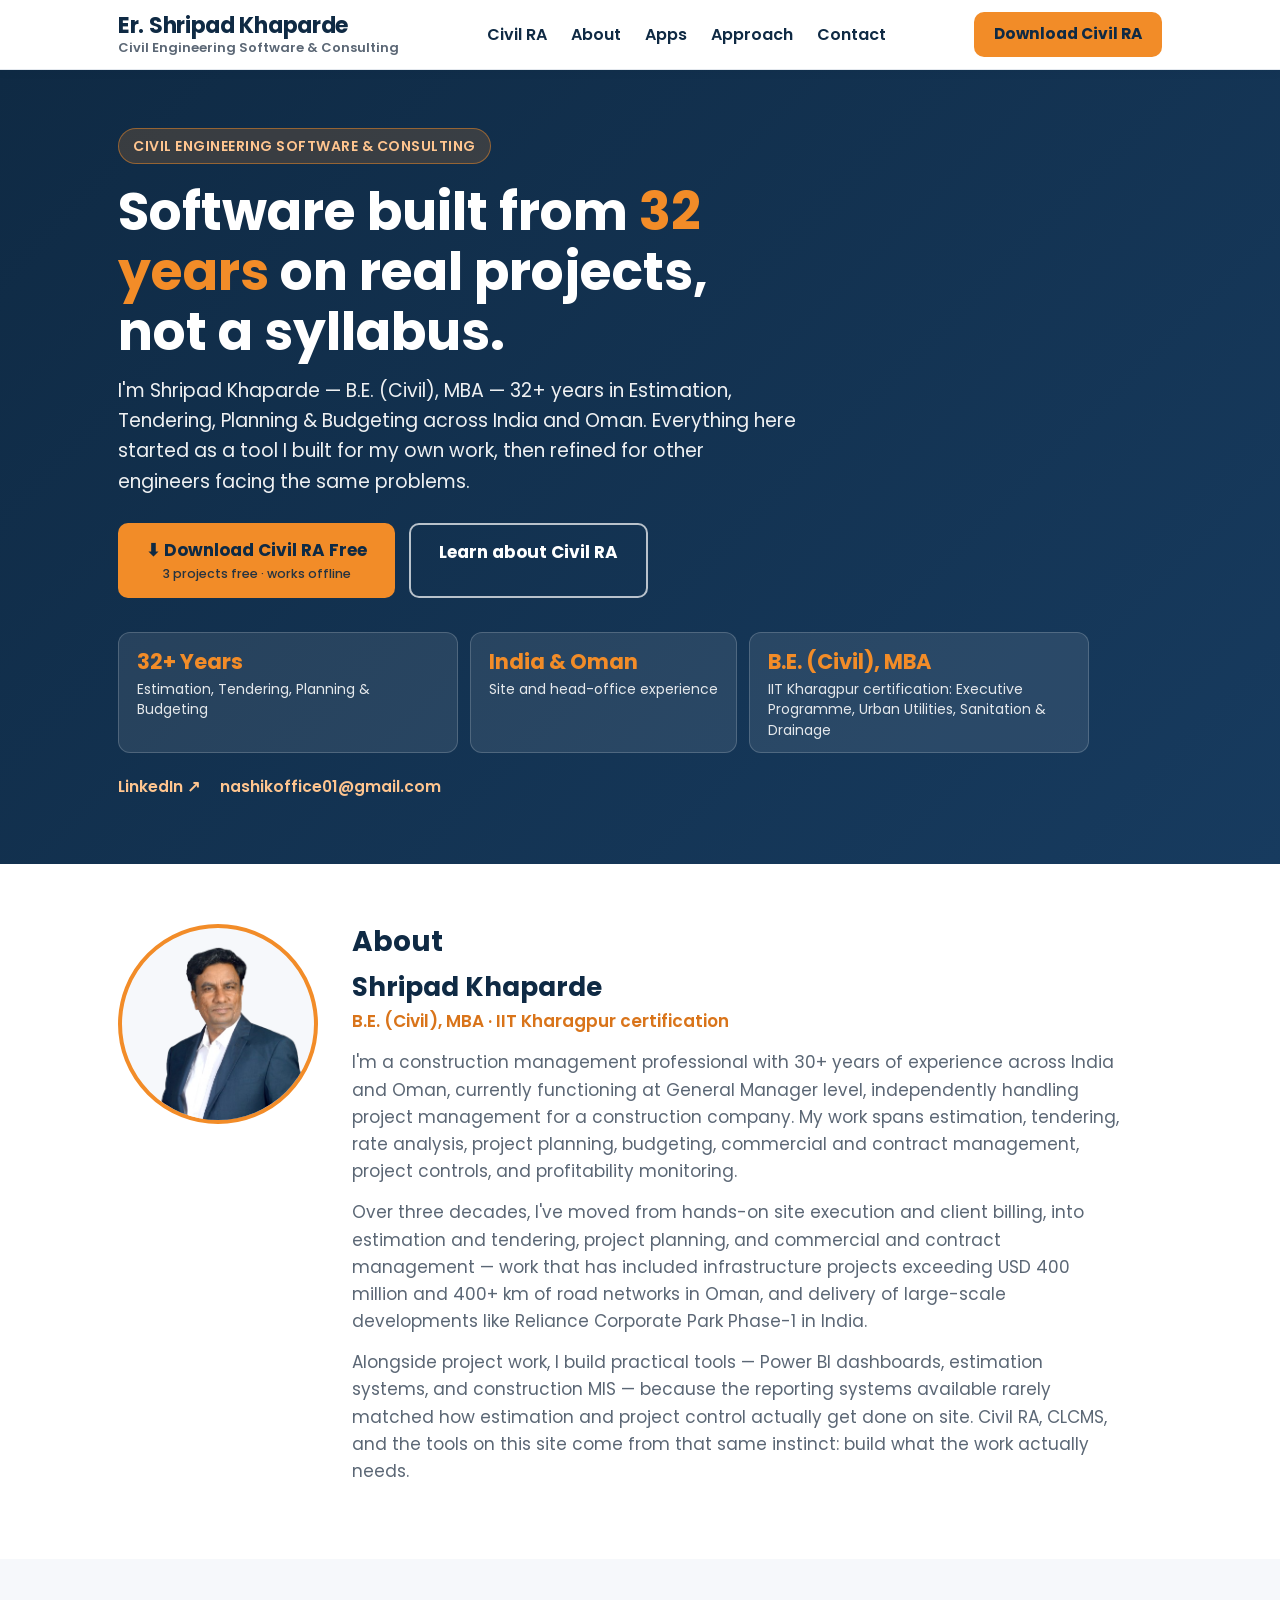
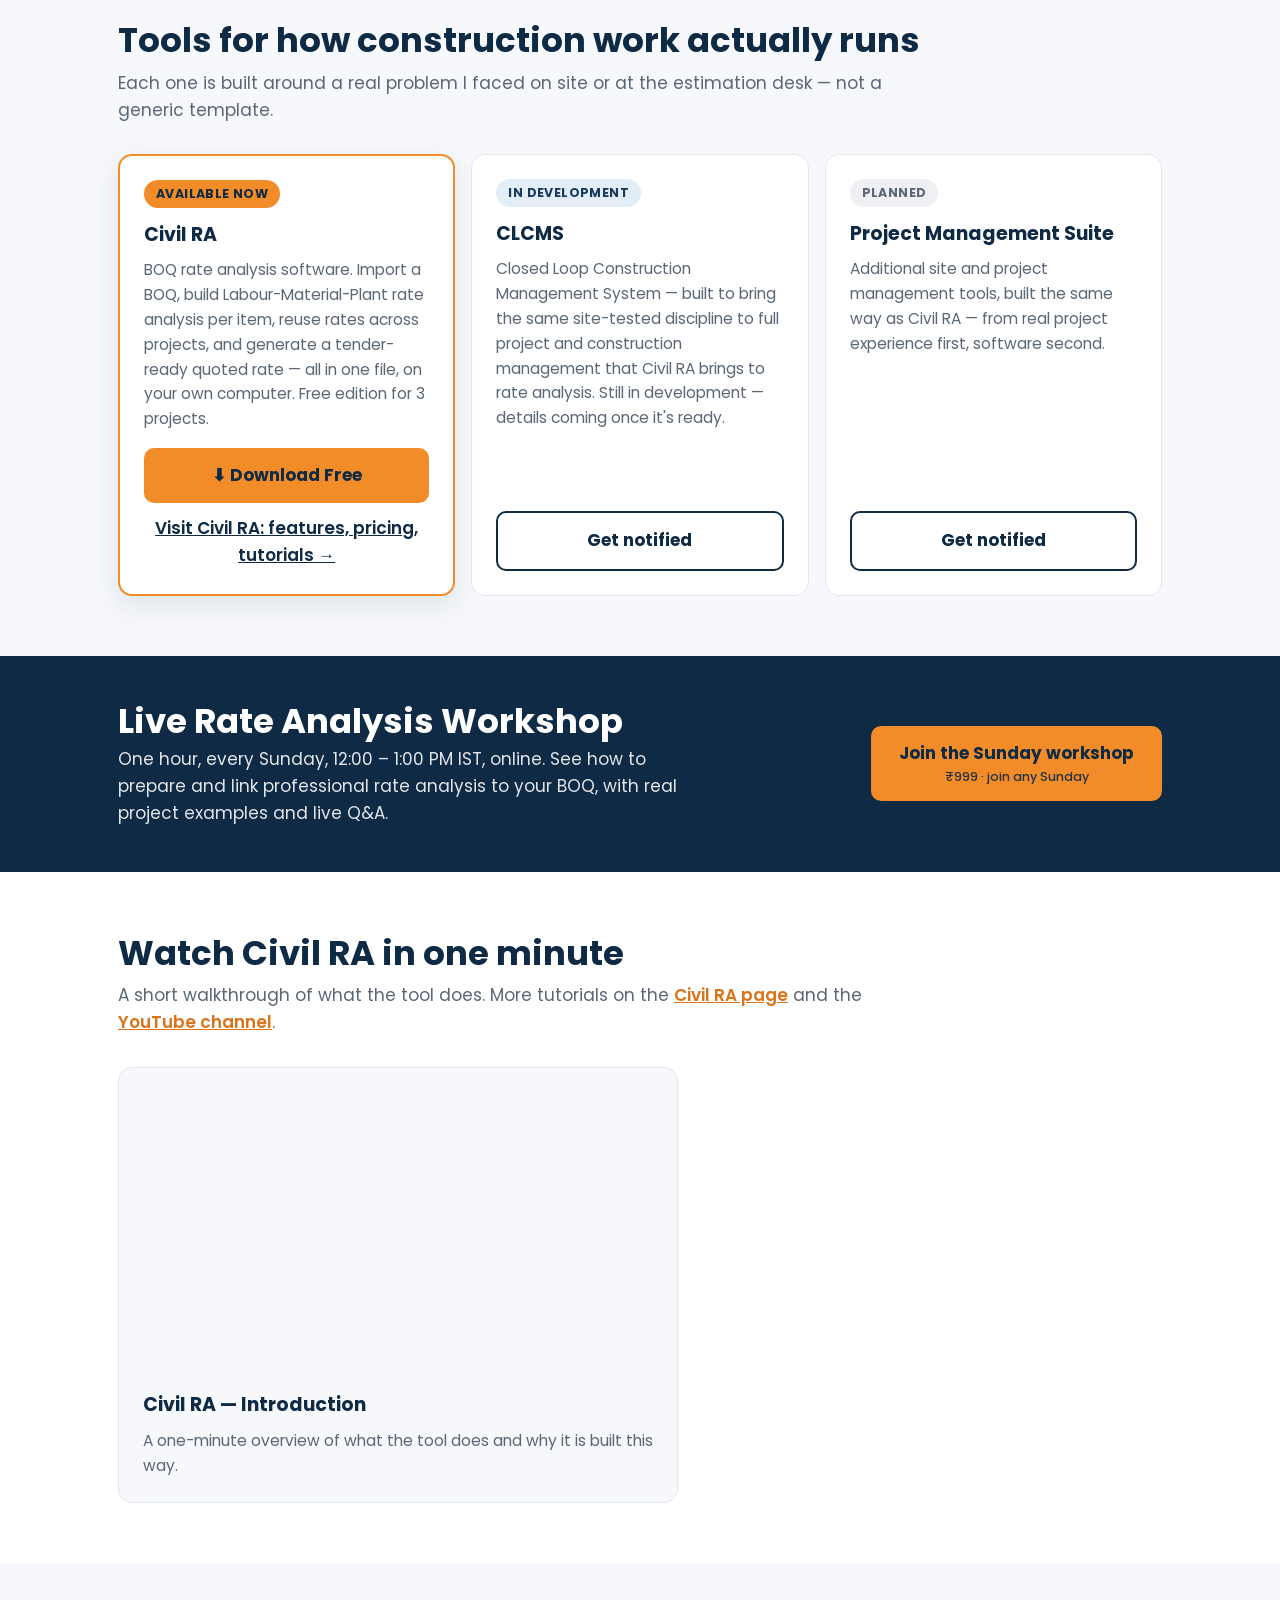
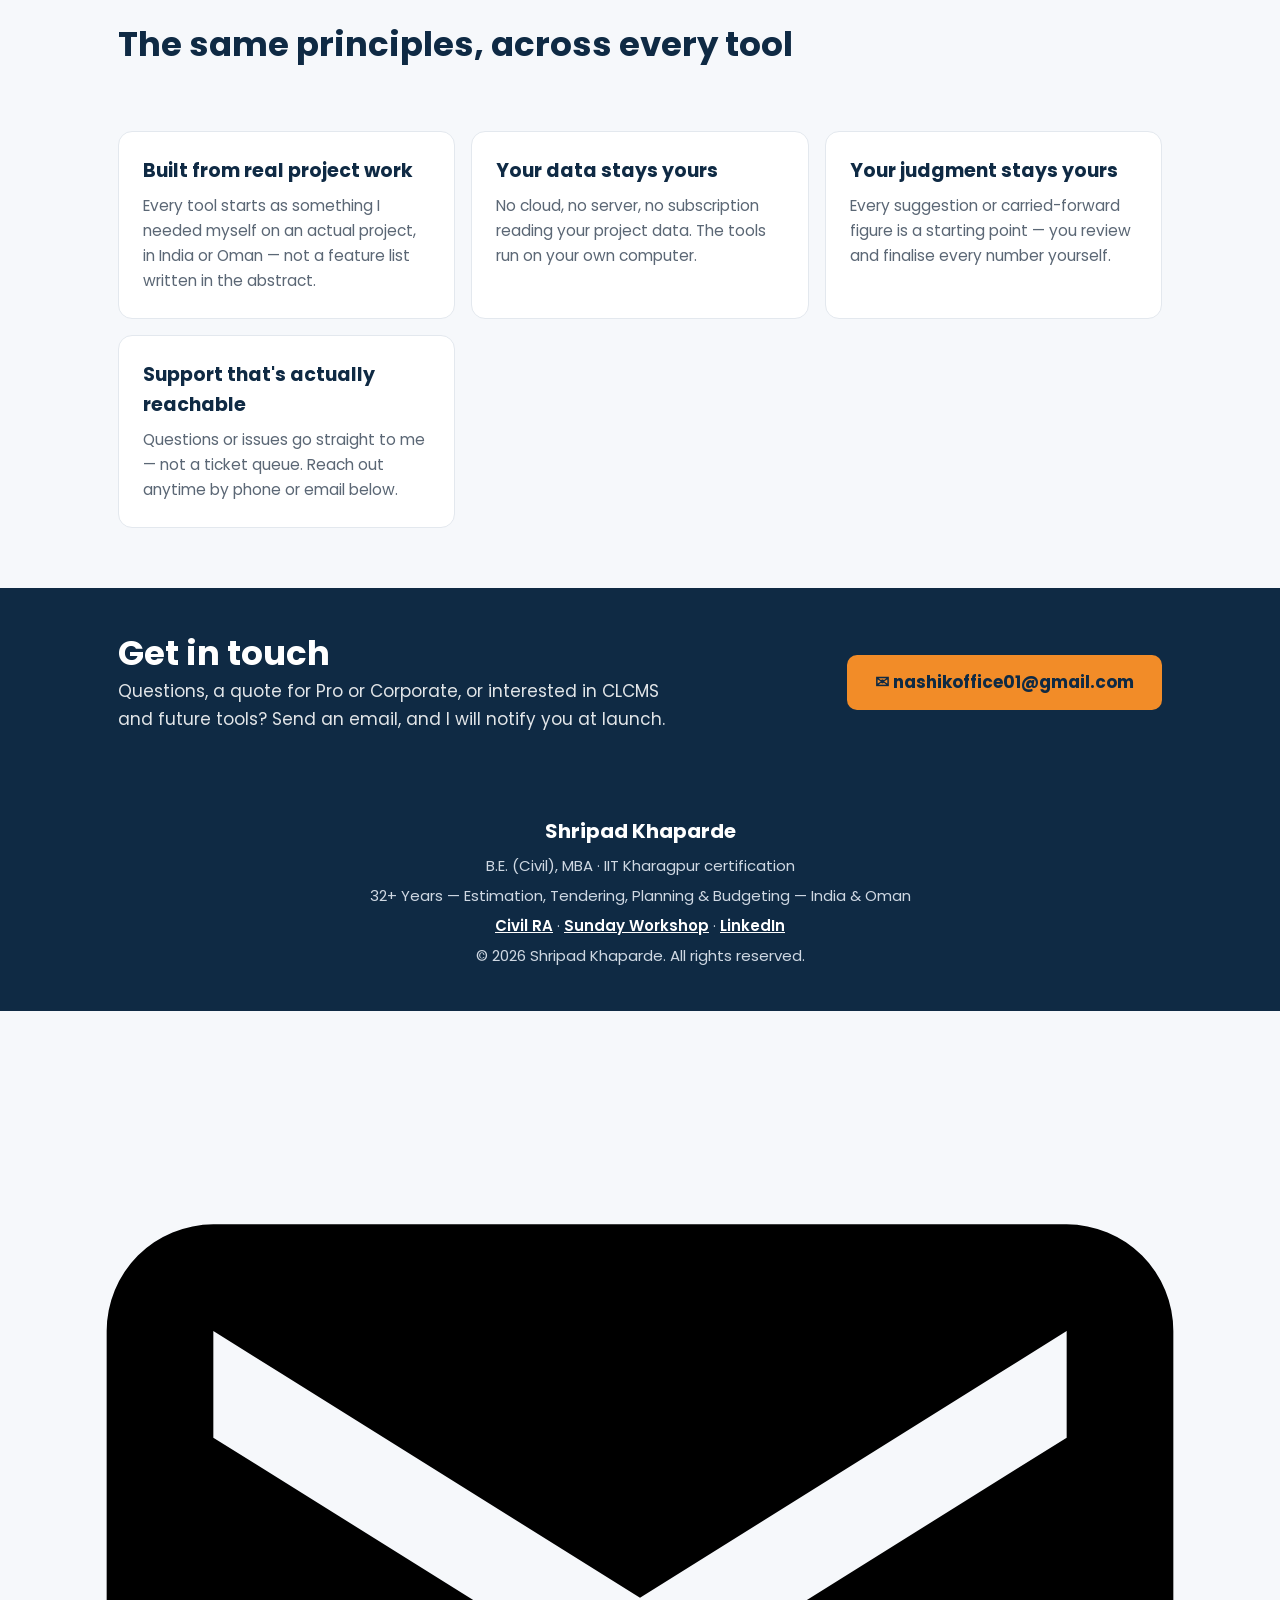
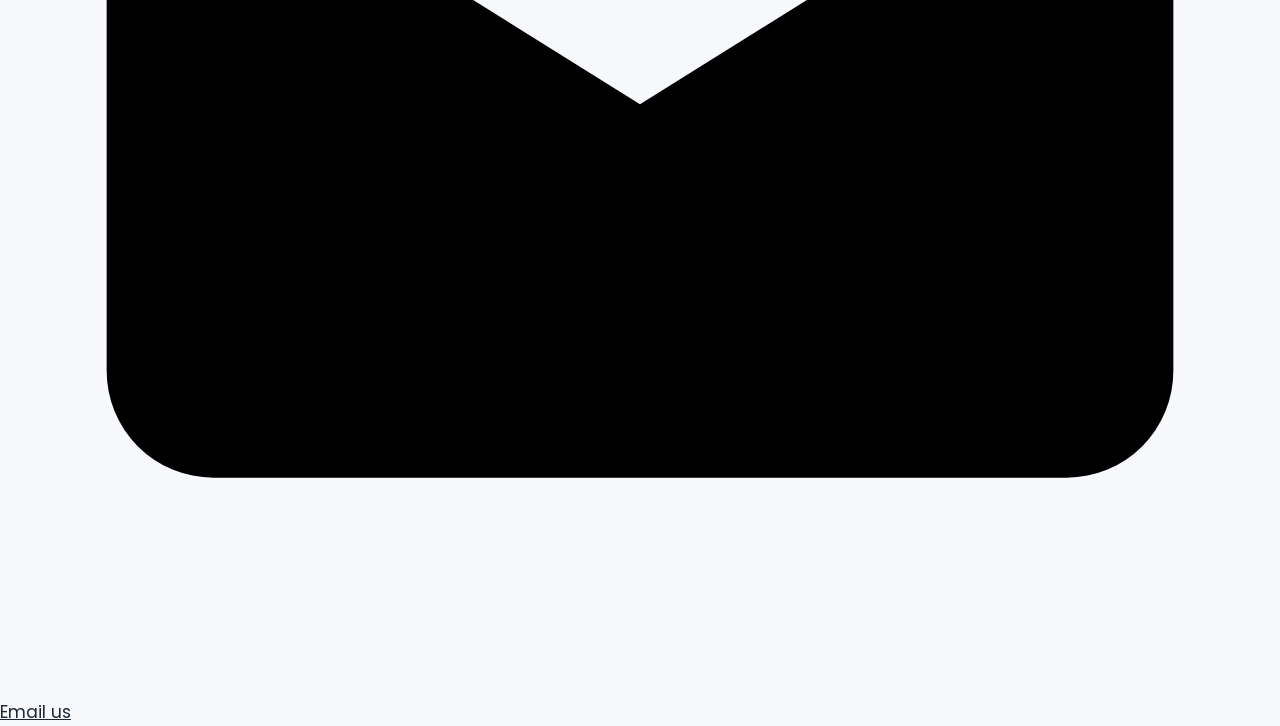
==== commit f5ec3f93: "Update index.html" ====
--- a/index.html
+++ b/index.html
@@ -42,7 +42,6 @@
     <div class="hero-links">
       <a href="https://www.linkedin.com/in/shripad-khaparde115268/" target="_blank" rel="noopener">LinkedIn ↗</a>
       <a href="mailto:nashikoffice01@gmail.com">nashikoffice01@gmail.com</a>
-      <a href="tel:+919960367890">+91 99603 67890</a>
     </div>
   </div>
 </header>
@@ -79,13 +78,13 @@
         <span class="badge b-dev">IN DEVELOPMENT</span>
         <h3>CLCMS</h3>
         <p>Closed Loop Construction Management System — built to bring the same site-tested discipline to full project and construction management that Civil RA brings to rate analysis. Still in development — details coming once it's ready.</p>
-        <a class="btn btn-outline" href="https://wa.me/919960367890?text=Hi%2C%20please%20notify%20me%20about%20CLCMS" target="_blank" rel="noopener">Get notified</a>
+        <a class="btn btn-outline" href="mailto:nashikoffice01@gmail.com?subject=Notify%20me%20about%20CLCMS&amp;body=Name%3A%0AEmail%3A%0A">Get notified</a>
       </div>
       <div class="card">
         <span class="badge b-plan">PLANNED</span>
         <h3>Project Management Suite</h3>
         <p>Additional site and project management tools, built the same way as Civil RA — from real project experience first, software second.</p>
-        <a class="btn btn-outline" href="https://wa.me/919960367890?text=Hi%2C%20please%20notify%20me%20about%20the%20Project%20Management%20Suite" target="_blank" rel="noopener">Get notified</a>
+        <a class="btn btn-outline" href="mailto:nashikoffice01@gmail.com?subject=Notify%20me%20about%20the%20Project%20Management%20Suite&amp;body=Name%3A%0AEmail%3A%0A">Get notified</a>
       </div>
     </div>
   </div>
@@ -126,11 +125,10 @@
   <div class="wrap in">
     <div>
       <h2>Get in touch</h2>
-      <p>Questions, a quote for Pro or Corporate, or interested in CLCMS and future tools? Message or call, and I will notify you at launch.</p>
+      <p>Questions, a quote for Pro or Corporate, or interested in CLCMS and future tools? Send an email, and I will notify you at launch.</p>
     </div>
     <div style="display:flex;gap:12px;flex-wrap:wrap">
-      <a class="btn" href="https://wa.me/919960367890?text=Hi%2C%20I%20have%20a%20question" target="_blank" rel="noopener">WhatsApp +91 99603 67890</a>
-      <a class="btn btn-ghost" href="mailto:nashikoffice01@gmail.com">nashikoffice01@gmail.com</a>
+      <a class="btn" href="mailto:nashikoffice01@gmail.com?subject=Question">✉ nashikoffice01@gmail.com</a>
     </div>
   </div>
 </div>
@@ -143,7 +141,7 @@
   © <span id="year"></span> Shripad Khaparde. All rights reserved.
 </footer>
 
-<a class="wa-float" href="https://wa.me/919960367890?text=Hi%2C%20I%20have%20a%20question" target="_blank" rel="noopener" aria-label="Chat on WhatsApp"><svg viewBox="0 0 24 24"><path d="M12.04 2C6.58 2 2.13 6.45 2.13 11.91c0 1.75.46 3.45 1.32 4.95L2.05 22l5.25-1.38a9.9 9.9 0 0 0 4.74 1.21h.01c5.46 0 9.91-4.45 9.91-9.91C21.96 6.45 17.5 2 12.04 2zm5.8 14.09c-.24.68-1.4 1.3-1.93 1.38-.5.08-1.12.11-1.81-.11-.42-.13-.95-.31-1.64-.6-2.88-1.24-4.76-4.14-4.9-4.33-.14-.19-1.17-1.56-1.17-2.98s.74-2.11 1-2.4c.26-.29.58-.36.77-.36.19 0 .39 0 .55.01.18.01.42-.07.66.5.24.58.83 2 .9 2.15.07.15.12.32.02.51-.1.19-.15.31-.29.48-.15.17-.31.38-.44.51-.15.15-.3.31-.13.6.17.29.76 1.25 1.63 2.03 1.12 1 2.06 1.31 2.35 1.46.29.15.46.13.63-.08.17-.21.72-.84.91-1.13.19-.29.38-.24.63-.14.26.1 1.65.78 1.93.92.29.15.48.22.55.34.07.13.07.75-.17 1.43z"/></svg><span>Chat on WhatsApp</span></a>
+<a class="mail-float" href="mailto:nashikoffice01@gmail.com?subject=Question" aria-label="Email us"><svg viewBox="0 0 24 24"><path d="M20 4H4a2 2 0 0 0-2 2v12a2 2 0 0 0 2 2h16a2 2 0 0 0 2-2V6a2 2 0 0 0-2-2zm0 4-8 5-8-5V6l8 5 8-5v2z"/></svg><span>Email us</span></a>
 <div class="sticky"><div style="font-size:14px"><b>Civil RA</b> · Free edition</div><a class="btn" href="/civilra/get-civil-ra.html">⬇ Download Free</a></div>
 <script>document.getElementById("year").textContent = new Date().getFullYear();</script>
 <script>
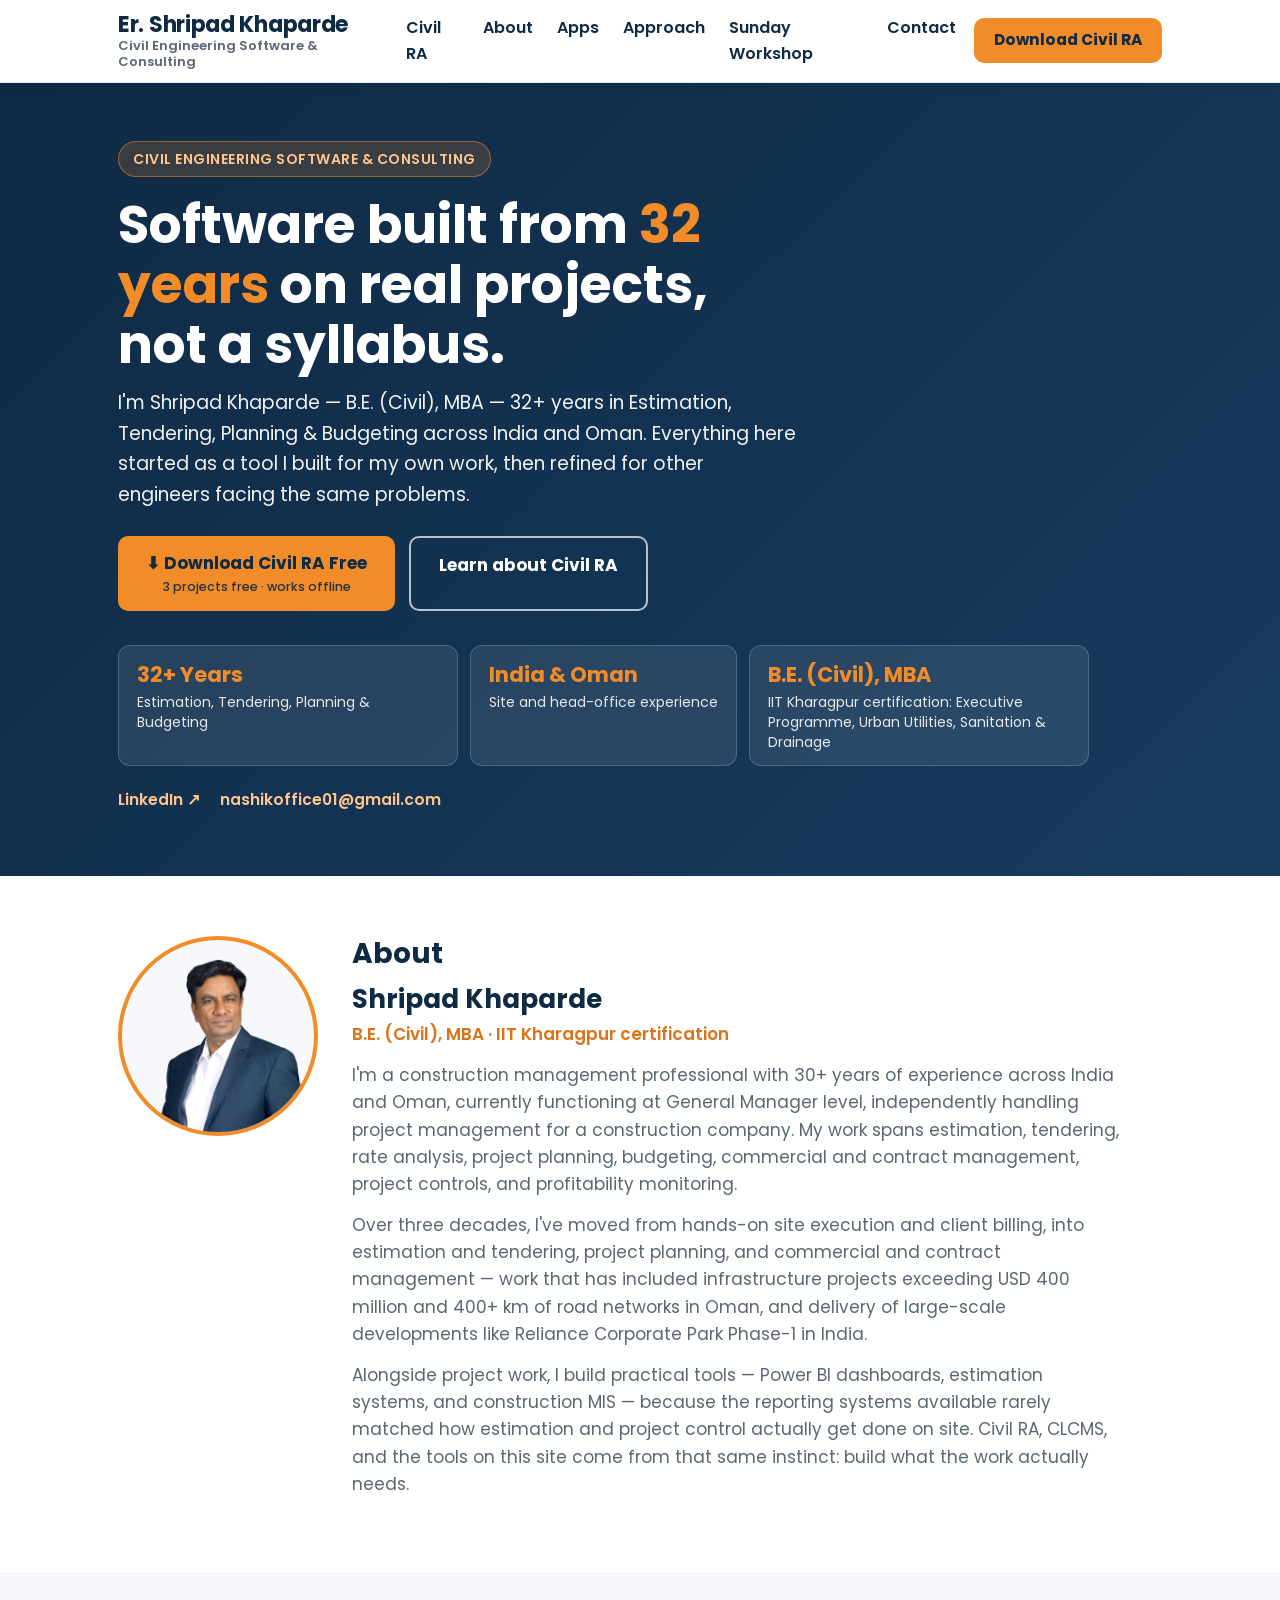
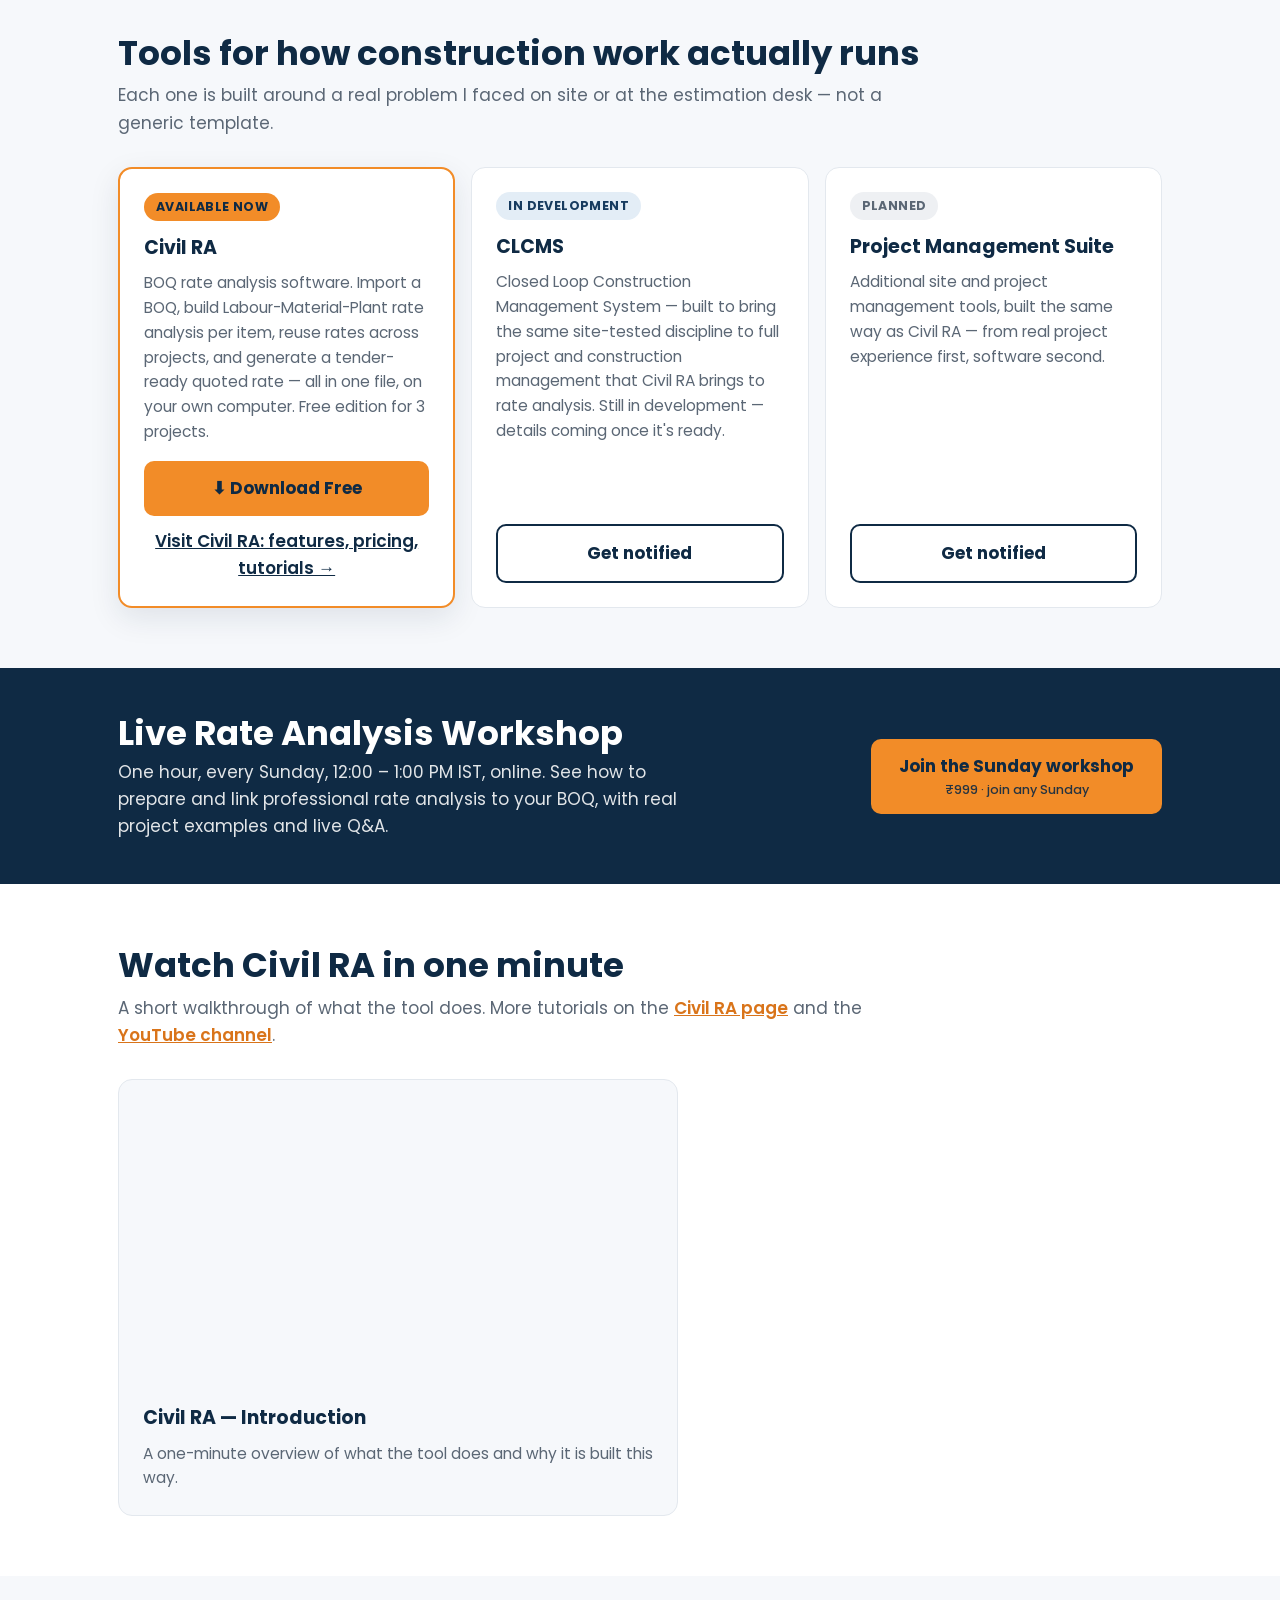
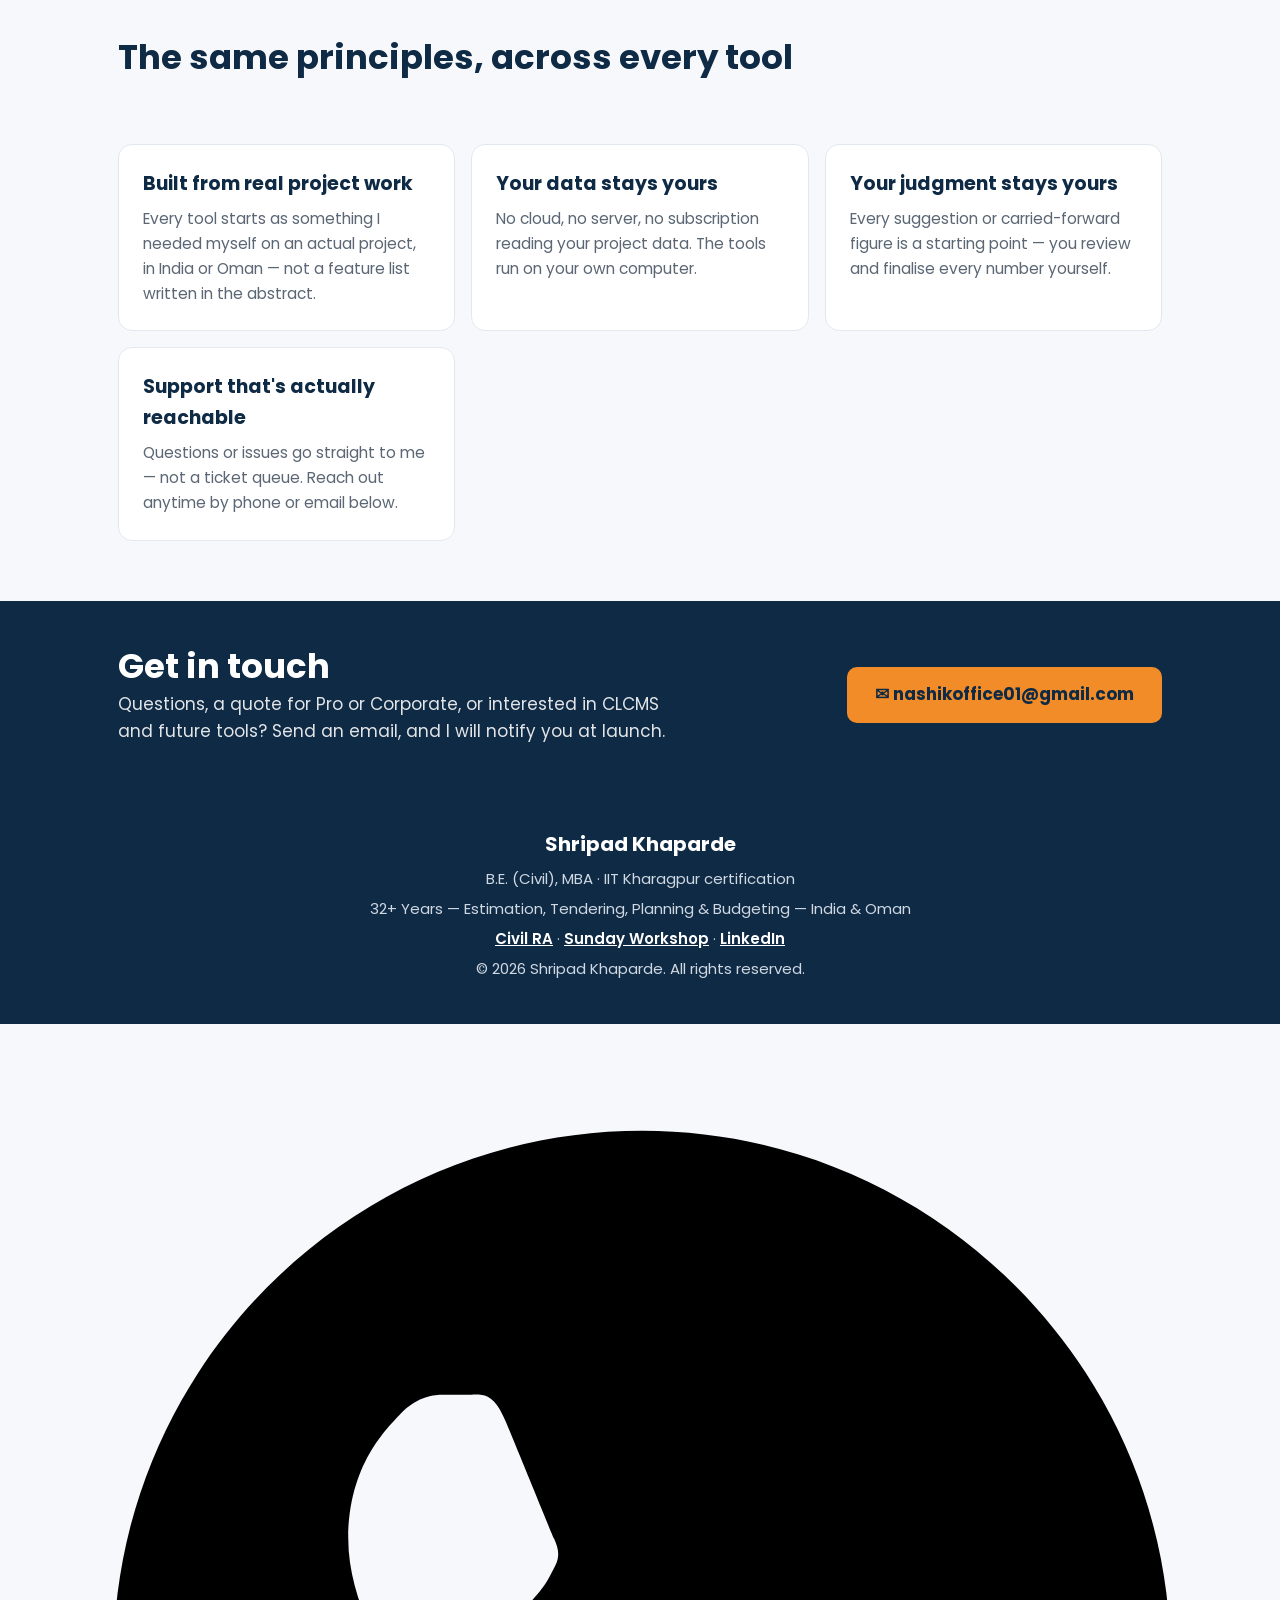
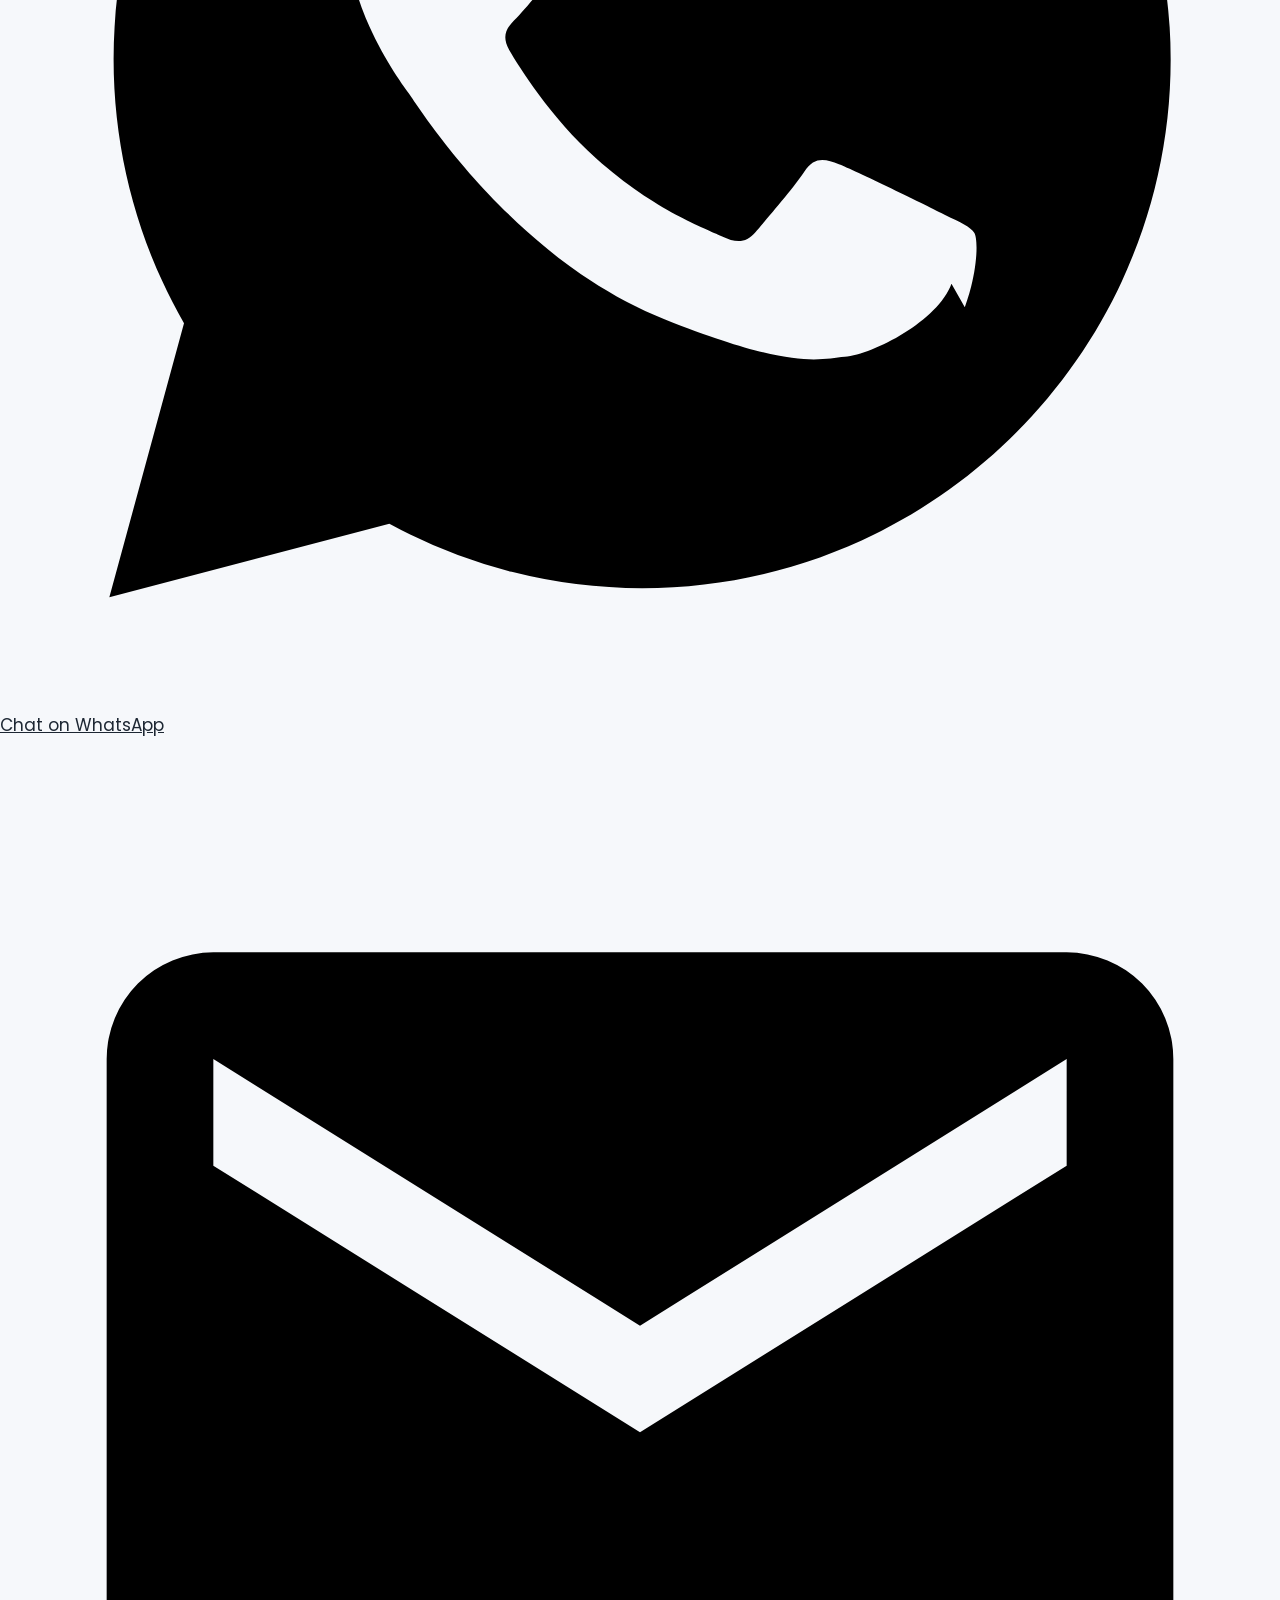
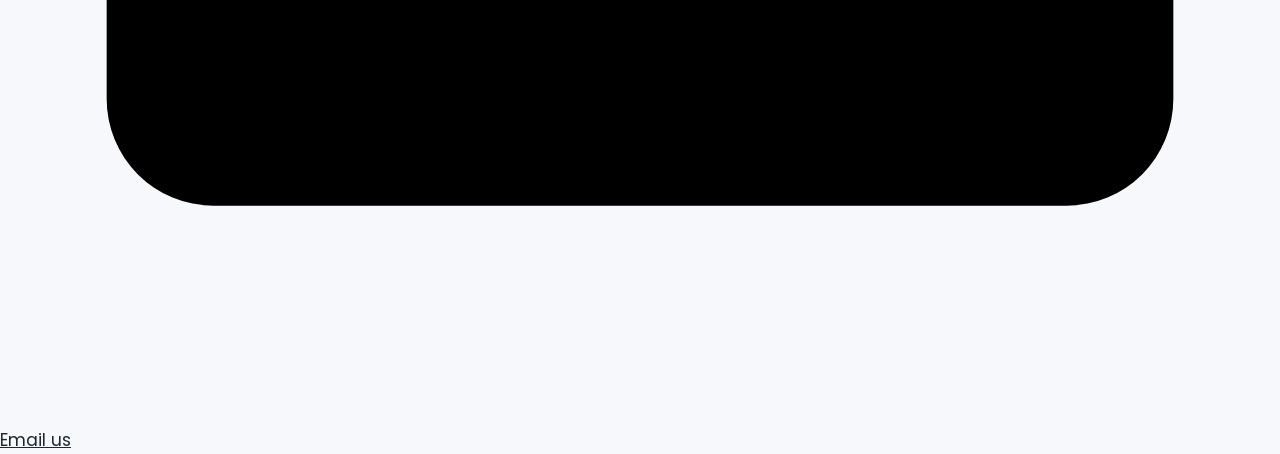
==== commit 8435d6d1: "Update index.html" ====
--- a/index.html
+++ b/index.html
@@ -19,6 +19,7 @@
       <a href="#about">About</a>
       <a href="#apps">Apps</a>
       <a href="#approach">Approach</a>
+      <a href="/webinar.html">Sunday Workshop</a>
       <a href="#contact">Contact</a>
     </nav>
     <a class="btn btn-nav" href="/civilra/get-civil-ra.html">Download Civil RA</a>
@@ -141,7 +142,6 @@
   © <span id="year"></span> Shripad Khaparde. All rights reserved.
 </footer>
 
-<a class="mail-float" href="mailto:nashikoffice01@gmail.com?subject=Question" aria-label="Email us"><svg viewBox="0 0 24 24"><path d="M20 4H4a2 2 0 0 0-2 2v12a2 2 0 0 0 2 2h16a2 2 0 0 0 2-2V6a2 2 0 0 0-2-2zm0 4-8 5-8-5V6l8 5 8-5v2z"/></svg><span>Email us</span></a>
 <div class="sticky"><div style="font-size:14px"><b>Civil RA</b> · Free edition</div><a class="btn" href="/civilra/get-civil-ra.html">⬇ Download Free</a></div>
 <script>document.getElementById("year").textContent = new Date().getFullYear();</script>
 <script>
@@ -160,5 +160,6 @@
     }).join('');
   })();
 </script>
+<div class="contact-float"><a class="cf-wa" href="https://wa.me/919960367890?text=Hello%20Er.%20Shripad%2C%20I%20am%20on%20your%20website." target="_blank" rel="noopener" aria-label="Chat on WhatsApp"><svg viewBox="0 0 24 24"><path d="M12.04 2C6.58 2 2.13 6.45 2.13 11.91c0 1.75.46 3.45 1.32 4.95L2.05 22l5.25-1.38a9.9 9.9 0 0 0 4.74 1.21c5.46 0 9.91-4.45 9.91-9.91S17.5 2 12.04 2zm5.8 14.12c-.25.69-1.45 1.32-2 1.37-.51.05-1 .24-3.37-.7-2.84-1.12-4.65-4.03-4.79-4.22-.14-.19-1.15-1.53-1.15-2.92 0-1.39.73-2.07.99-2.35.26-.28.57-.35.76-.35h.55c.18 0 .42-.07.65.5.25.59.84 2.05.91 2.2.07.15.12.32.02.51-.1.19-.15.31-.29.48-.15.17-.31.37-.44.5-.15.15-.3.31-.13.6.17.29.76 1.25 1.63 2.03 1.12 1 2.06 1.31 2.35 1.46.29.14.46.12.63-.07.17-.2.73-.85.92-1.14.19-.29.39-.24.65-.14.27.1 1.7.8 1.99.95.29.14.48.22.55.34.07.12.07.7-.18 1.39z"/></svg><span>Chat on WhatsApp</span></a><a class="cf-mail" href="mailto:nashikoffice01@gmail.com?subject=Enquiry%20from%20website" aria-label="Email us"><svg viewBox="0 0 24 24"><path d="M20 4H4a2 2 0 0 0-2 2v12a2 2 0 0 0 2 2h16a2 2 0 0 0 2-2V6a2 2 0 0 0-2-2zm0 4-8 5-8-5V6l8 5 8-5v2z"/></svg><span>Email us</span></a></div>
 </body>
 </html>
--- a/site.css
+++ b/site.css
@@ -210,3 +210,9 @@
   .lrow{font-size:15px}
   .about img{width:150px;height:150px}
 }
+
+/* Email button (replaces the WhatsApp float) */
+.mail-float{position:fixed;right:20px;bottom:20px;z-index:60;display:flex;align-items:center;gap:10px;background:var(--orange);color:var(--navy);text-decoration:none;padding:13px 18px;border-radius:999px;font-weight:700;font-size:15px;box-shadow:0 4px 14px rgba(0,0,0,.22)}
+.mail-float:hover{background:var(--orange-d);color:#fff}
+.mail-float svg{width:22px;height:22px;fill:currentColor;flex-shrink:0}
+@media(max-width:640px){.mail-float{bottom:82px;padding:14px}.mail-float span{display:none}}
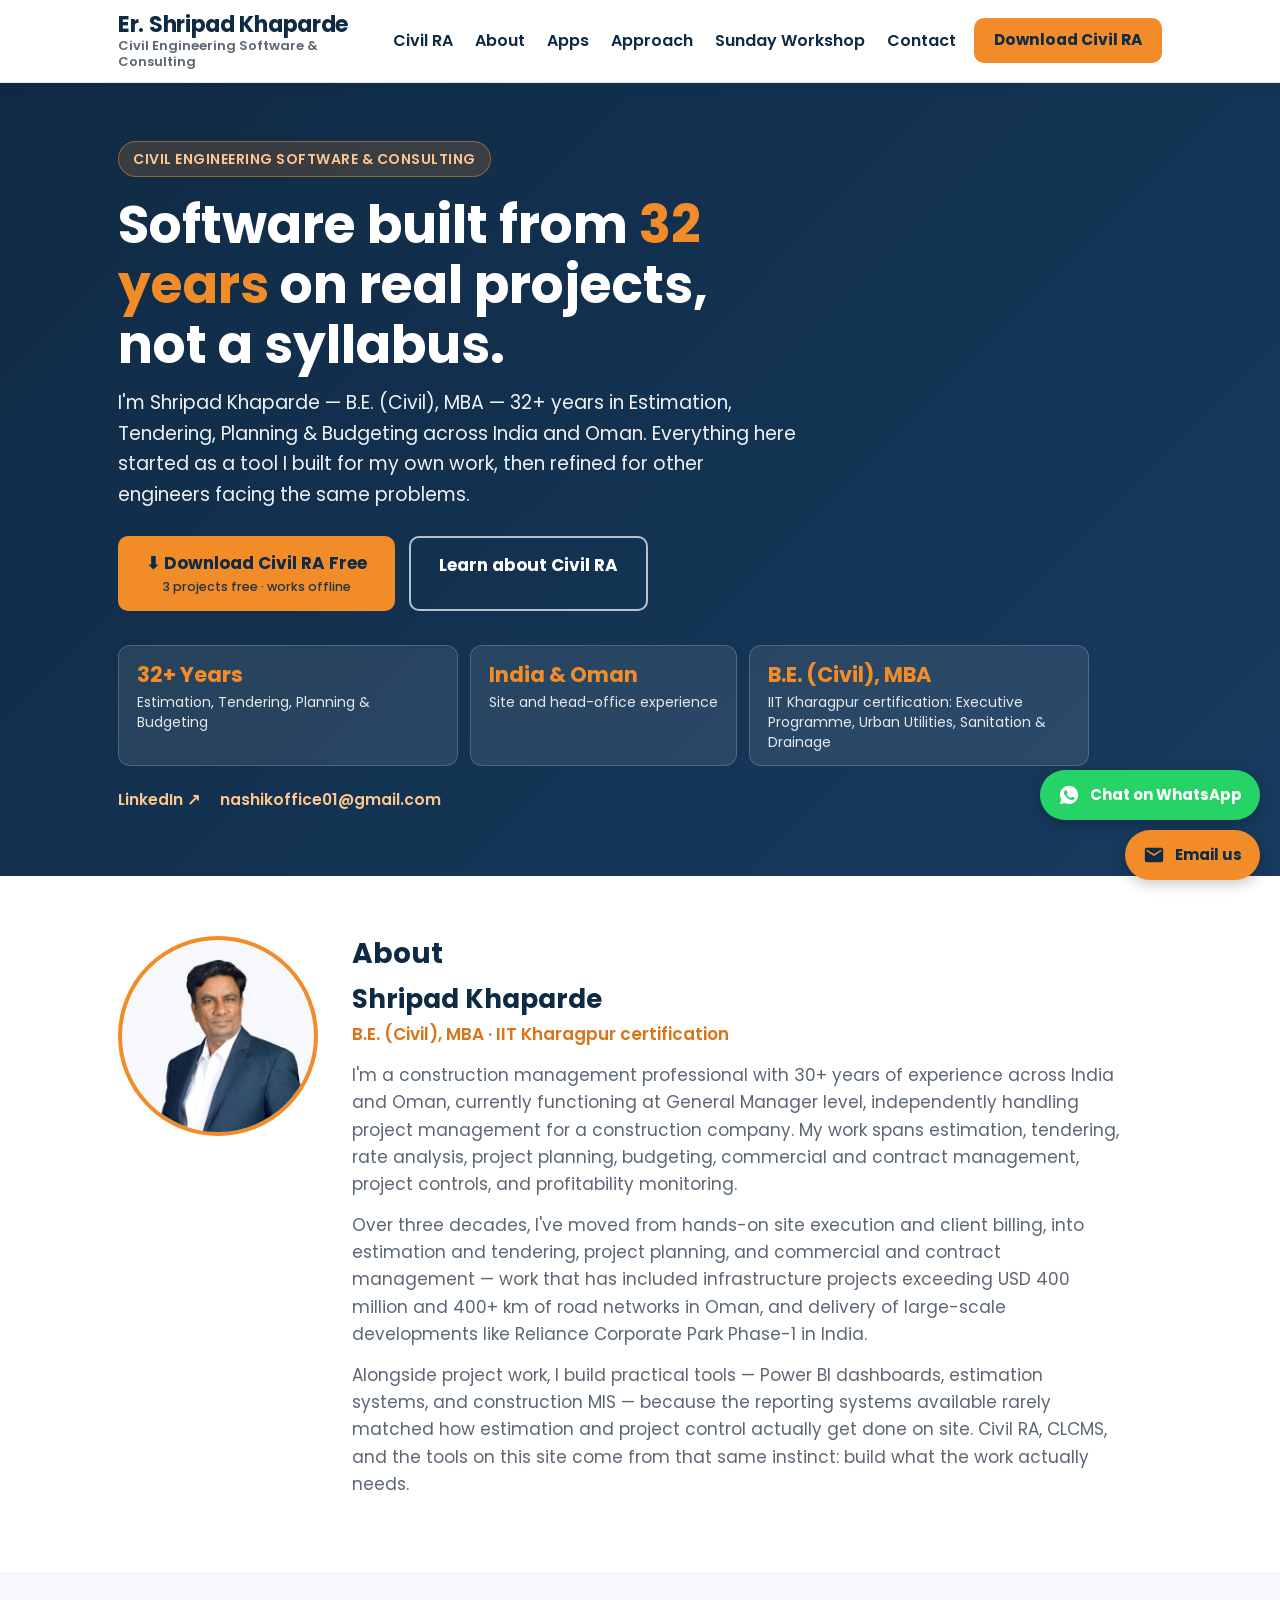
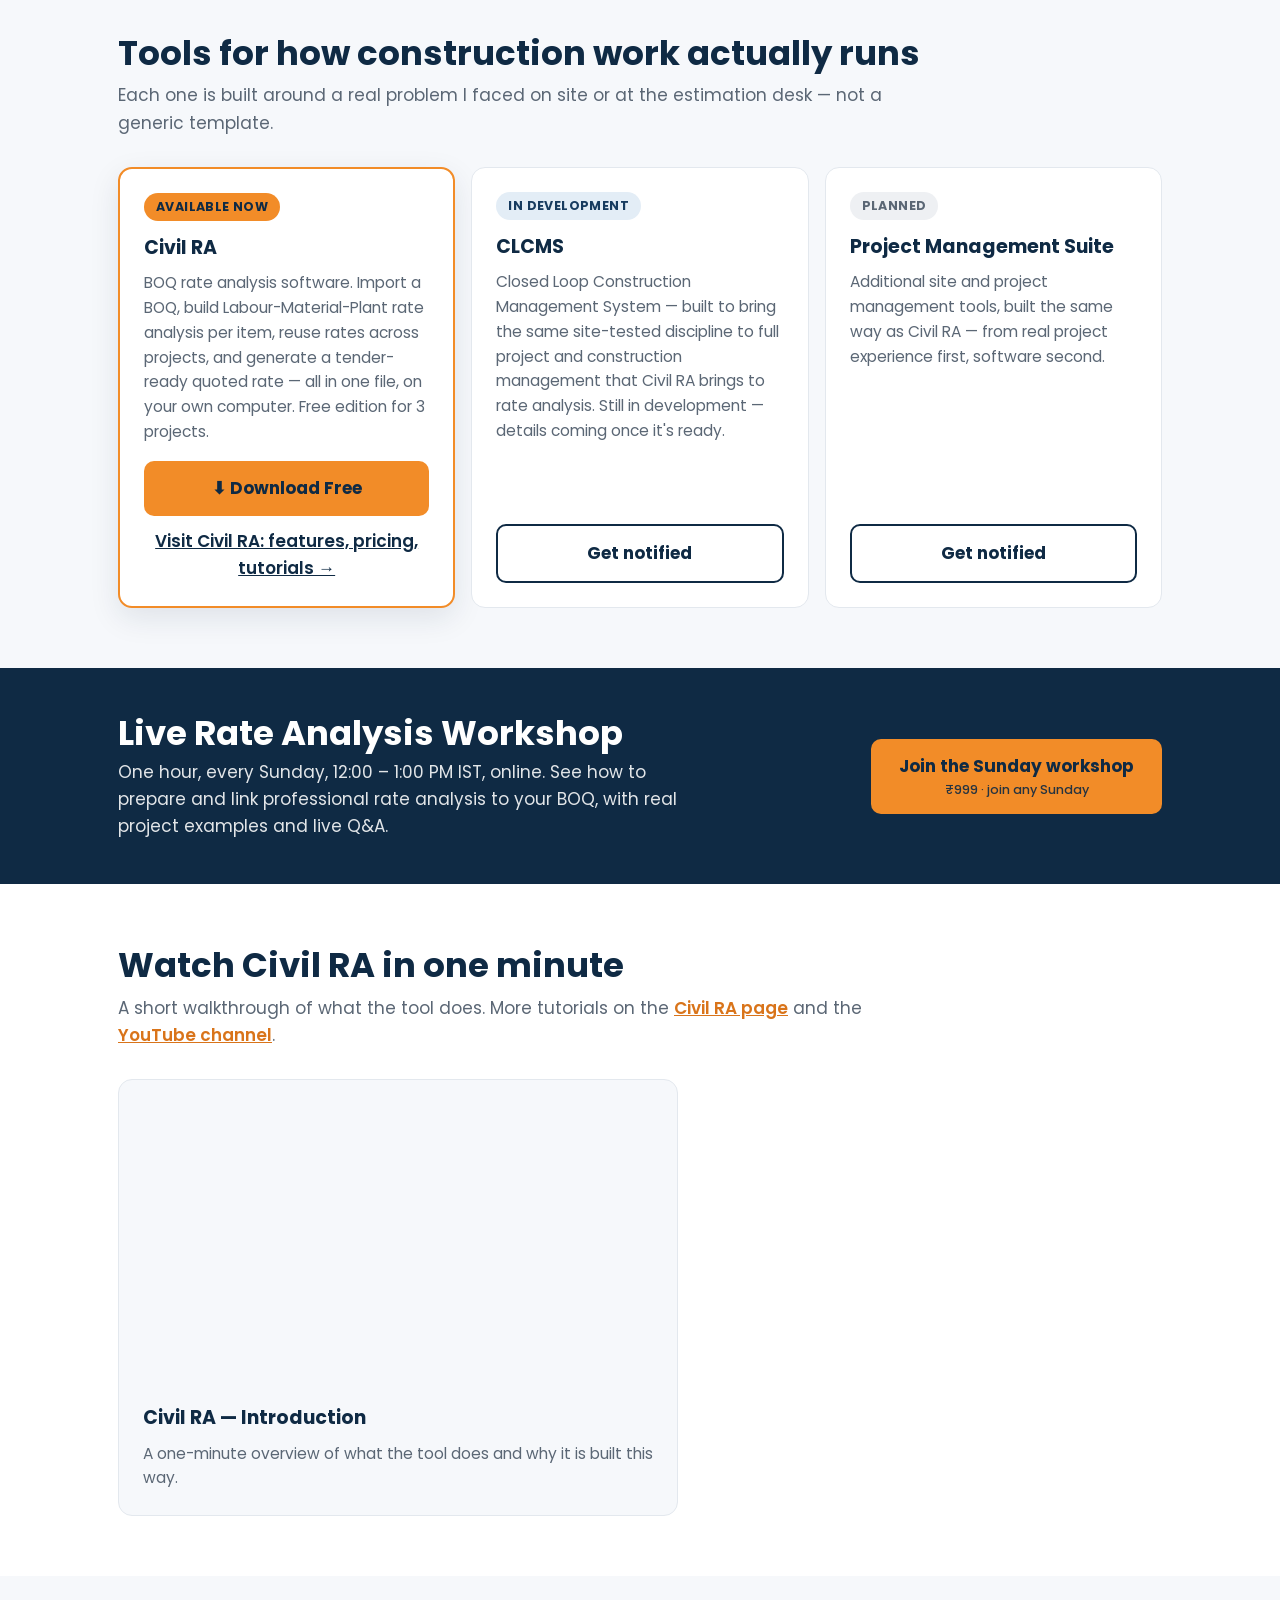
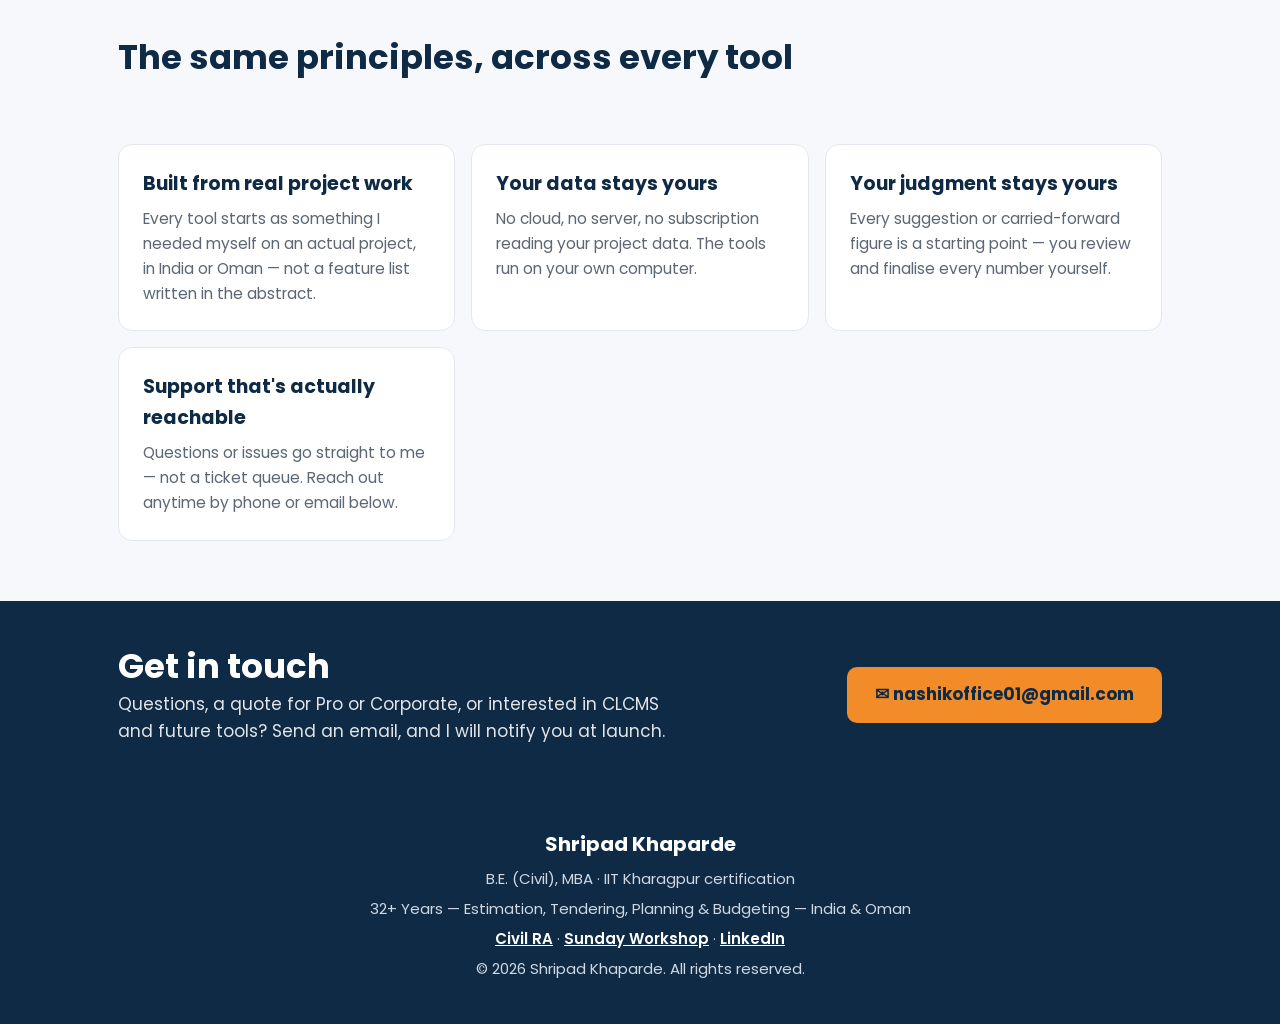
==== commit 62dd0c18: "Update index.html" ====
--- a/index.html
+++ b/index.html
@@ -161,5 +161,45 @@
   })();
 </script>
 <div class="contact-float"><a class="cf-wa" href="https://wa.me/919960367890?text=Hello%20Er.%20Shripad%2C%20I%20am%20on%20your%20website." target="_blank" rel="noopener" aria-label="Chat on WhatsApp"><svg viewBox="0 0 24 24"><path d="M12.04 2C6.58 2 2.13 6.45 2.13 11.91c0 1.75.46 3.45 1.32 4.95L2.05 22l5.25-1.38a9.9 9.9 0 0 0 4.74 1.21c5.46 0 9.91-4.45 9.91-9.91S17.5 2 12.04 2zm5.8 14.12c-.25.69-1.45 1.32-2 1.37-.51.05-1 .24-3.37-.7-2.84-1.12-4.65-4.03-4.79-4.22-.14-.19-1.15-1.53-1.15-2.92 0-1.39.73-2.07.99-2.35.26-.28.57-.35.76-.35h.55c.18 0 .42-.07.65.5.25.59.84 2.05.91 2.2.07.15.12.32.02.51-.1.19-.15.31-.29.48-.15.17-.31.37-.44.5-.15.15-.3.31-.13.6.17.29.76 1.25 1.63 2.03 1.12 1 2.06 1.31 2.35 1.46.29.14.46.12.63-.07.17-.2.73-.85.92-1.14.19-.29.39-.24.65-.14.27.1 1.7.8 1.99.95.29.14.48.22.55.34.07.12.07.7-.18 1.39z"/></svg><span>Chat on WhatsApp</span></a><a class="cf-mail" href="mailto:nashikoffice01@gmail.com?subject=Enquiry%20from%20website" aria-label="Email us"><svg viewBox="0 0 24 24"><path d="M20 4H4a2 2 0 0 0-2 2v12a2 2 0 0 0 2 2h16a2 2 0 0 0 2-2V6a2 2 0 0 0-2-2zm0 4-8 5-8-5V6l8 5 8-5v2z"/></svg><span>Email us</span></a></div>
+<style>
+#mp-bg{position:fixed;inset:0;background:rgba(15,42,68,.6);z-index:200;display:none;align-items:center;justify-content:center;padding:16px}
+#mp-box{background:#fff;border-radius:14px;max-width:380px;width:100%;padding:22px;font-family:Poppins,Arial,sans-serif;box-shadow:0 10px 40px rgba(0,0,0,.35)}
+#mp-box h3{margin:0 0 4px;font-size:19px;color:#0f2a44}
+#mp-box p{margin:0 0 14px;font-size:14.5px;color:#4a5b6c}
+#mp-box a,#mp-box button{display:block;width:100%;box-sizing:border-box;text-align:center;padding:12px;margin-top:9px;border-radius:9px;font:600 15.5px Poppins,Arial,sans-serif;text-decoration:none;cursor:pointer;border:2px solid #0f2a44;background:#fff;color:#0f2a44}
+#mp-box a.pri{background:#f28c28;border-color:#f28c28}
+#mp-box input{display:block;width:100%;box-sizing:border-box;padding:11px;margin-top:6px;border:2px solid #cfd8e3;border-radius:9px;font:500 15px Poppins,Arial,sans-serif}
+#mp-box label{display:block;margin-top:12px;font-size:13.5px;color:#4a5b6c;font-weight:600}
+#mp-box button.cl{border:0;color:#6b7a89;font-weight:500}
+</style>
+<div id="mp-bg"><div id="mp-box" role="dialog" aria-label="Send email"><h3>Send us an email</h3><p>Choose how you want to write to <b id="mp-a"></b></p>
+<label for="mp-cc">CC a copy to (optional), e.g. your manager</label><input id="mp-cc" type="email" placeholder="manager@company.com" autocomplete="off">
+<a class="pri" id="mp-g" target="_blank" rel="noopener">Open Gmail</a><a id="mp-o" target="_blank" rel="noopener">Open Outlook</a><a id="mp-d">Use my computer's mail app</a><button id="mp-c">Copy email address</button><button class="cl" id="mp-x">Close</button></div></div>
+<script>
+(function(){
+  var bg=document.getElementById('mp-bg'), cur={};
+  function build(){var cc=encodeURIComponent((document.getElementById('mp-cc').value||'').trim()), x=cc?'&cc='+cc:'';
+    document.getElementById('mp-g').href='https://mail.google.com/mail/?view=cm&fs=1&to='+cur.to+'&su='+cur.su+'&body='+cur.bd+x;
+    document.getElementById('mp-o').href='https://outlook.live.com/mail/0/deeplink/compose?to='+cur.to+'&subject='+cur.su+'&body='+cur.bd+x;
+    document.getElementById('mp-d').href='mailto:'+cur.to+'?subject='+cur.su+'&body='+cur.bd+x;}
+  document.getElementById('mp-cc').addEventListener('input',build);
+  if(/Android|iPhone|iPad|iPod|Mobile/i.test(navigator.userAgent)) return;
+  document.addEventListener('click',function(e){
+    var a=e.target.closest&&e.target.closest('a[href^="mailto:"]'); if(!a) return;
+    e.preventDefault();
+    var h=a.getAttribute('href').replace(/&amp;/g,'&'), q=h.indexOf('?'), to=h.slice(7,q<0?undefined:q), p={};
+    if(q>=0) h.slice(q+1).split('&').forEach(function(kv){var i=kv.indexOf('=');p[kv.slice(0,i)]=decodeURIComponent(kv.slice(i+1));});
+    cur={to:to,su:encodeURIComponent(p.subject||''),bd:encodeURIComponent(p.body||'')};
+    document.getElementById('mp-a').textContent=to;
+    document.getElementById('mp-c').textContent='Copy email address';
+    build();
+    bg.style.display='flex';
+  });
+  document.getElementById('mp-x').onclick=function(){bg.style.display='none'};
+  bg.addEventListener('click',function(e){if(e.target===bg)bg.style.display='none'});
+  document.getElementById('mp-c').onclick=function(){var b=this,t=document.getElementById('mp-a').textContent;
+    (navigator.clipboard?navigator.clipboard.writeText(t):Promise.reject()).then(function(){b.textContent='Copied: '+t},function(){b.textContent=t+' (copy manually)'});};
+})();
+</script>
 </body>
 </html>
--- a/site.css
+++ b/site.css
@@ -14,12 +14,12 @@
 /* ---------- Nav ---------- */
 header.nav{position:sticky;top:0;z-index:50;background:#fff;border-bottom:1px solid var(--line);box-shadow:0 2px 10px rgba(15,42,68,.05)}
 .nav-inner{max-width:1080px;margin:0 auto;padding:12px 18px;display:flex;align-items:center;justify-content:space-between;gap:18px}
-.brand{font-weight:700;font-size:26px;color:var(--navy);text-decoration:none;letter-spacing:-.3px;line-height:1.2}
+.brand{font-weight:700;font-size:26px;color:var(--navy);text-decoration:none;letter-spacing:-.3px;line-height:1.2;white-space:nowrap}
 .brand span{color:var(--orange-d)}
 .brand small{display:block;font-size:13px;font-weight:600;color:var(--muted);letter-spacing:0}
-.brand.person{font-size:22px}
-.nav-links{display:flex;gap:24px;font-size:16px;font-weight:600;color:var(--navy)}
-.nav-links a{text-decoration:none}
+.brand.person{font-size:22px;white-space:normal}
+.nav-links{display:flex;gap:22px;font-size:16px;font-weight:600;color:var(--navy)}
+.nav-links a{text-decoration:none;white-space:nowrap}
 .nav-links a:hover{color:var(--orange-d)}
 .back{font-weight:600;color:var(--navy);text-decoration:none;font-size:15.5px}
 .back:hover{color:var(--orange-d)}
@@ -211,8 +211,11 @@
   .about img{width:150px;height:150px}
 }
 
-/* Email button (replaces the WhatsApp float) */
-.mail-float{position:fixed;right:20px;bottom:20px;z-index:60;display:flex;align-items:center;gap:10px;background:var(--orange);color:var(--navy);text-decoration:none;padding:13px 18px;border-radius:999px;font-weight:700;font-size:15px;box-shadow:0 4px 14px rgba(0,0,0,.22)}
-.mail-float:hover{background:var(--orange-d);color:#fff}
-.mail-float svg{width:22px;height:22px;fill:currentColor;flex-shrink:0}
-@media(max-width:640px){.mail-float{bottom:82px;padding:14px}.mail-float span{display:none}}
+/* Contact buttons on every page: WhatsApp = quick chat, Email = enquiries */
+.contact-float{position:fixed;right:20px;bottom:20px;z-index:60;display:flex;flex-direction:column;gap:10px;align-items:flex-end}
+.contact-float a{display:flex;align-items:center;gap:10px;text-decoration:none;padding:13px 18px;border-radius:999px;font-weight:700;font-size:15px;box-shadow:0 4px 14px rgba(0,0,0,.22)}
+.contact-float svg{width:22px;height:22px;fill:currentColor;flex-shrink:0}
+.cf-wa{background:#25D366;color:#fff}.cf-wa:hover{background:#1ebe5b}
+.cf-mail{background:var(--orange);color:var(--navy)}.cf-mail:hover{background:var(--orange-d);color:#fff}
+@media(max-width:640px){.contact-float{bottom:14px;right:14px}.contact-float a{padding:14px}.contact-float a span{display:none}
+ body.has-sticky .contact-float{bottom:82px}}
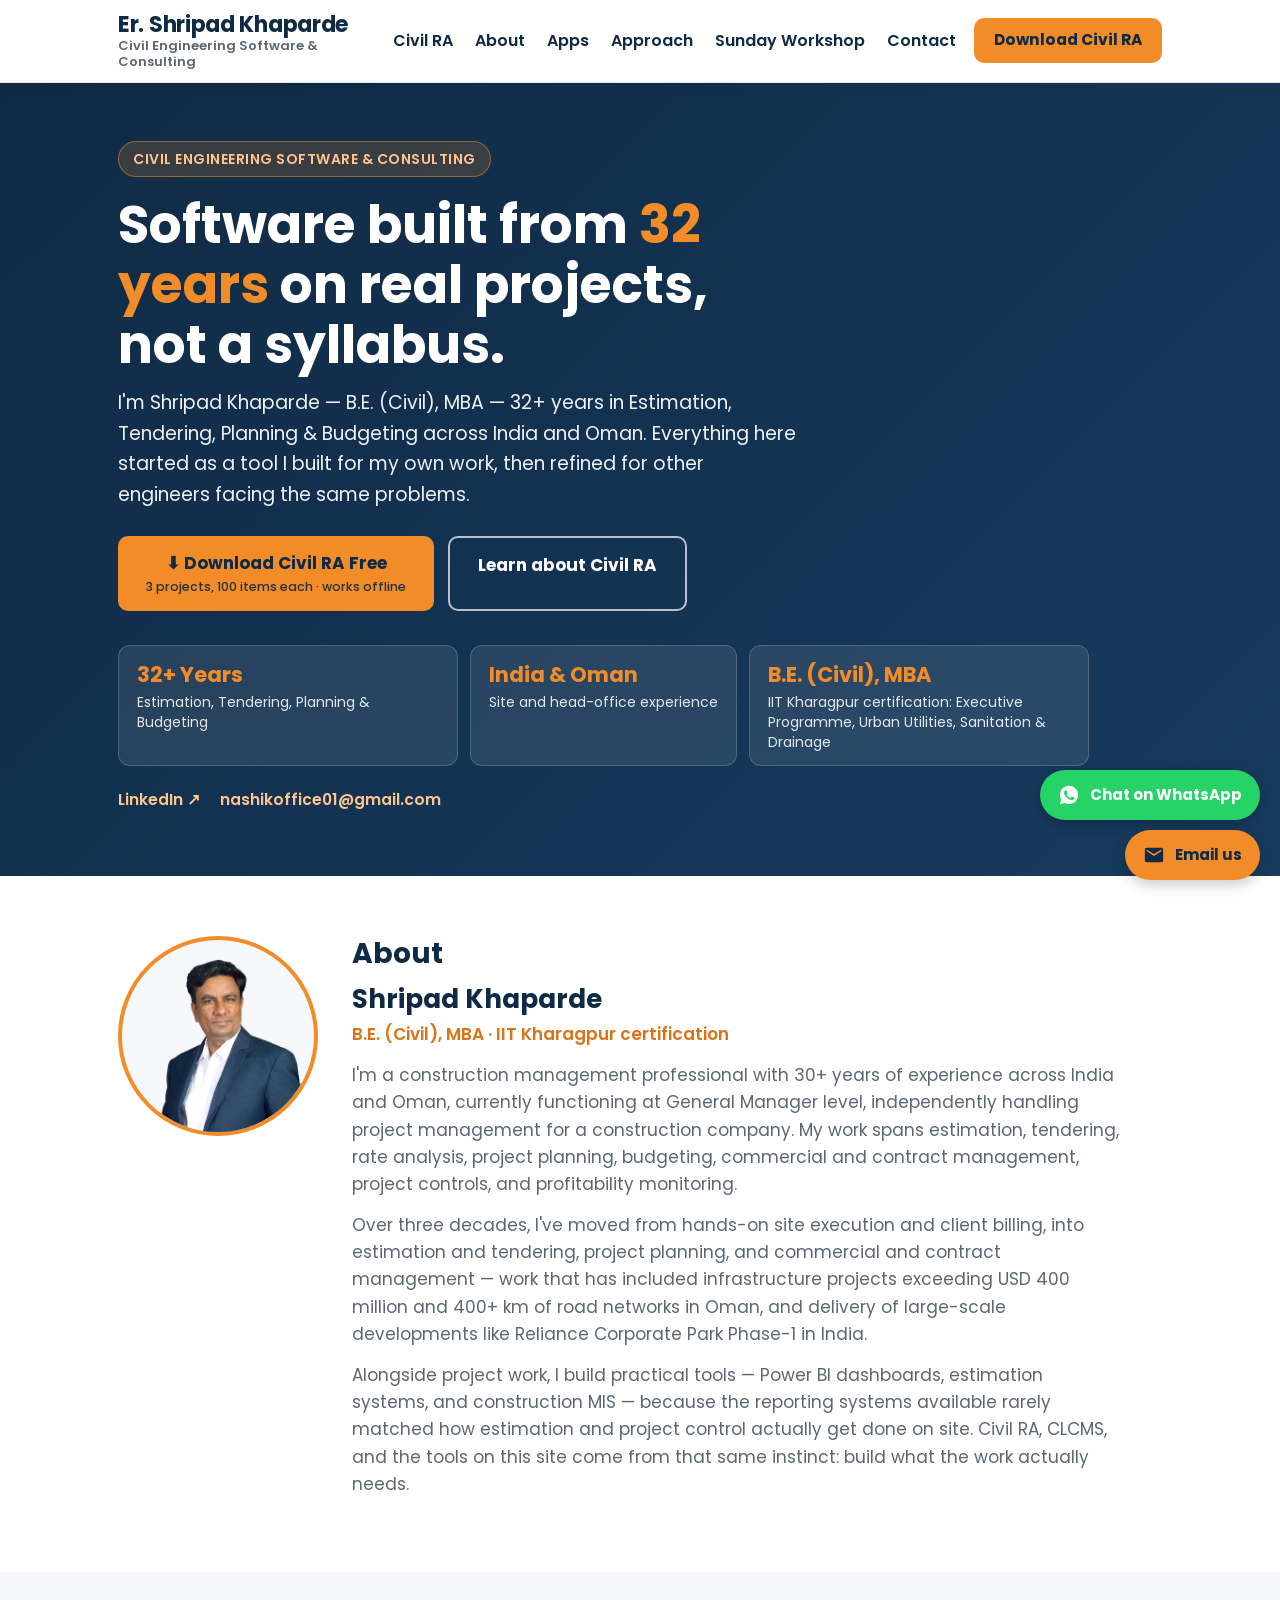
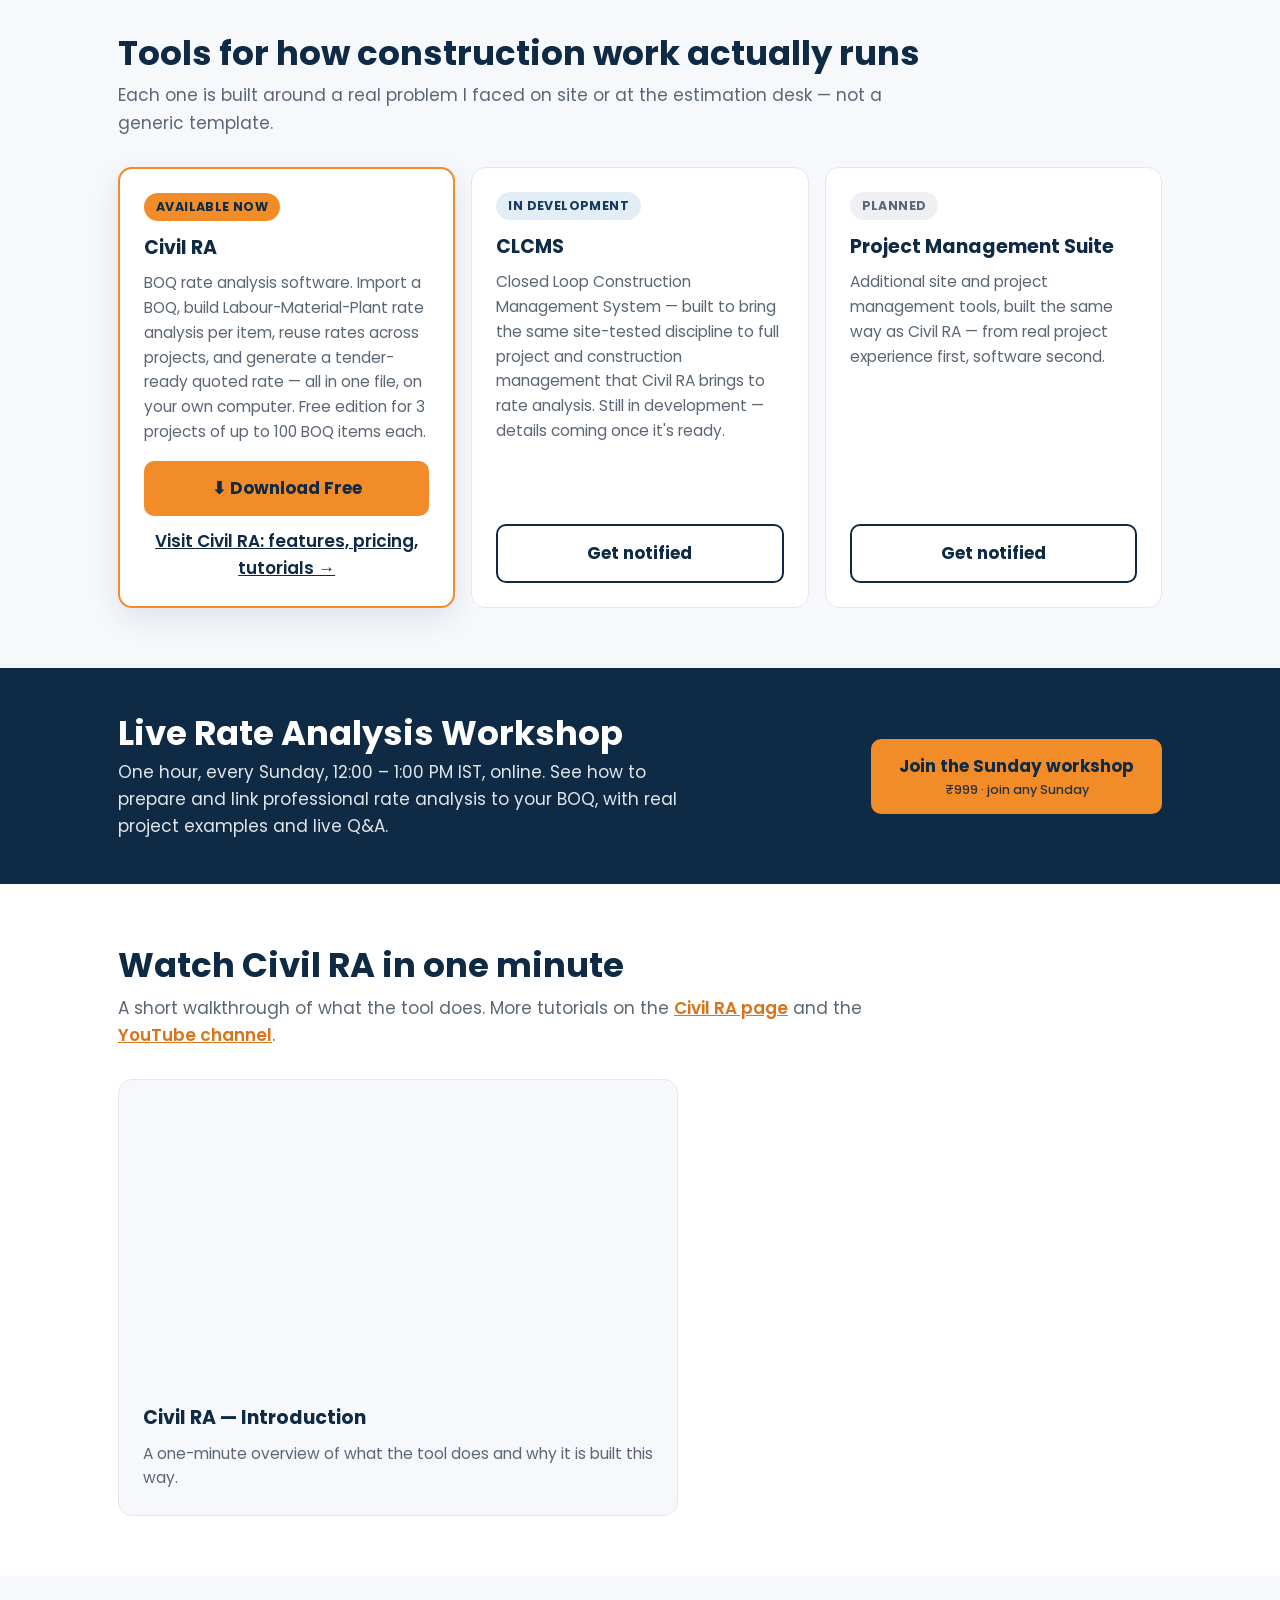
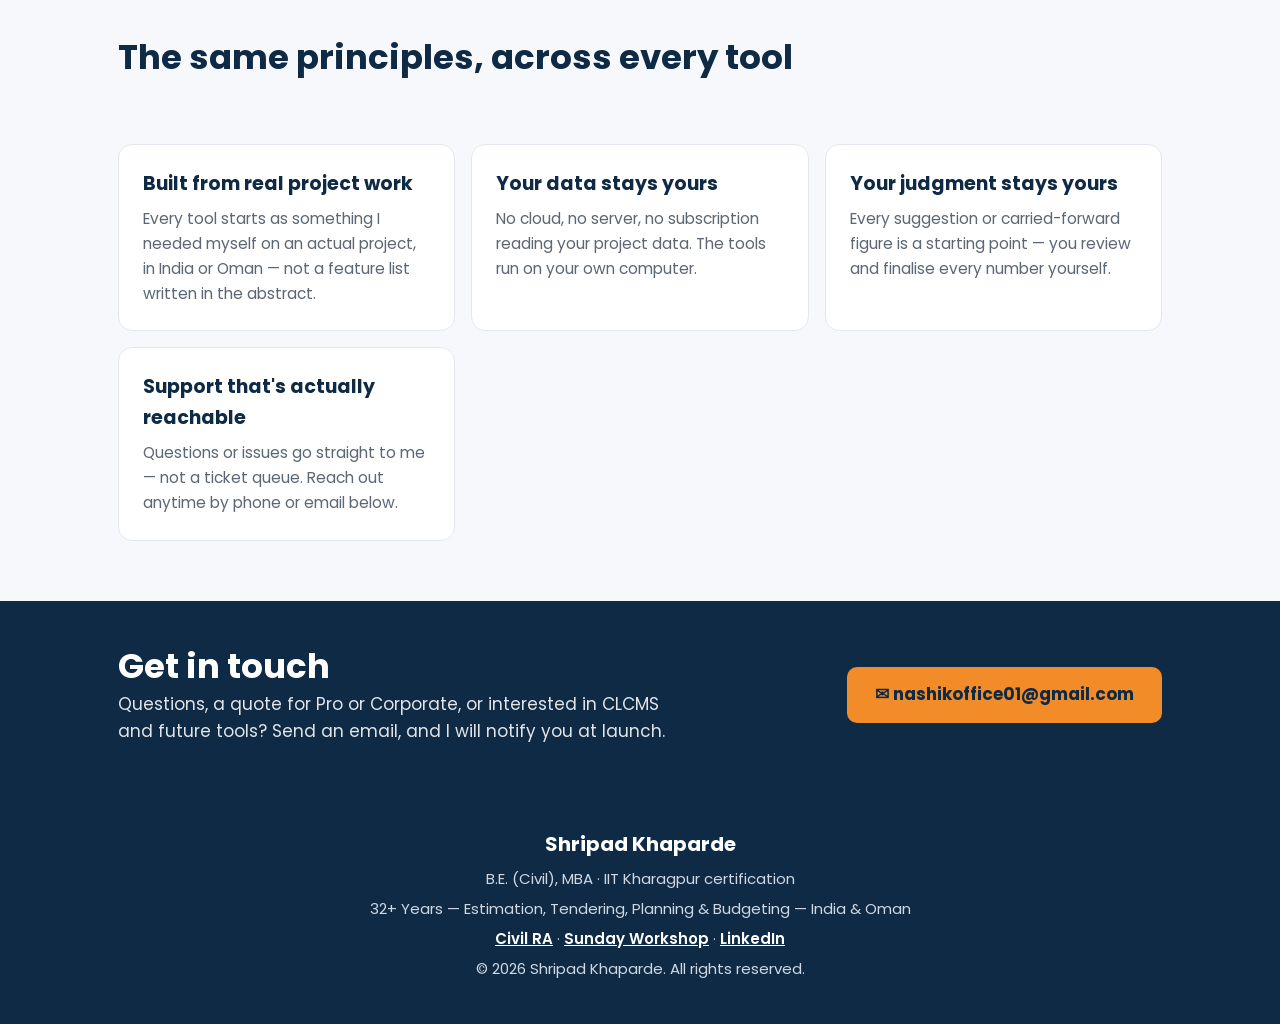
==== commit 1078ad8c: "Update index.html" ====
--- a/index.html
+++ b/index.html
@@ -32,7 +32,7 @@
     <h1>Software built from <span>32 years</span> on real projects, not a syllabus.</h1>
     <p class="lead">I'm Shripad Khaparde — B.E. (Civil), MBA — 32+ years in Estimation, Tendering, Planning &amp; Budgeting across India and Oman. Everything here started as a tool I built for my own work, then refined for other engineers facing the same problems.</p>
     <div class="hero-ctas">
-      <a class="btn" href="/civilra/get-civil-ra.html">⬇ Download Civil RA Free<small>3 projects free · works offline</small></a>
+      <a class="btn" href="/civilra/get-civil-ra.html">⬇ Download Civil RA Free<small>3 projects, 100 items each · works offline</small></a>
       <a class="btn btn-ghost" href="/civilra/">Learn about Civil RA</a>
     </div>
     <div class="stats">
@@ -71,7 +71,7 @@
       <div class="card main">
         <span class="badge b-now">AVAILABLE NOW</span>
         <h3>Civil RA</h3>
-        <p>BOQ rate analysis software. Import a BOQ, build Labour-Material-Plant rate analysis per item, reuse rates across projects, and generate a tender-ready quoted rate — all in one file, on your own computer. Free edition for 3 projects.</p>
+        <p>BOQ rate analysis software. Import a BOQ, build Labour-Material-Plant rate analysis per item, reuse rates across projects, and generate a tender-ready quoted rate — all in one file, on your own computer. Free edition for 3 projects of up to 100 BOQ items each.</p>
         <a class="btn" href="/civilra/get-civil-ra.html">⬇ Download Free</a>
         <a href="/civilra/" style="margin-top:12px;text-align:center;color:var(--navy);font-weight:600">Visit Civil RA: features, pricing, tutorials →</a>
       </div>
